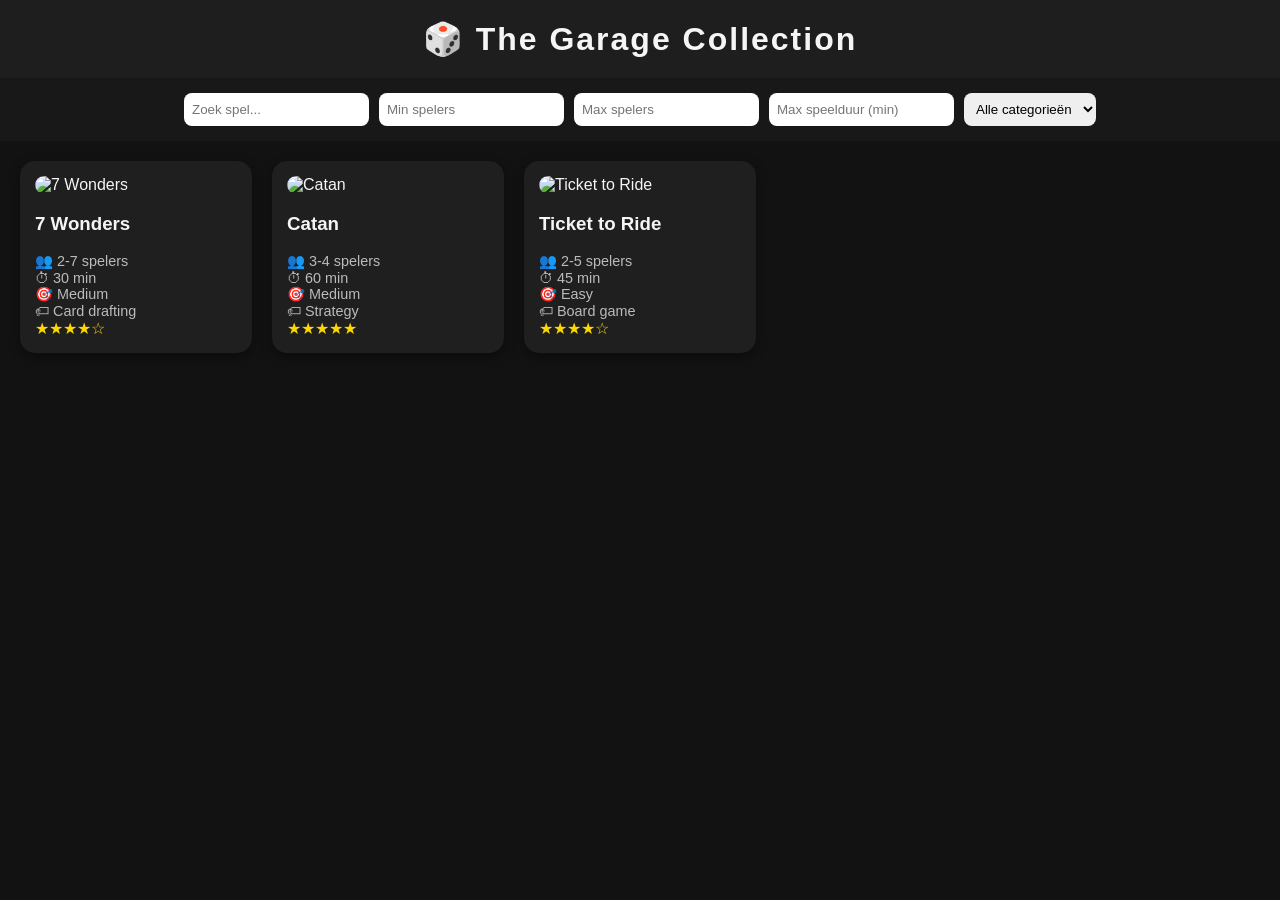
==== index.html @ f317efb7 "Add files via upload" ====
<!DOCTYPE html>
<html lang="nl">
<head>
<meta charset="UTF-8">
<meta name="viewport" content="width=device-width, initial-scale=1.0">
<title>The Garage Collection</title>
<style>
body {
  margin: 0;
  font-family: 'Segoe UI', sans-serif;
  background-color: #121212;
  color: #f5f5f5;
}
header {
  text-align: center;
  padding: 20px;
  background: #1e1e1e;
  font-size: 2rem;
  font-weight: bold;
  letter-spacing: 2px;
}
.controls {
  display: flex;
  flex-wrap: wrap;
  gap: 10px;
  padding: 15px;
  justify-content: center;
  background: #181818;
}
.controls input, .controls select {
  padding: 8px;
  border-radius: 8px;
  border: none;
}
.grid {
  display: grid;
  grid-template-columns: repeat(auto-fill, minmax(220px, 1fr));
  gap: 20px;
  padding: 20px;
}
.card {
  background: #1f1f1f;
  border-radius: 15px;
  padding: 15px;
  box-shadow: 0 4px 12px rgba(0,0,0,0.4);
  transition: transform 0.2s;
}
.card:hover {
  transform: scale(1.03);
}
.card img {
  width: 100%;
  height: 200px;
  object-fit: cover;
  border-radius: 10px;
}
.stars {
  color: gold;
}
.small {
  font-size: 0.9rem;
  color: #bbb;
}
</style>
</head>
<body>

<header>🎲 The Garage Collection</header>

<div class="controls">
  <input type="text" id="search" placeholder="Zoek spel...">
  <input type="number" id="minPlayers" placeholder="Min spelers">
  <input type="number" id="maxPlayers" placeholder="Max spelers">
  <input type="number" id="maxDuration" placeholder="Max speelduur (min)">
  <select id="category">
    <option value="">Alle categorieën</option>
  </select>
</div>

<div class="grid" id="gameGrid"></div>

<script>
let games = [];

const grid = document.getElementById("gameGrid");
const categorySelect = document.getElementById("category");

async function loadGames() {
  const response = await fetch("games.json");
  games = await response.json();
  renderCategories();
  renderGames(games);
}

function renderCategories() {
  const categories = [...new Set(games.map(g => g.category))];
  categories.forEach(cat => {
    const option = document.createElement("option");
    option.value = cat;
    option.textContent = cat;
    categorySelect.appendChild(option);
  });
}

function renderGames(filteredGames) {
  grid.innerHTML = "";
  filteredGames.forEach(game => {
    const card = document.createElement("div");
    card.className = "card";
    card.innerHTML = `
      <img src="${game.image}" alt="${game.name}">
      <h3>${game.name}</h3>
      <div class="small">👥 ${game.playersMin}-${game.playersMax} spelers</div>
      <div class="small">⏱ ${game.duration} min</div>
      <div class="small">🎯 ${game.difficulty}</div>
      <div class="small">🏷 ${game.category}</div>
      <div class="stars">${"★".repeat(game.rating)}${"☆".repeat(5-game.rating)}</div>
    `;
    grid.appendChild(card);
  });
}

function filterGames() {
  const search = document.getElementById("search").value.toLowerCase();
  const minPlayers = parseInt(document.getElementById("minPlayers").value) || 0;
  const maxPlayers = parseInt(document.getElementById("maxPlayers").value) || 99;
  const maxDuration = parseInt(document.getElementById("maxDuration").value) || 999;
  const category = document.getElementById("category").value;

  const filtered = games.filter(game =>
    game.name.toLowerCase().includes(search) &&
    game.playersMax >= minPlayers &&
    game.playersMin <= maxPlayers &&
    game.duration <= maxDuration &&
    (category === "" || game.category === category)
  );

  renderGames(filtered);
}

document.querySelectorAll("input, select").forEach(el =>
  el.addEventListener("input", filterGames)
);

loadGames();
</script>

</body>
</html>
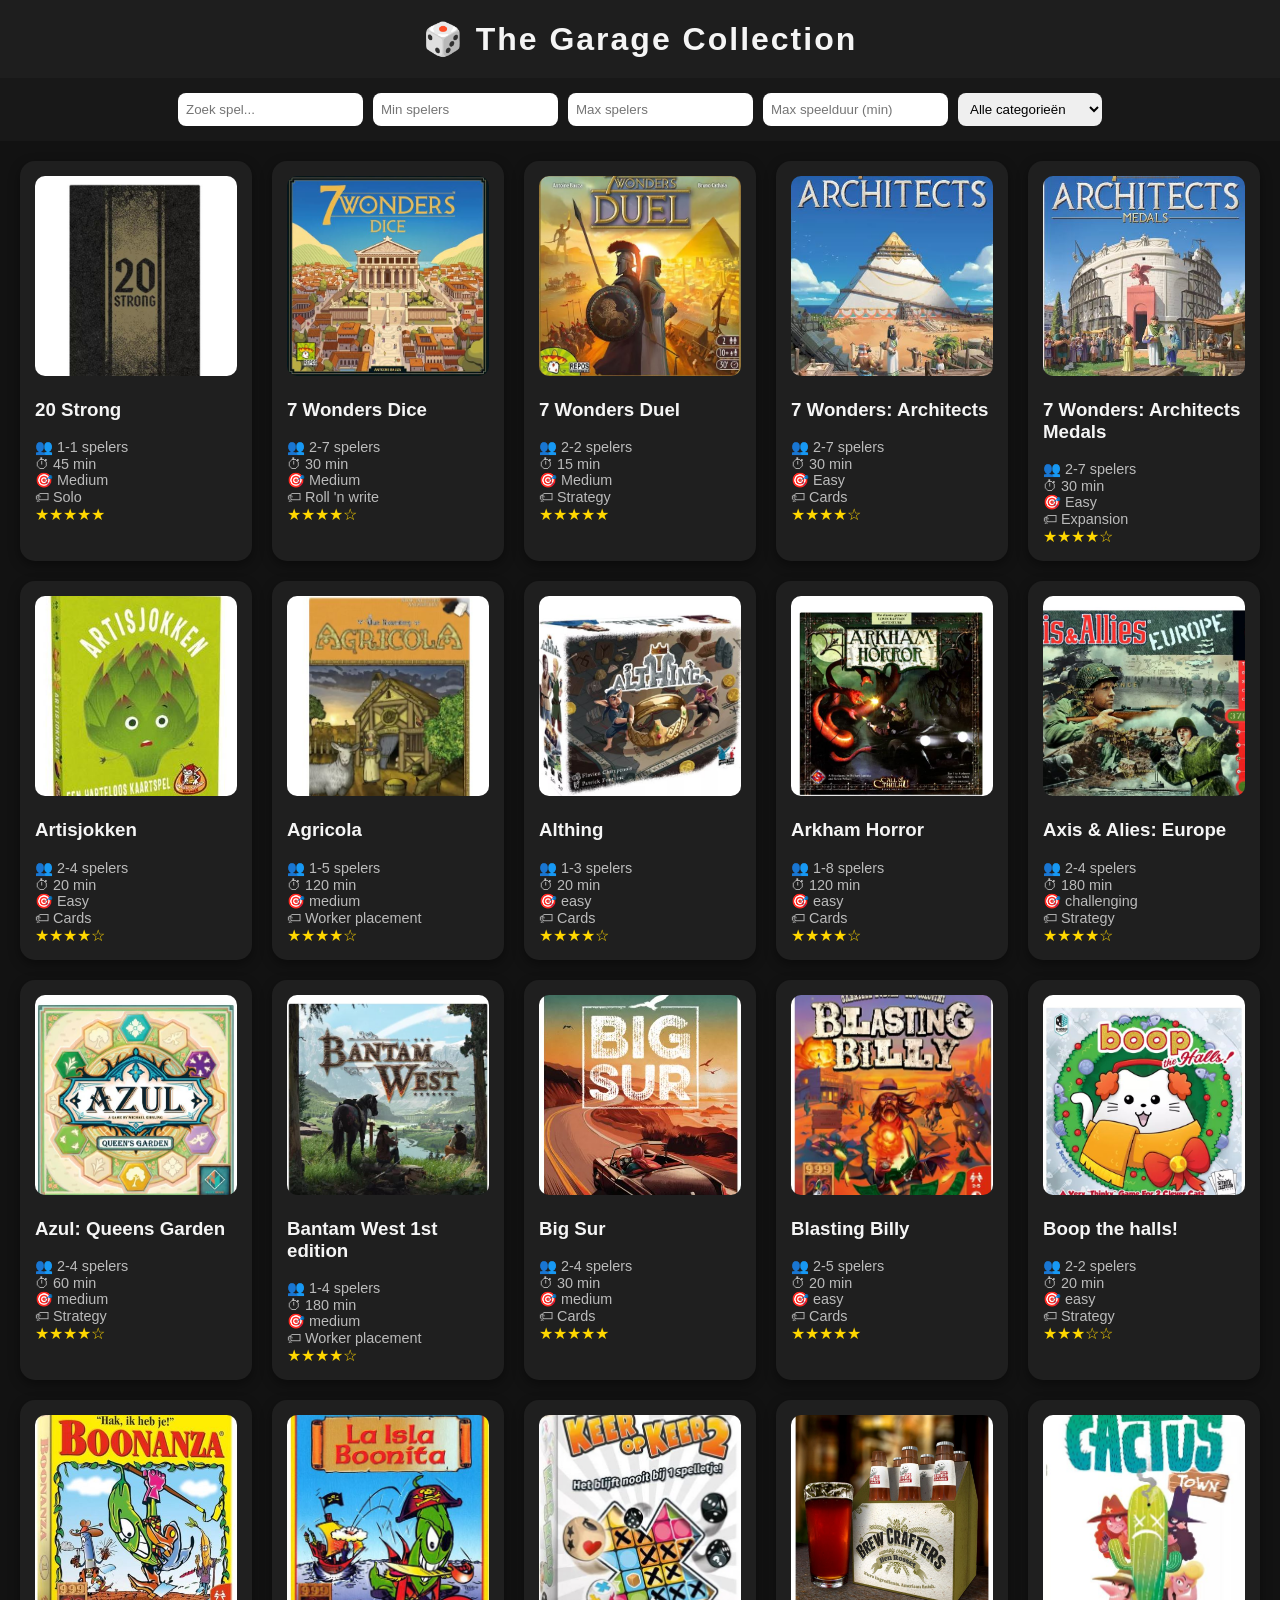
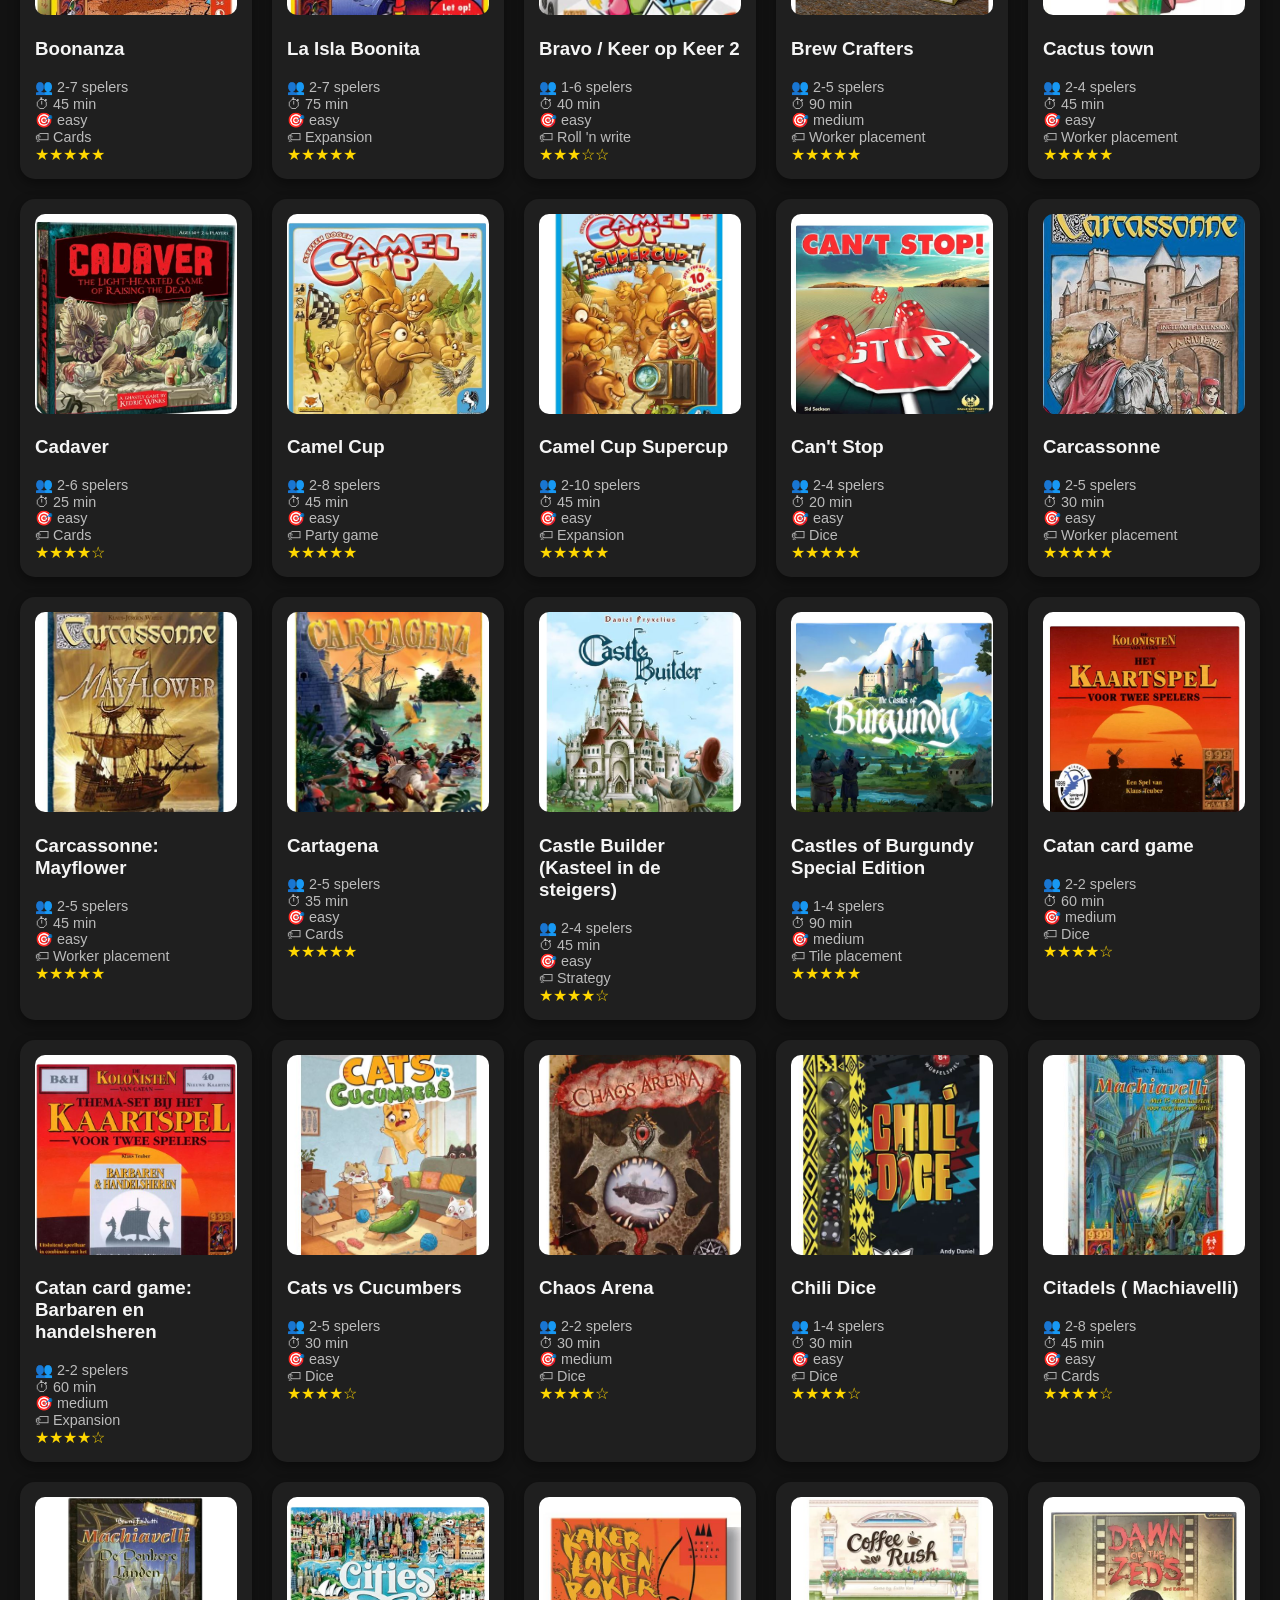
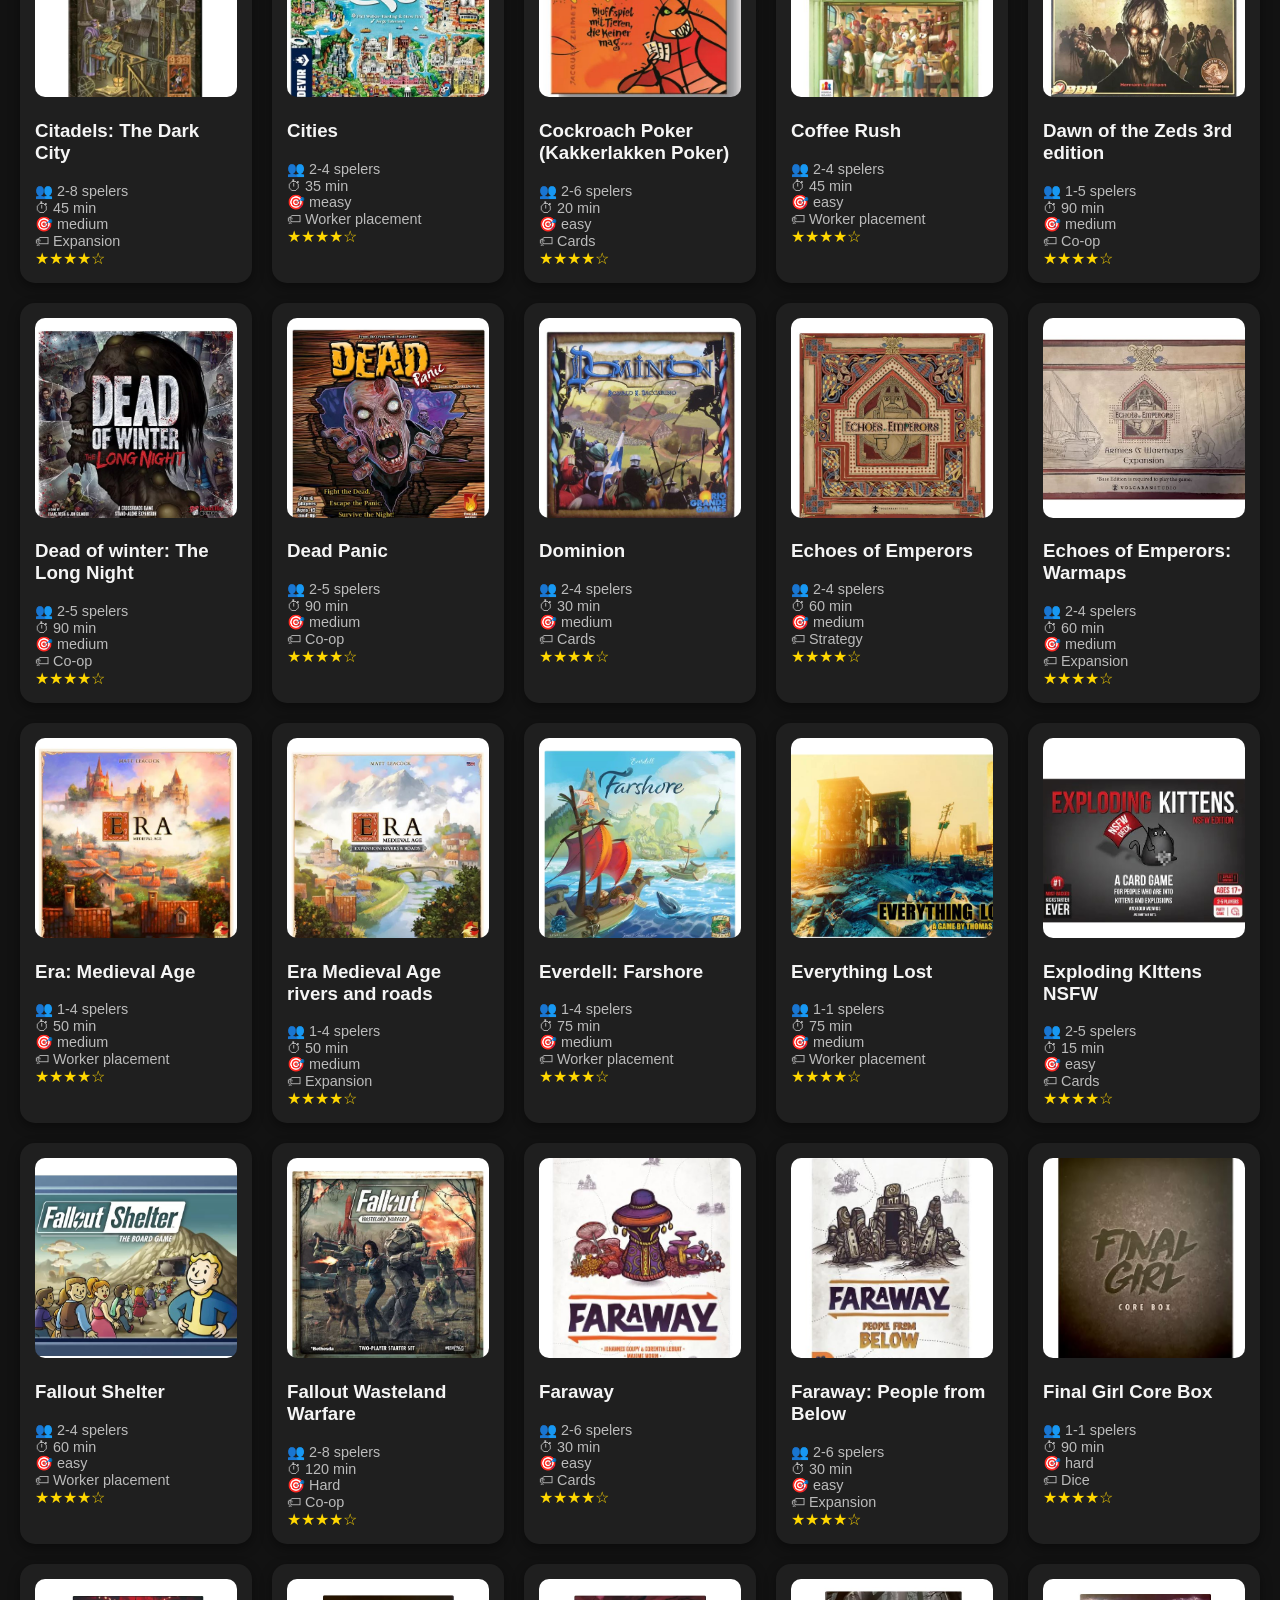
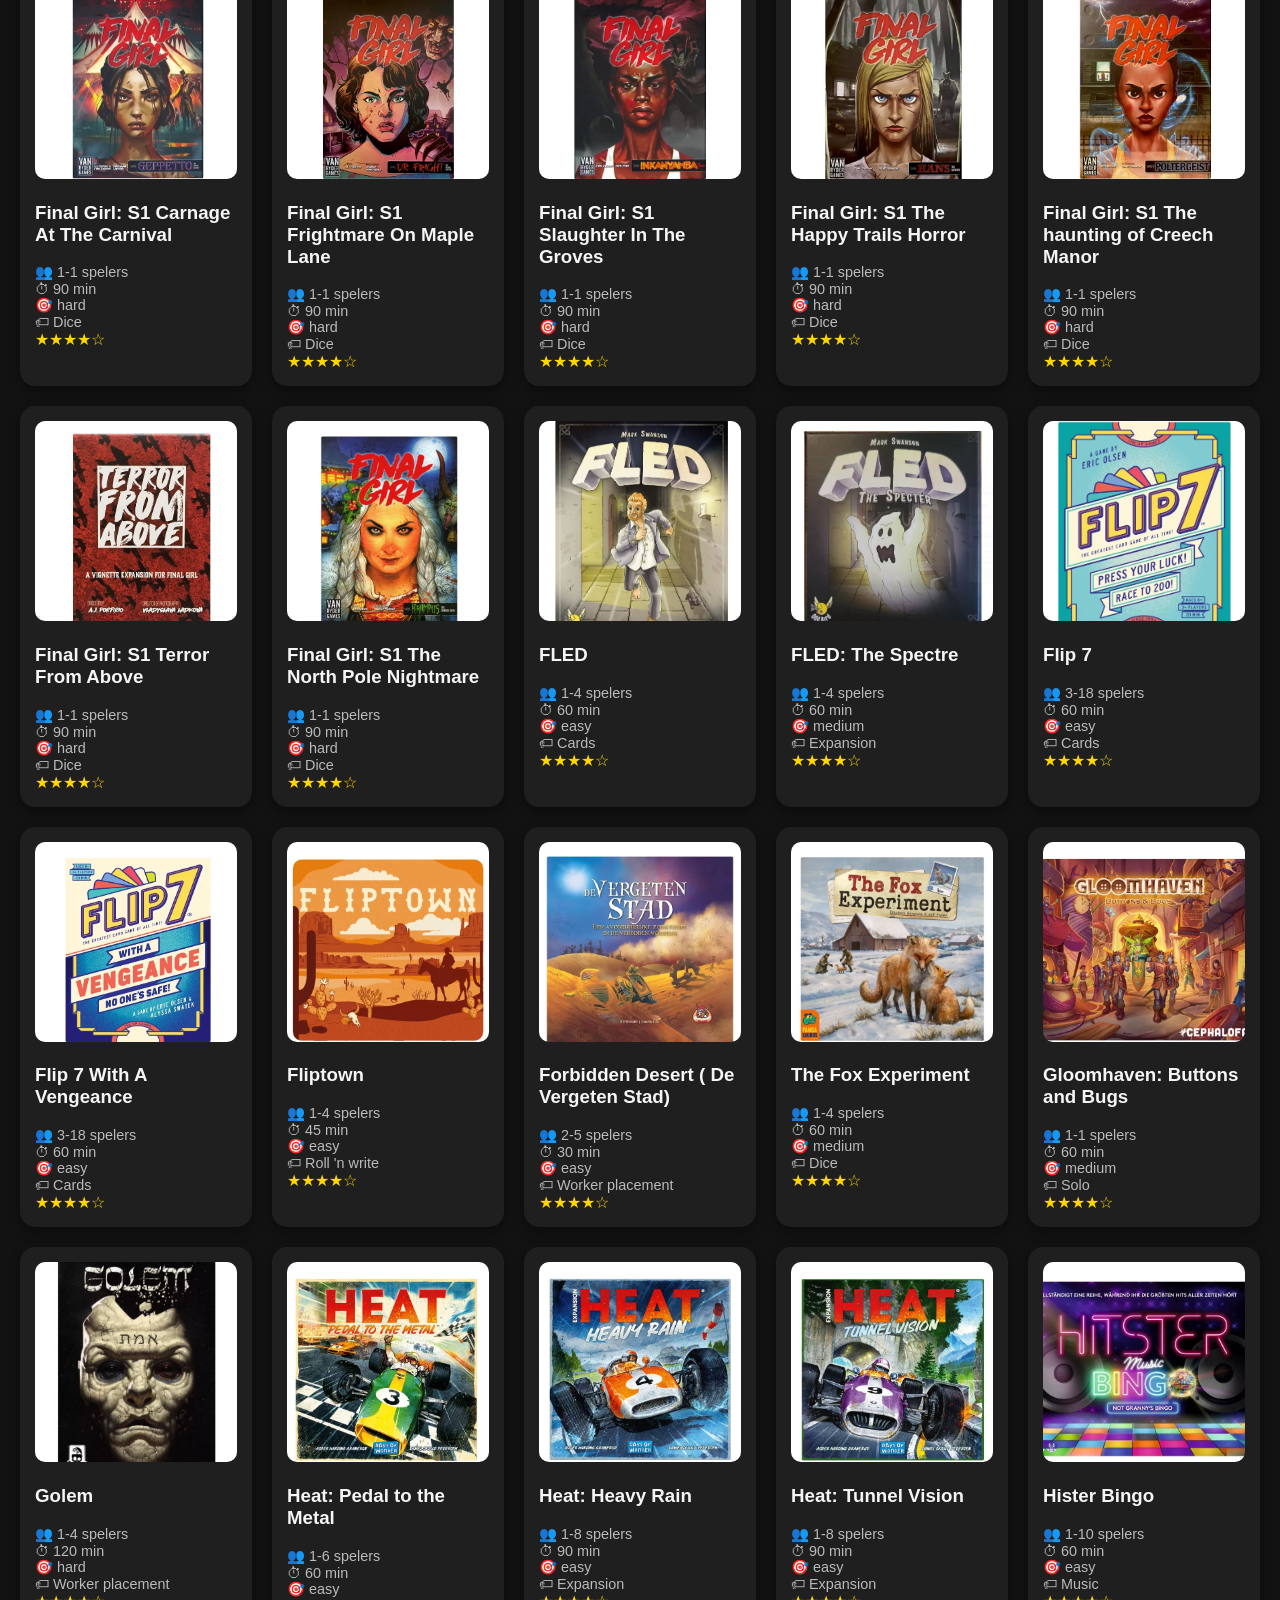
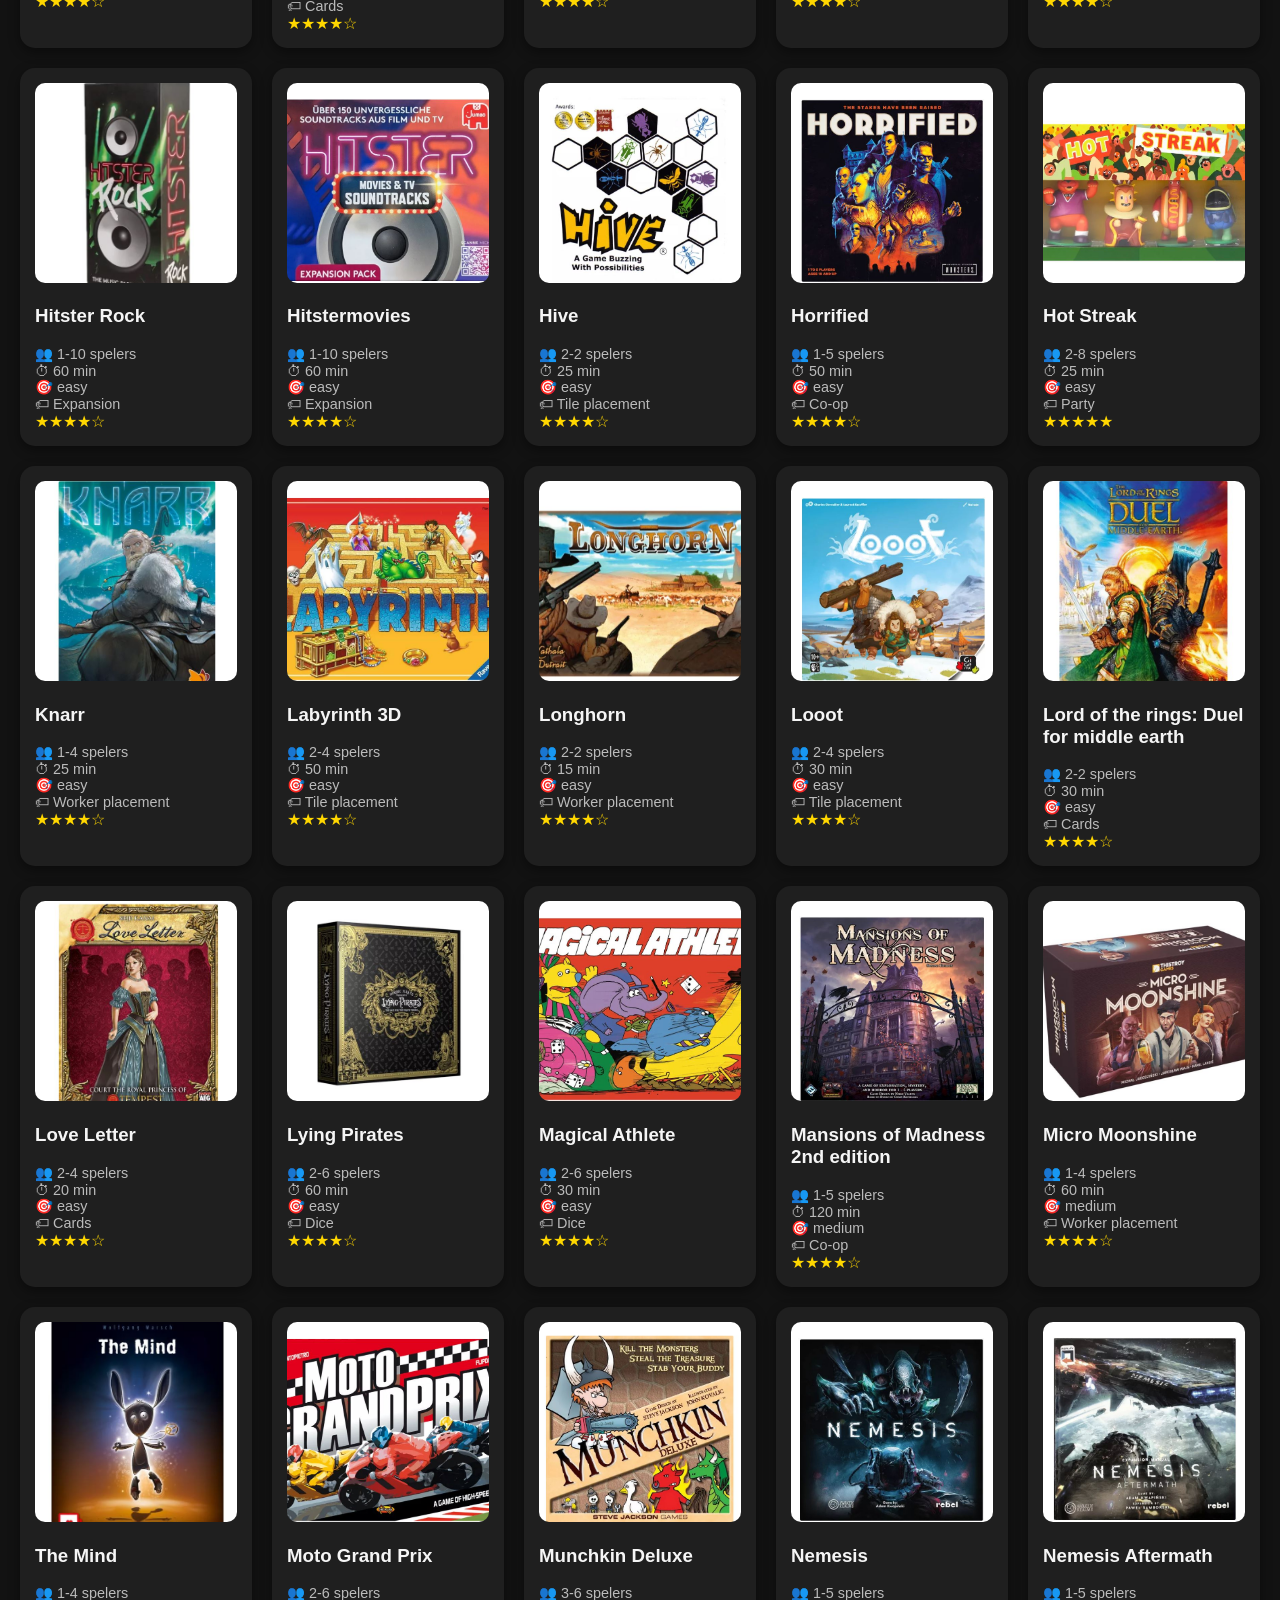
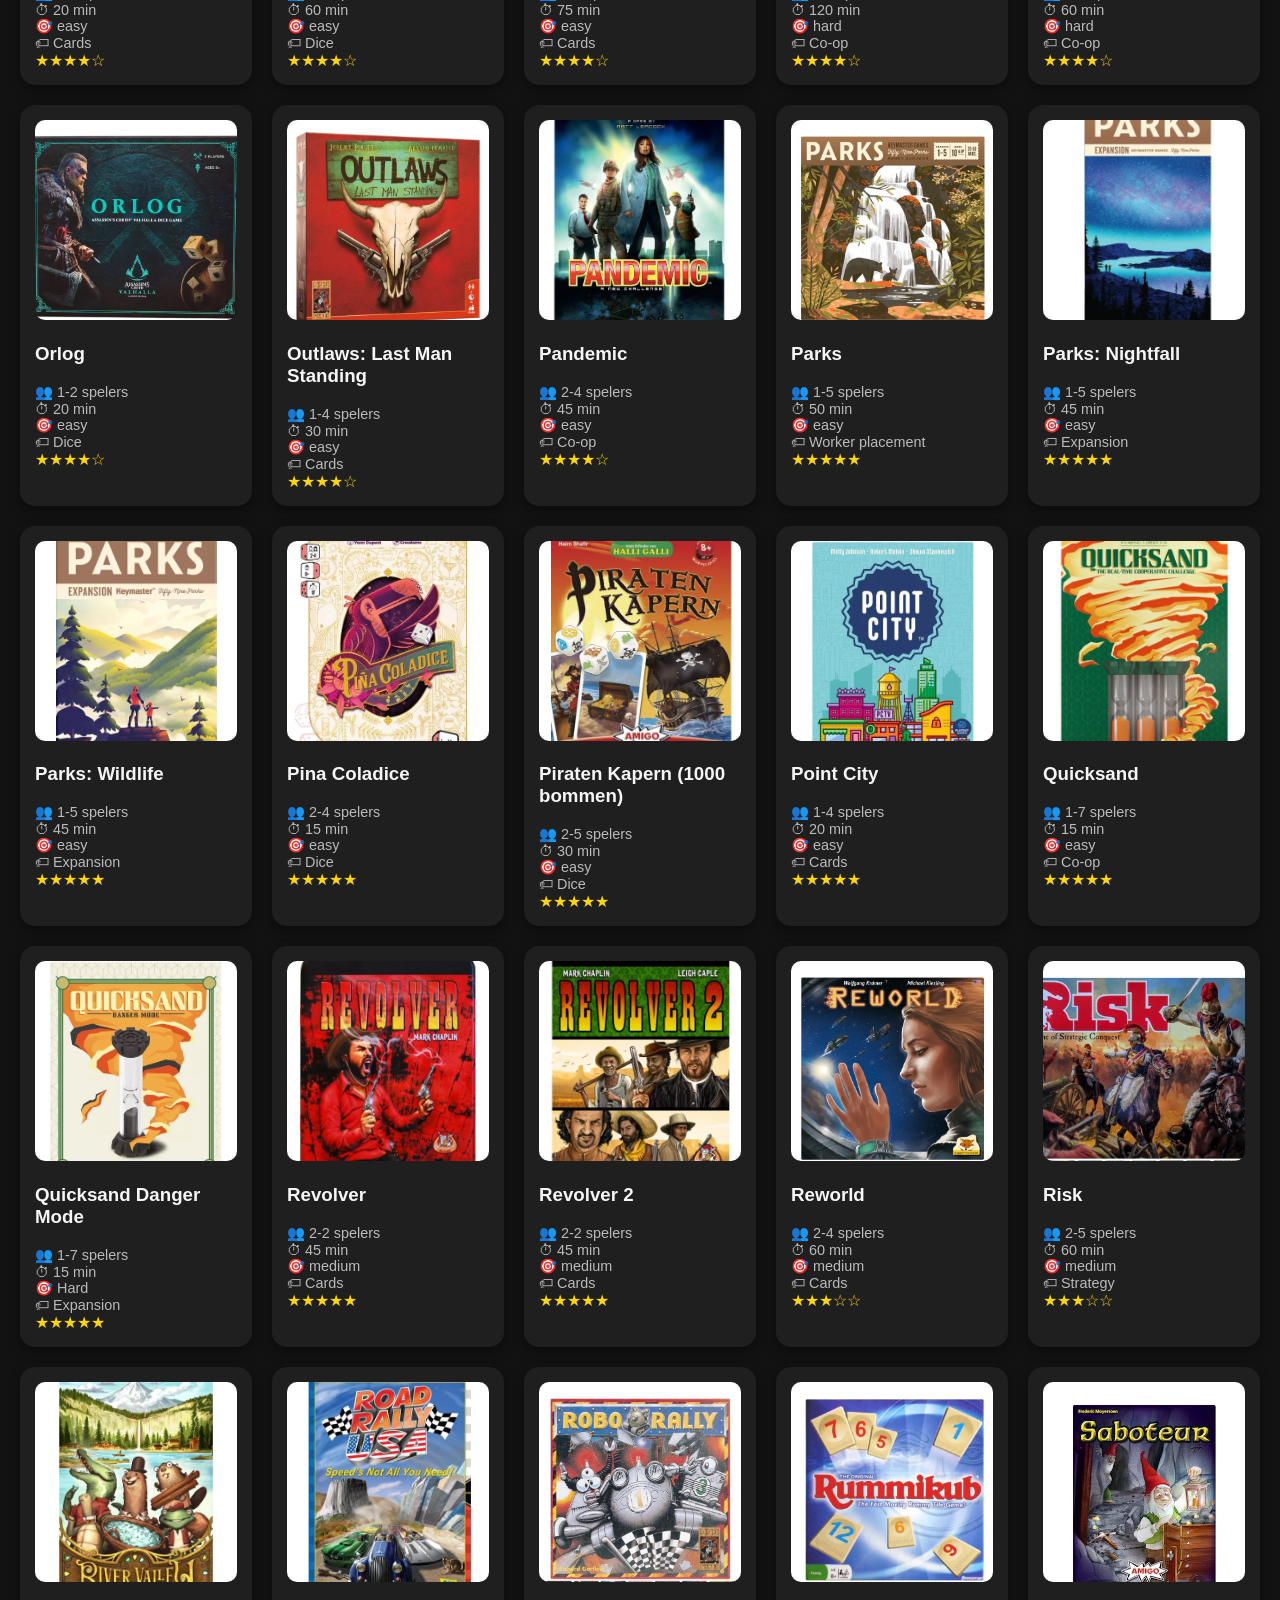
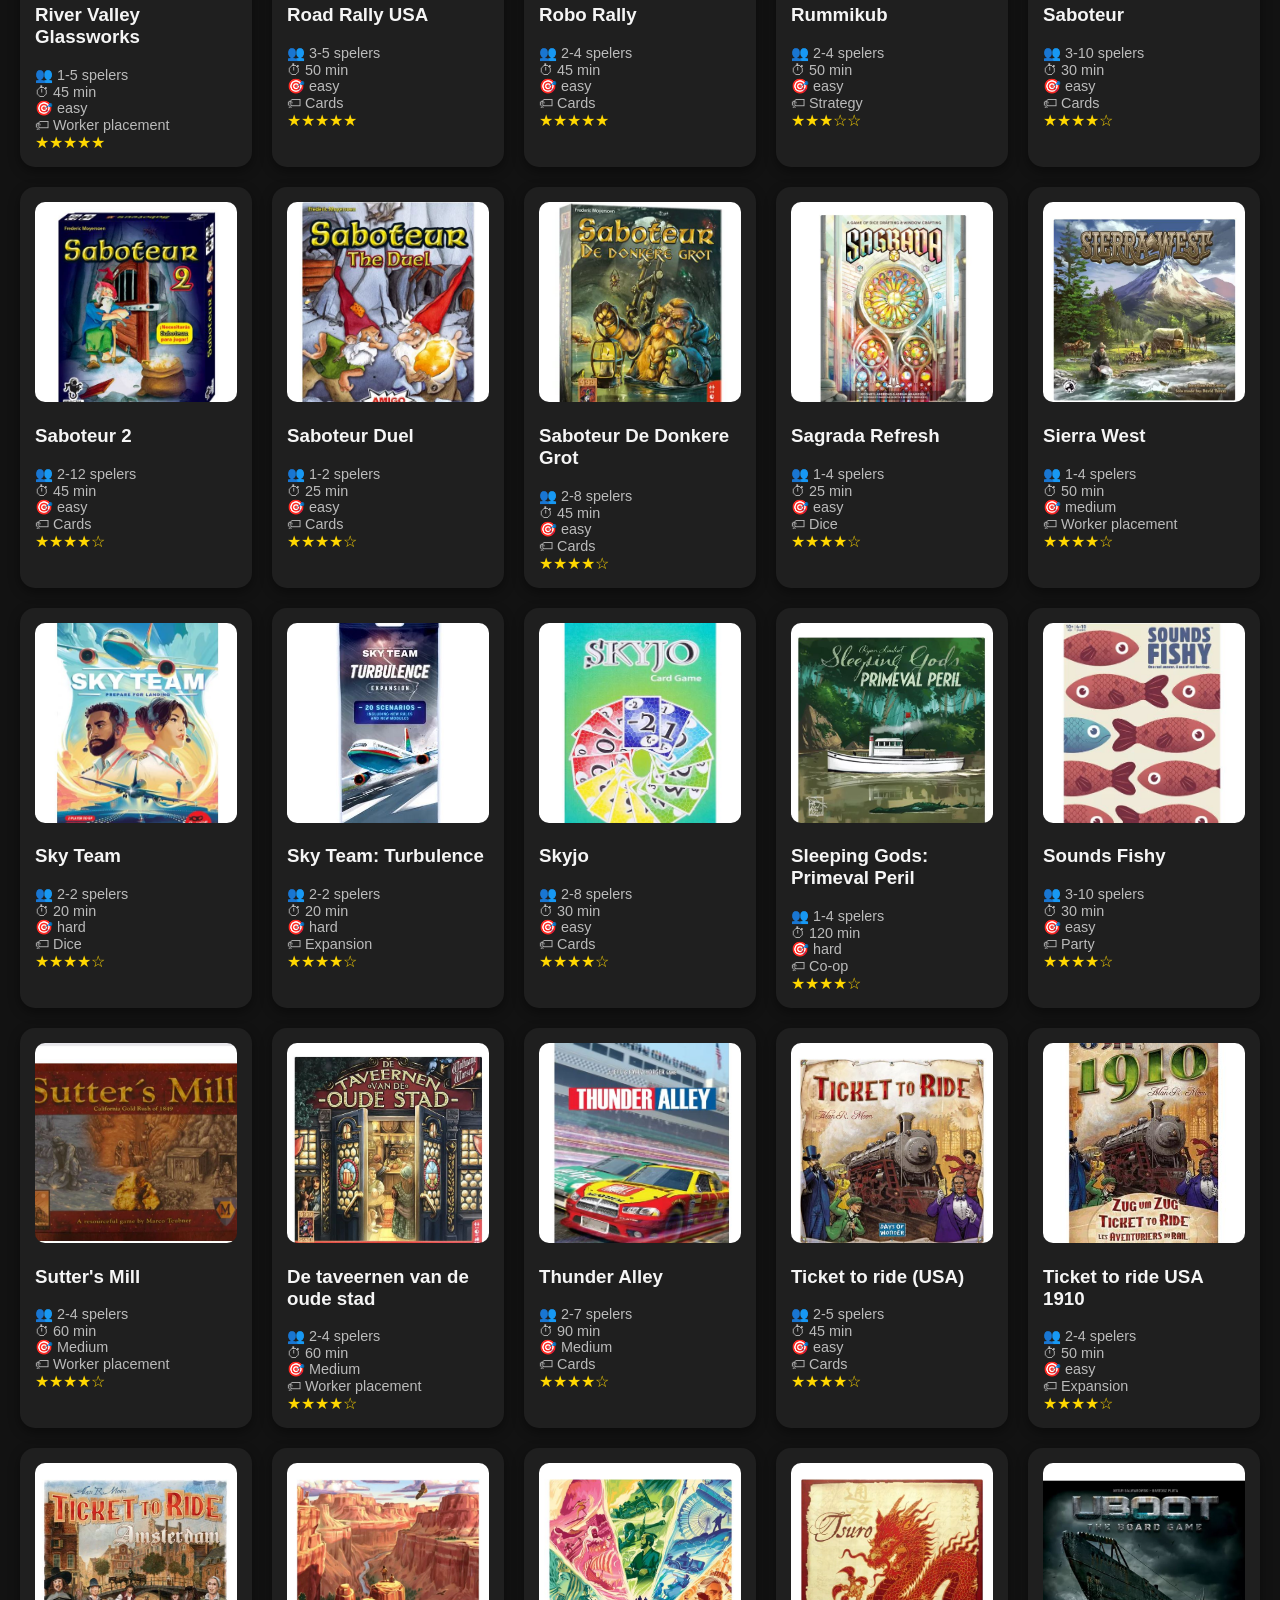
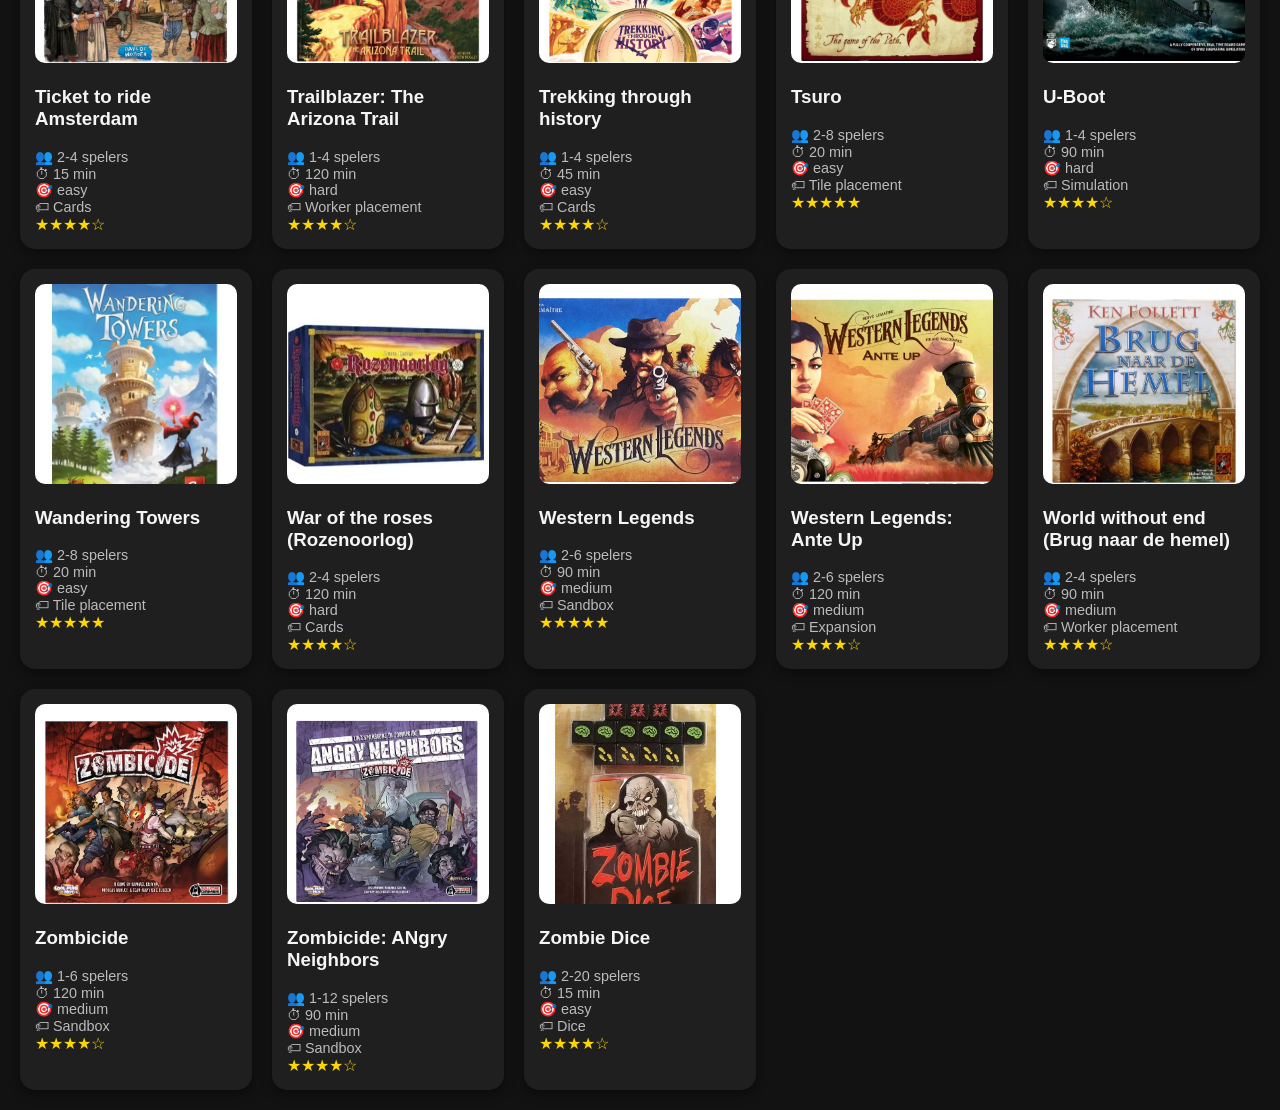
==== commit caf77b09: "Update index.html" ====
--- a/index.html
+++ b/index.html
@@ -108,7 +108,7 @@
     const card = document.createElement("div");
     card.className = "card";
     card.innerHTML = `
-      <img src="${game.image}" alt="${game.name}">
+      <img src="${game.image}" onclick="openGame('${game.name}')">
       <h3>${game.name}</h3>
       <div class="small">👥 ${game.playersMin}-${game.playersMax} spelers</div>
       <div class="small">⏱ ${game.duration} min</div>
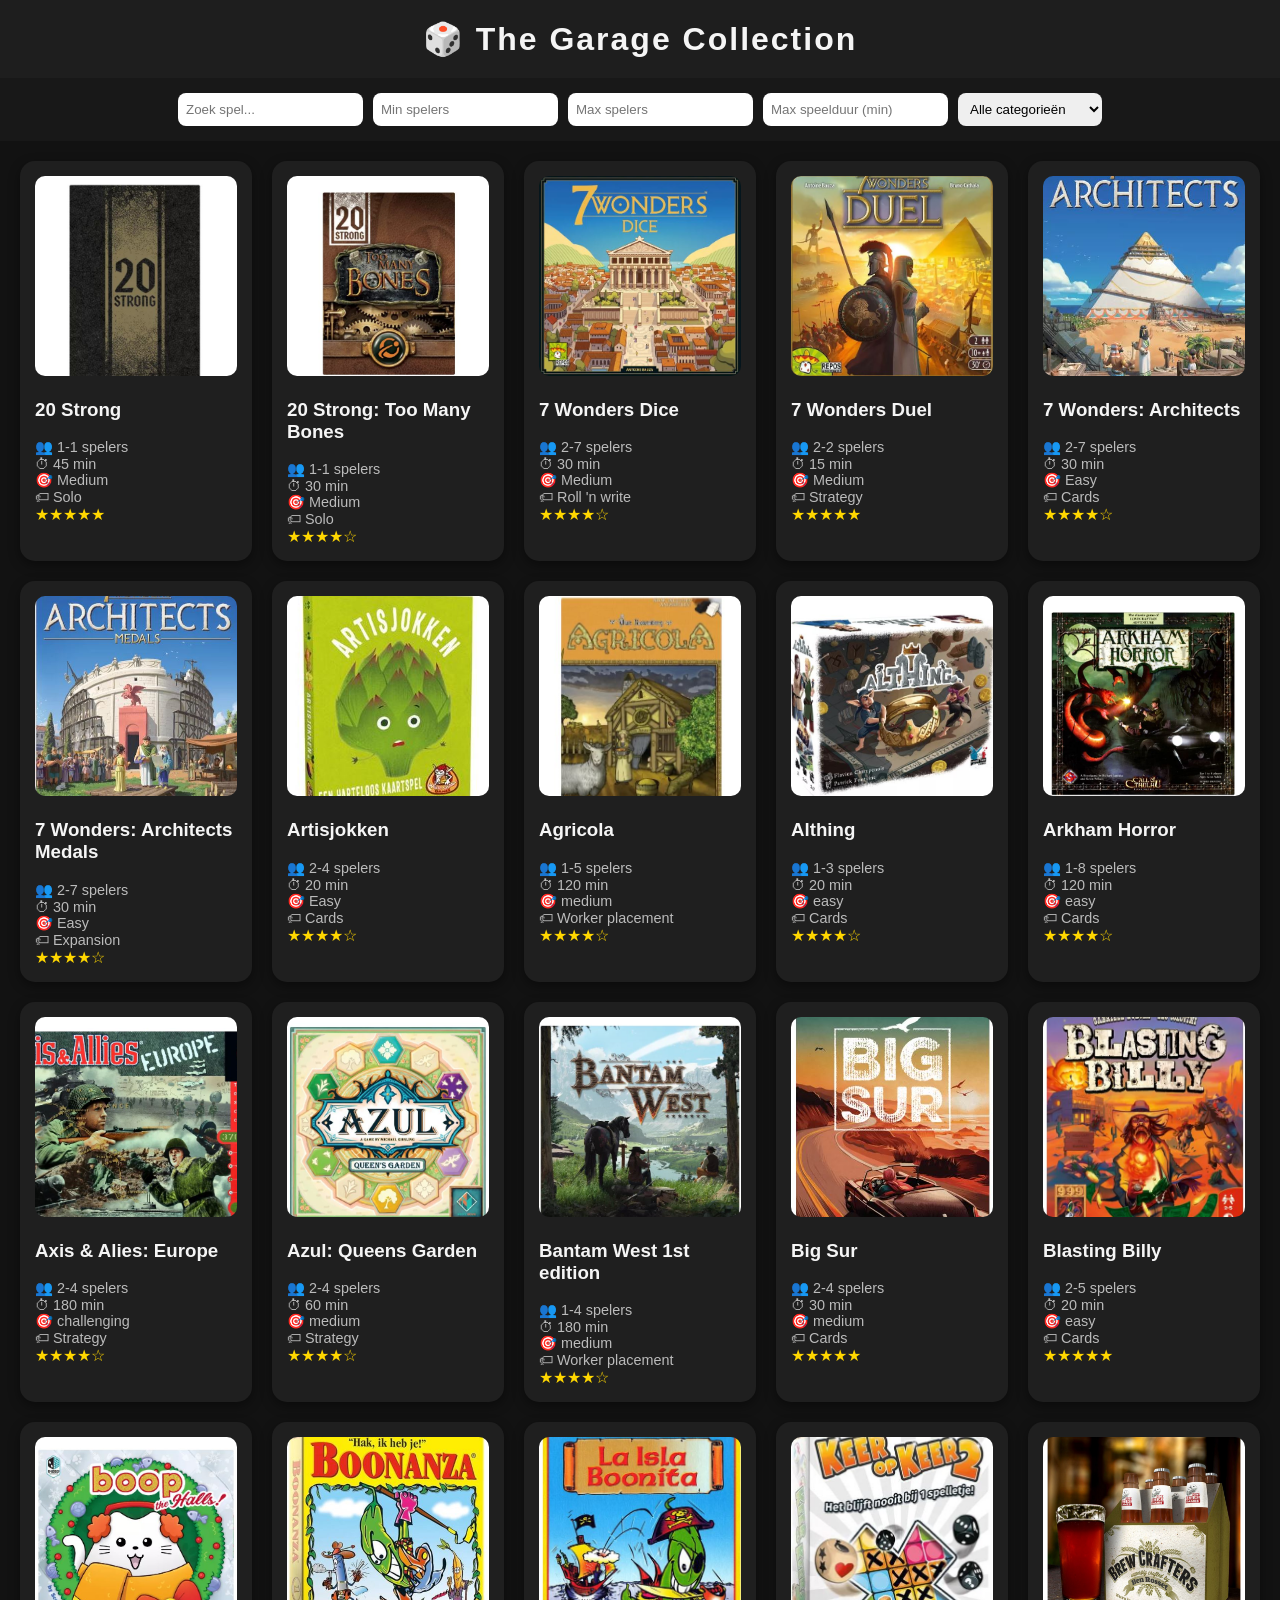
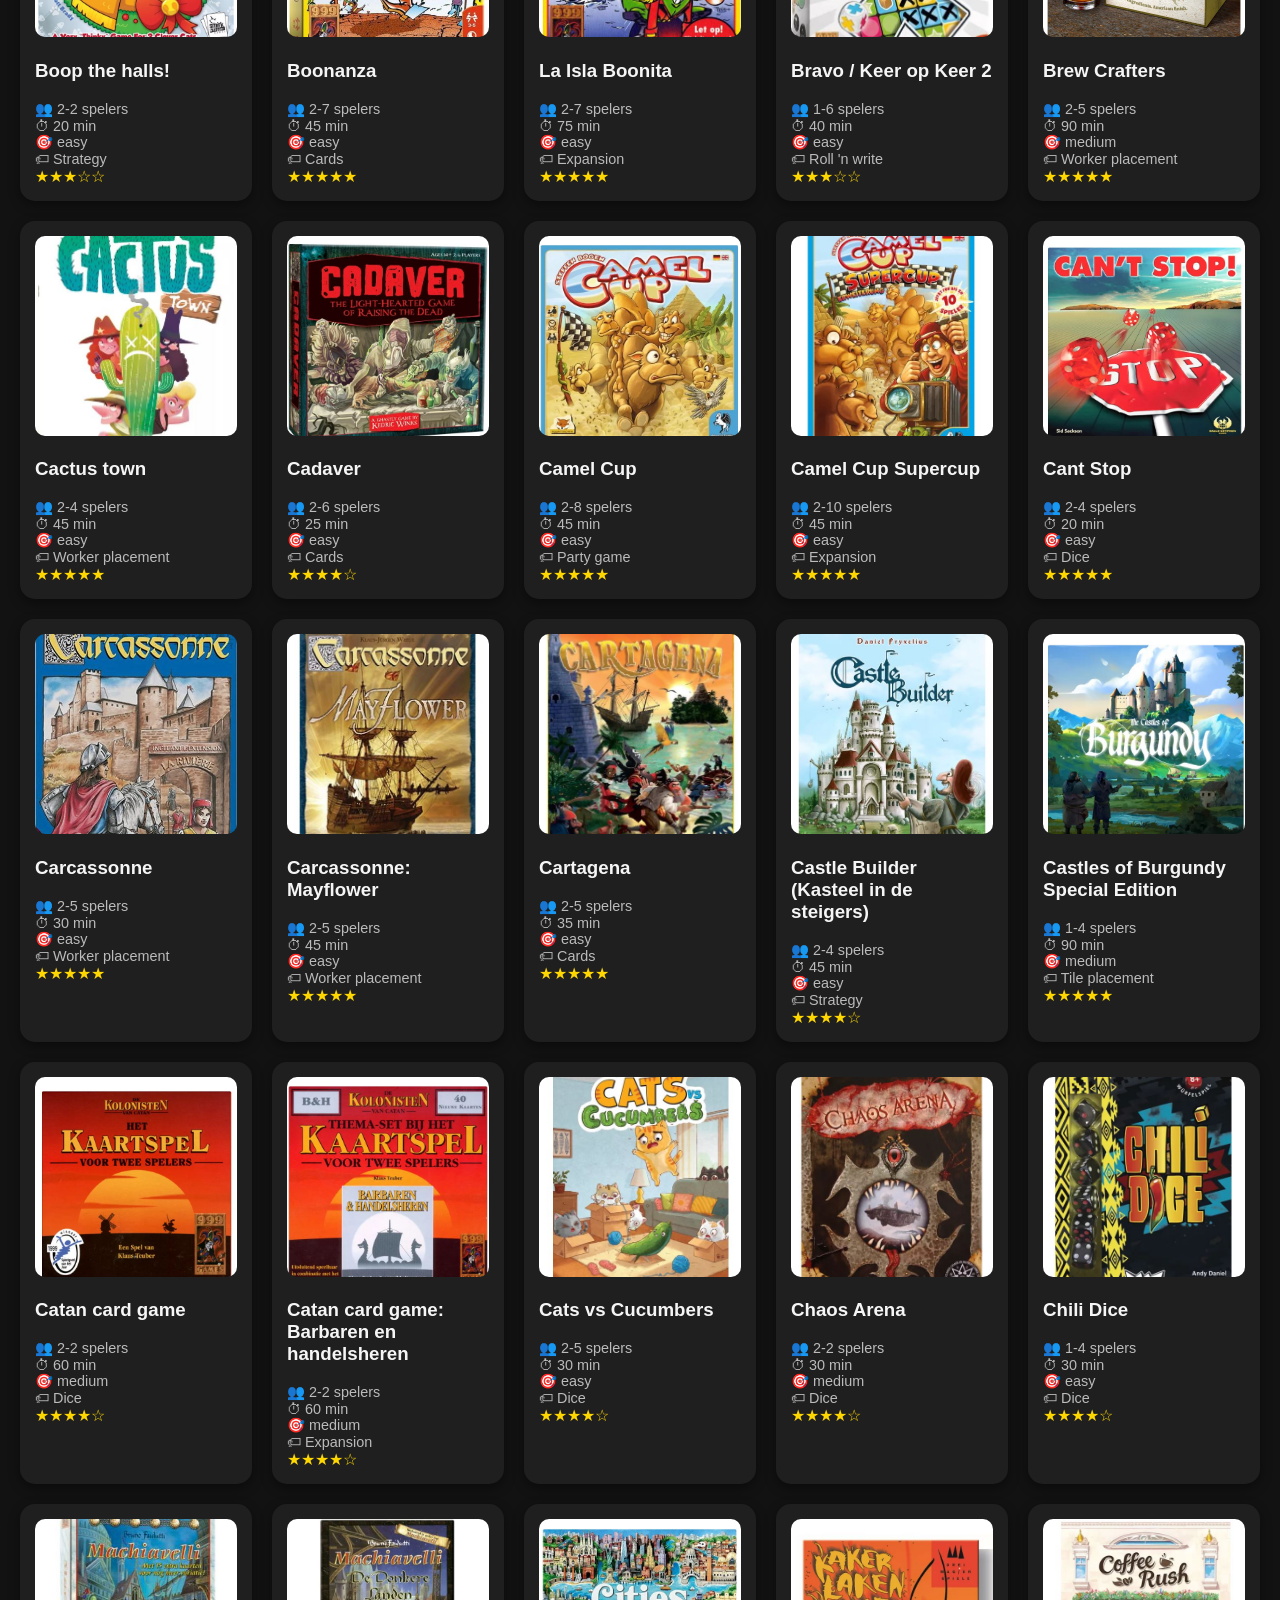
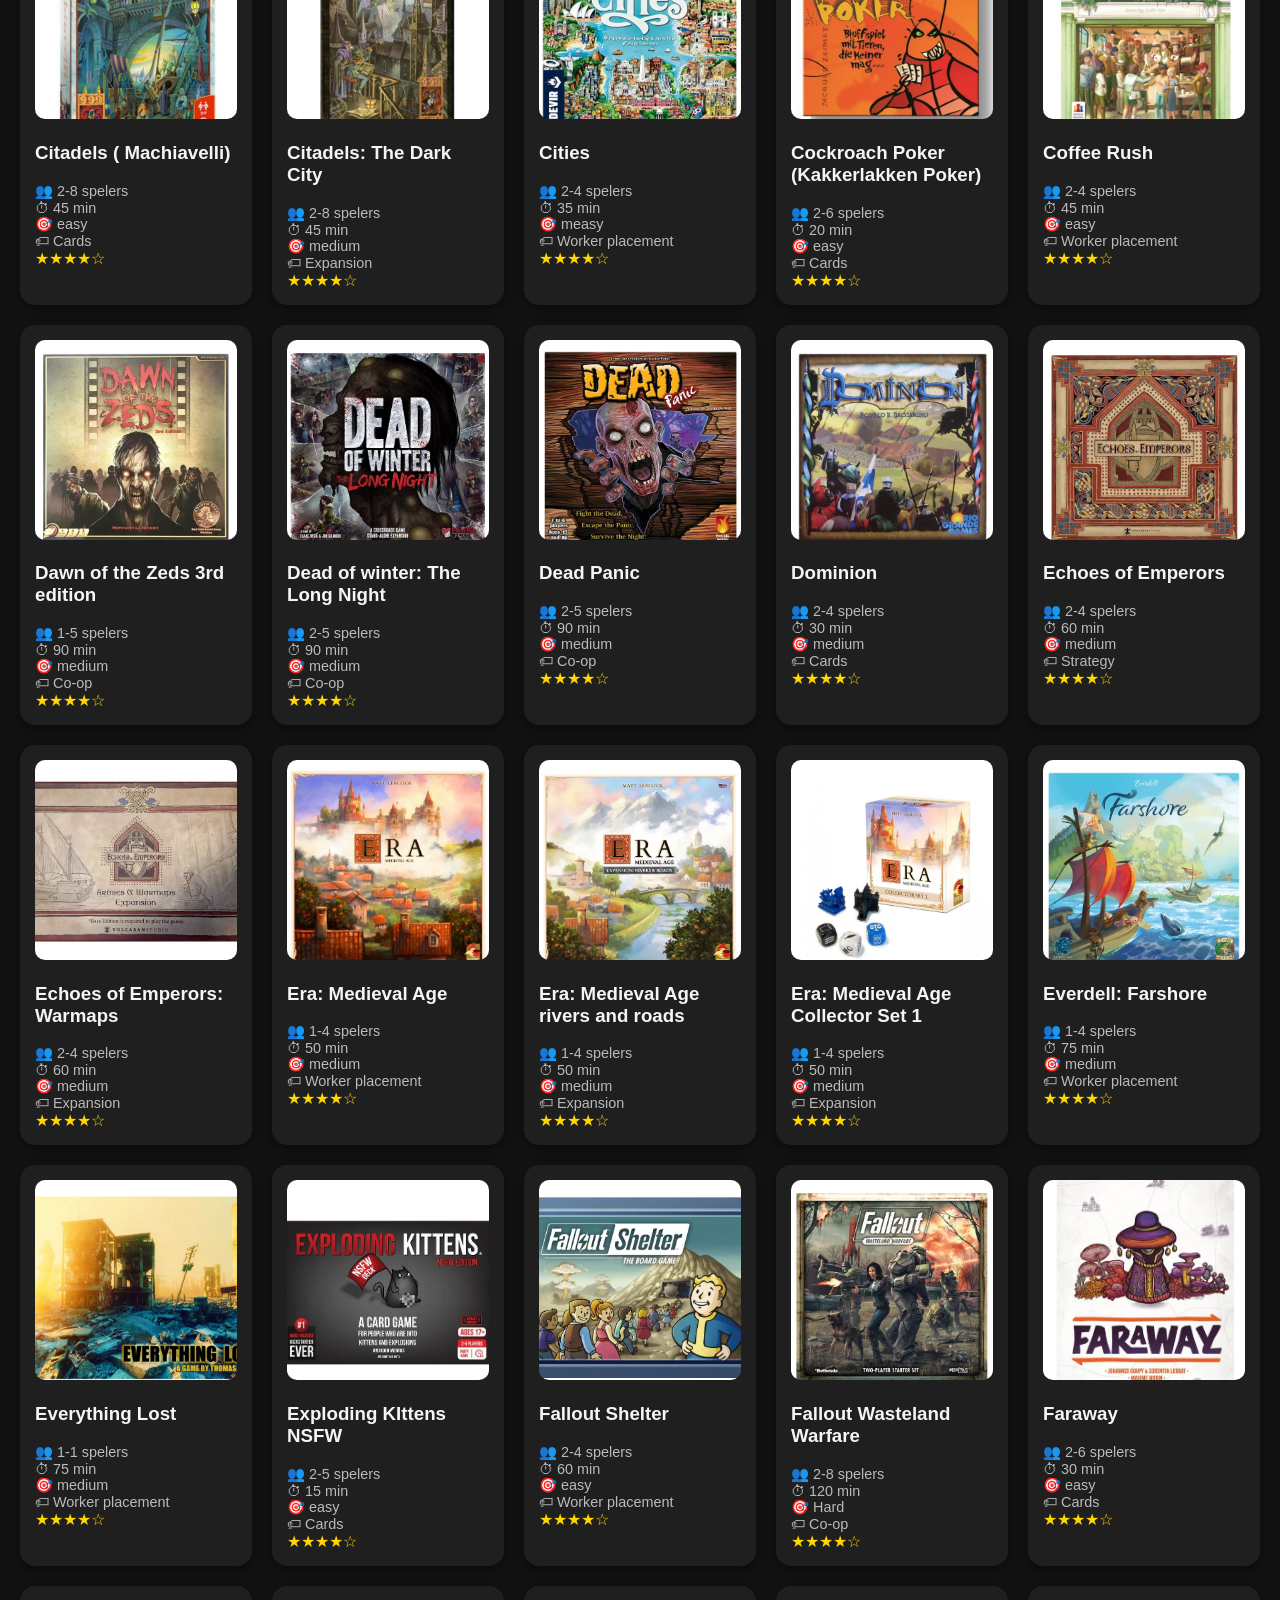
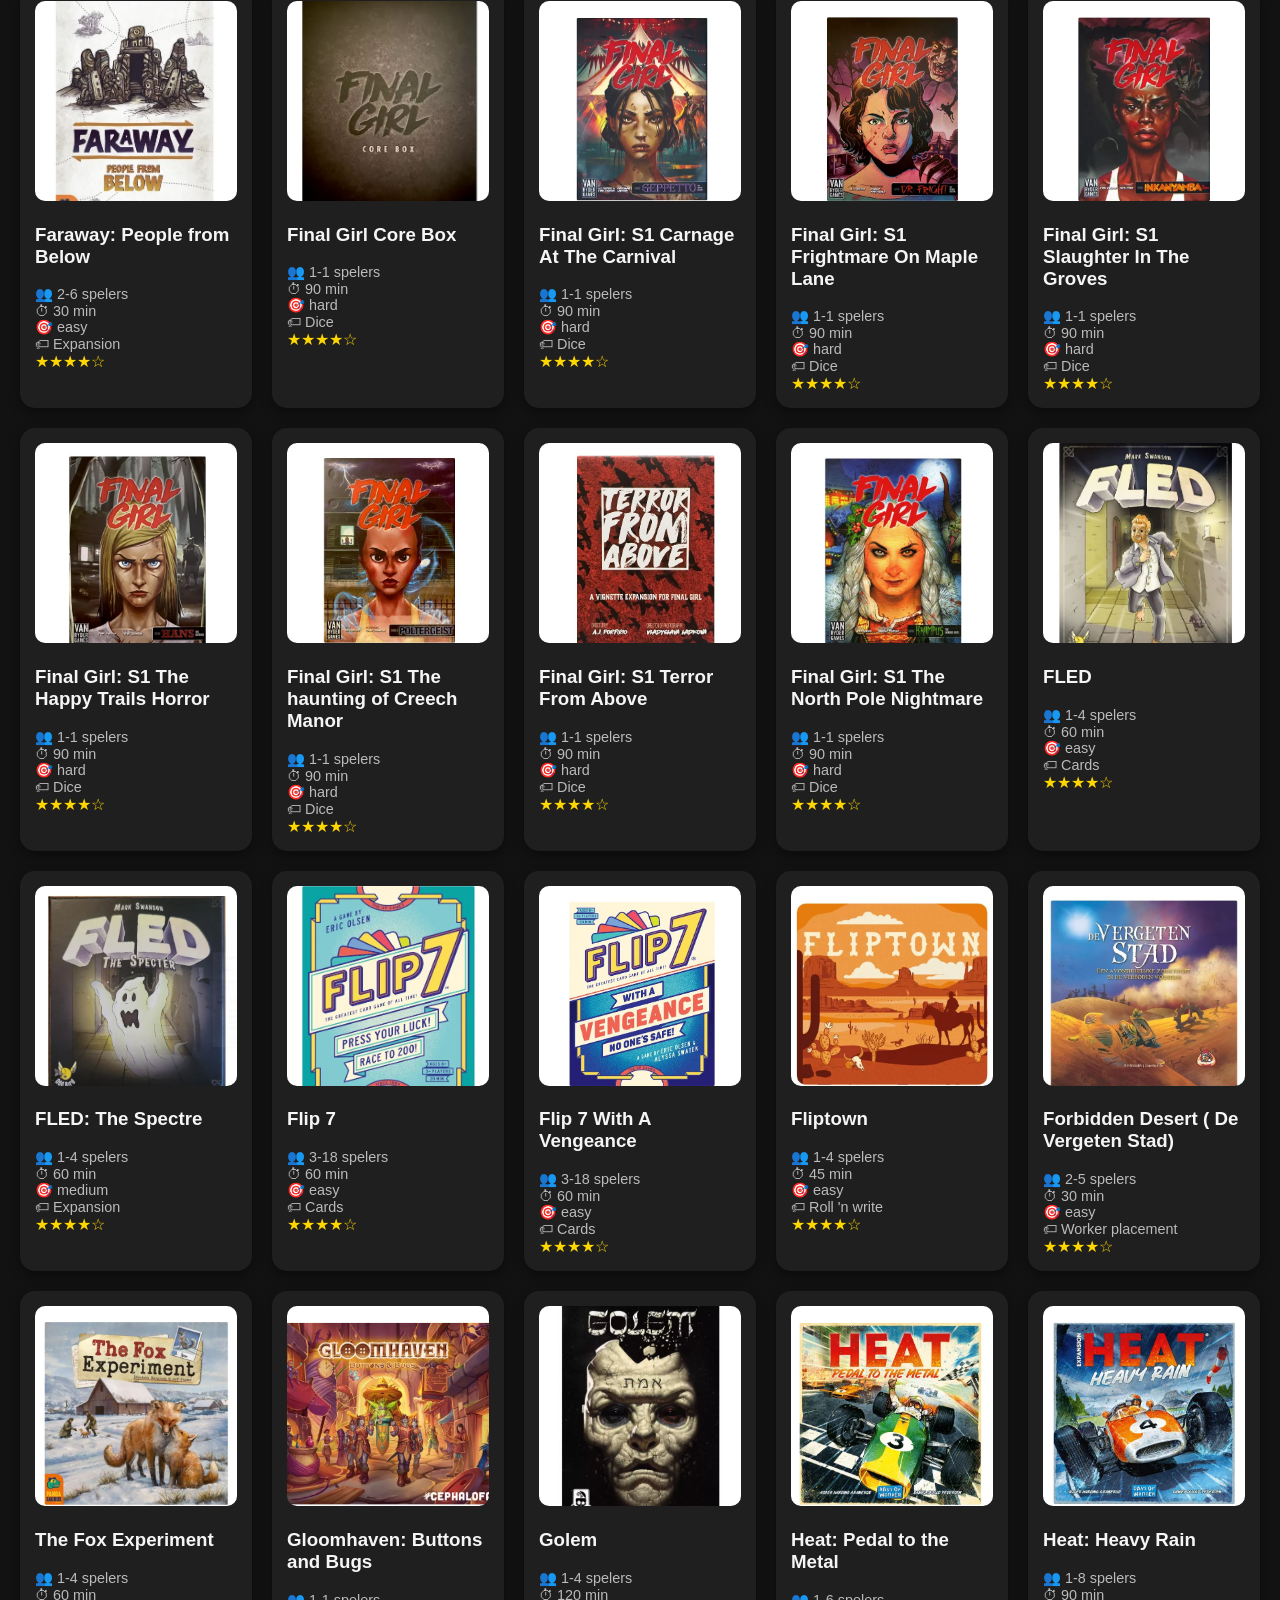
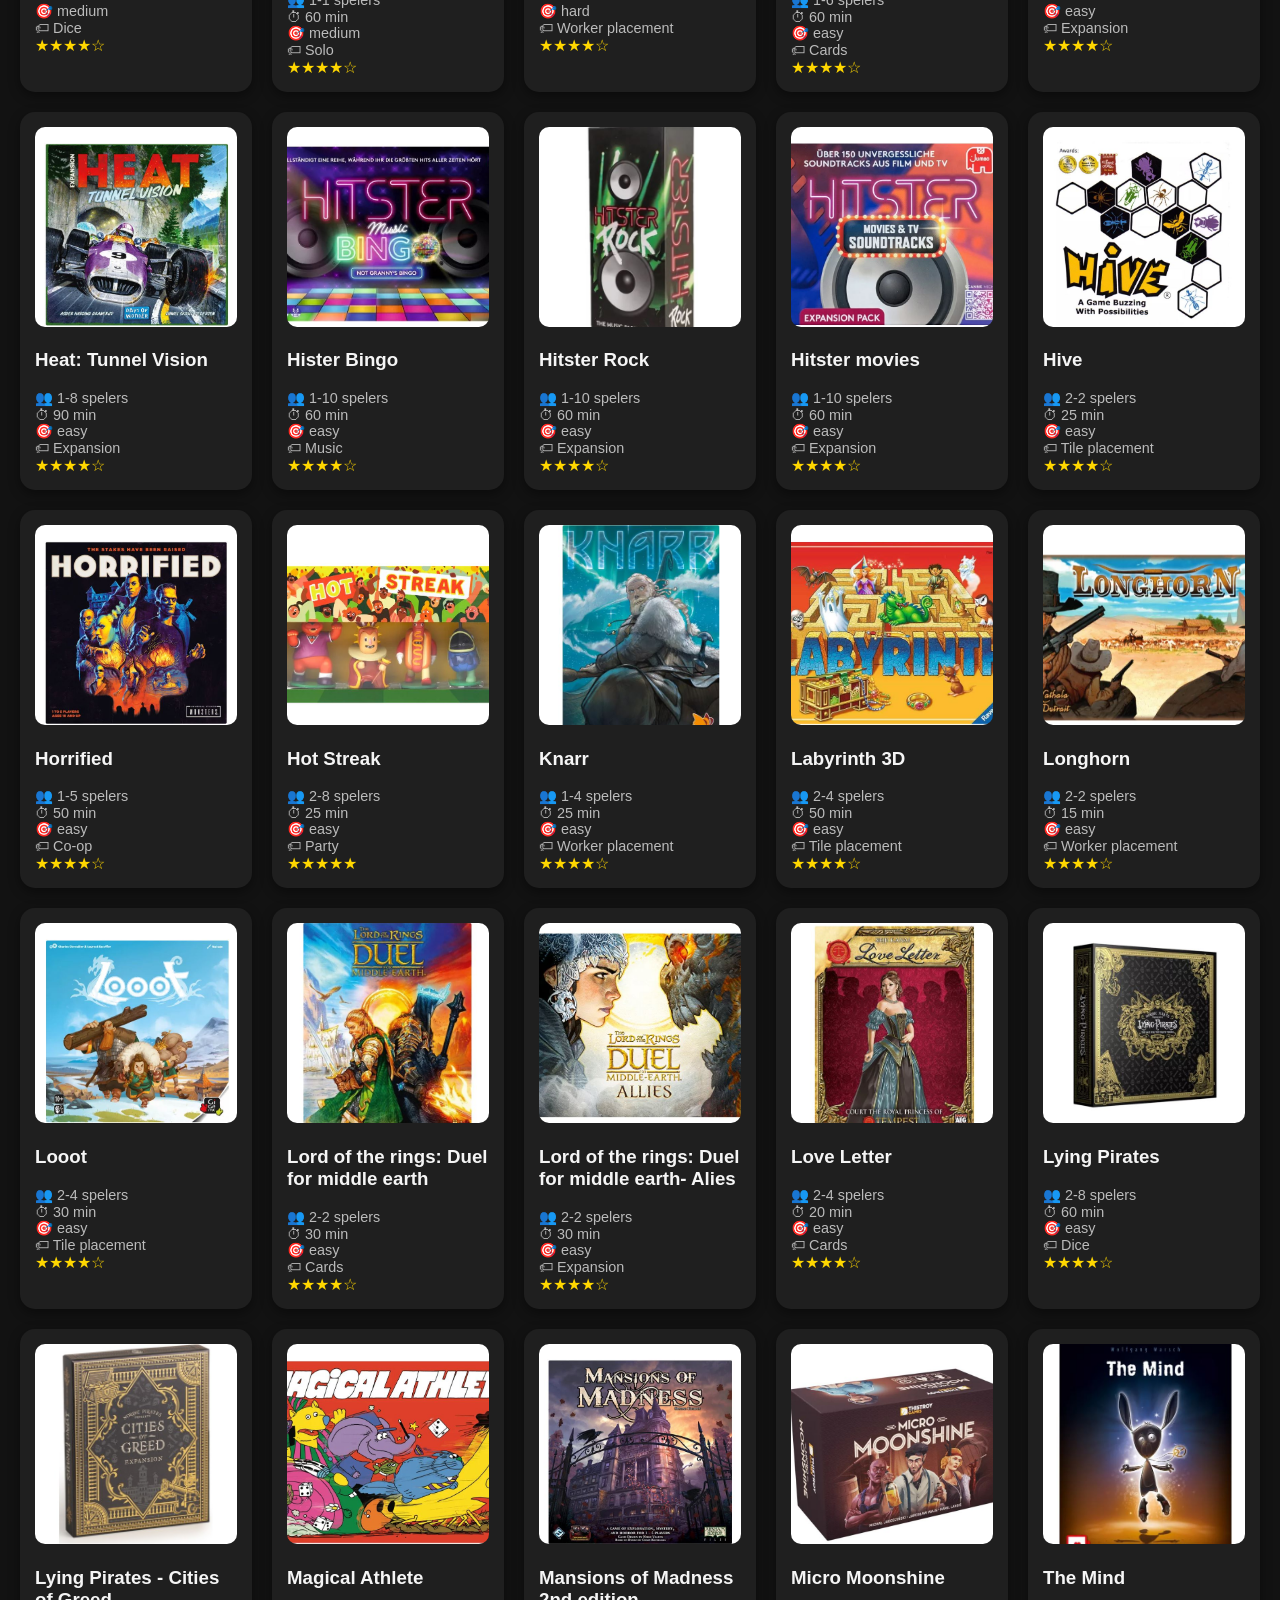
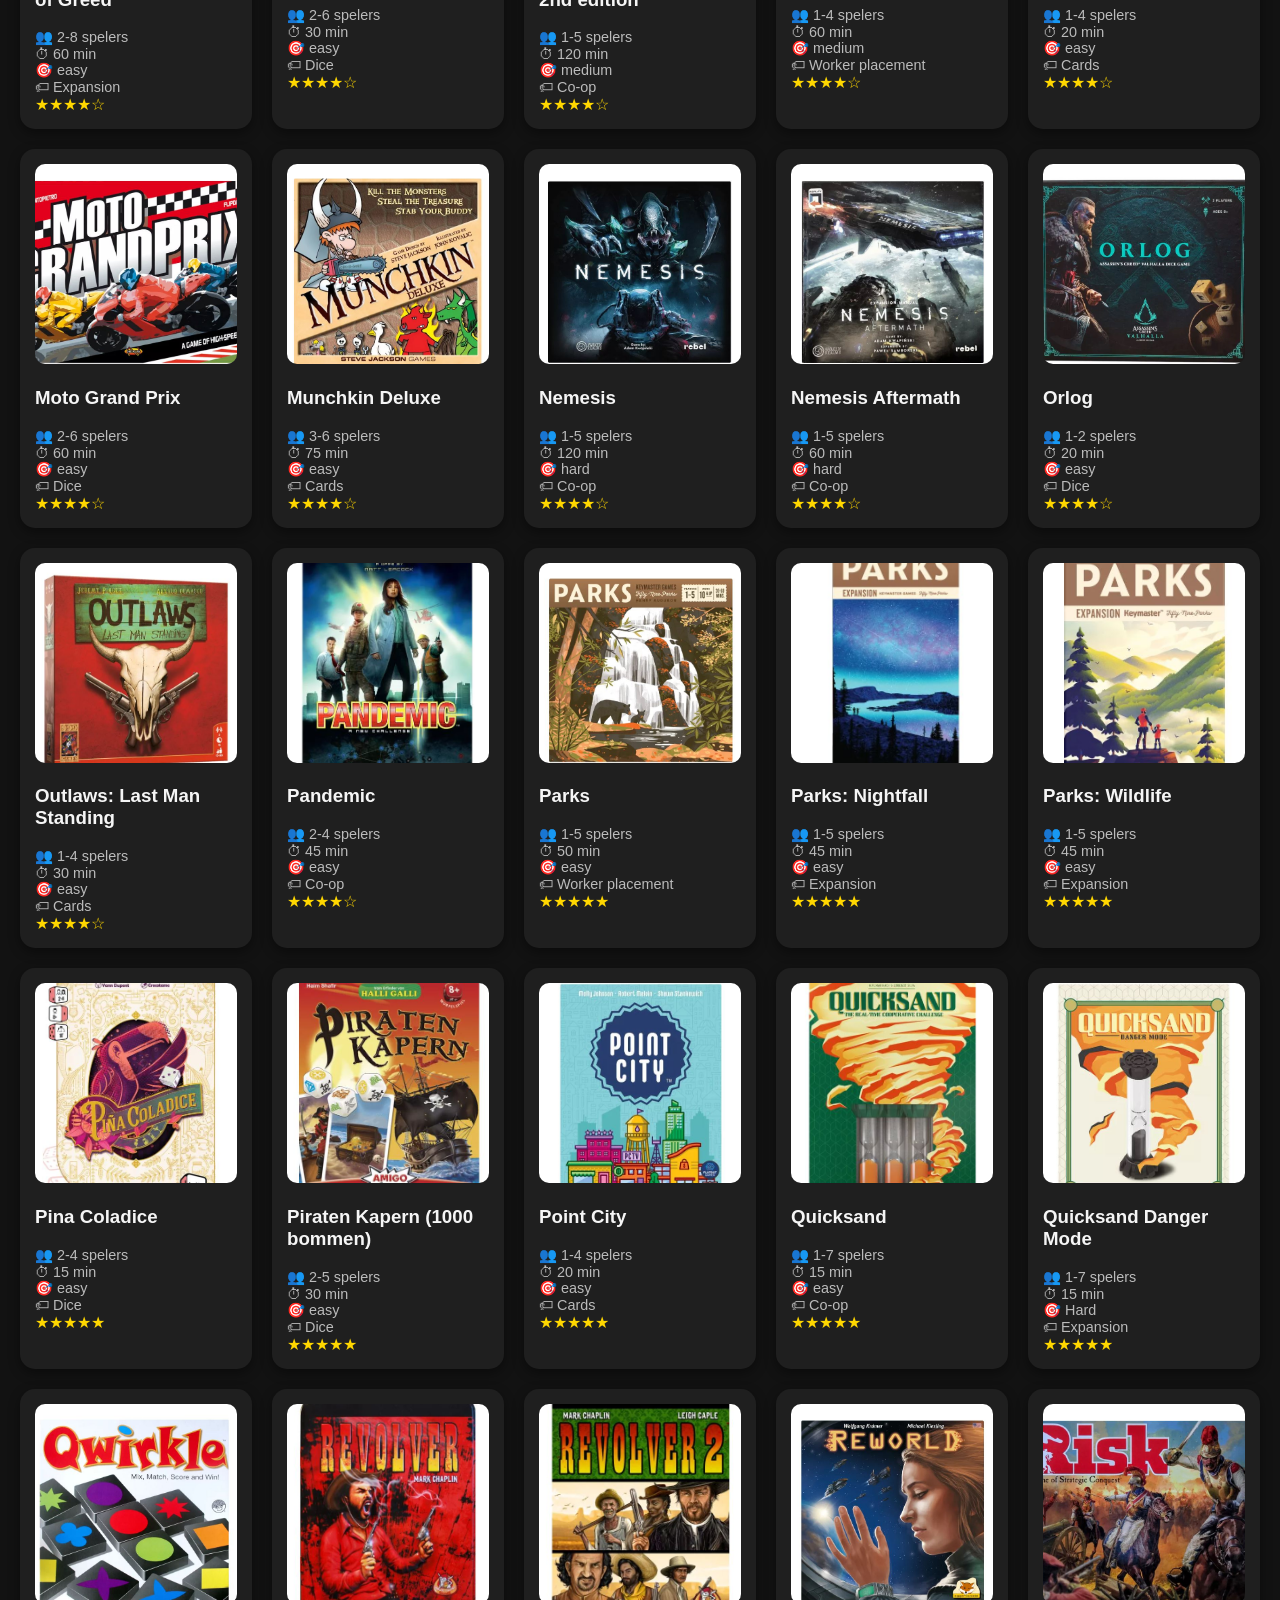
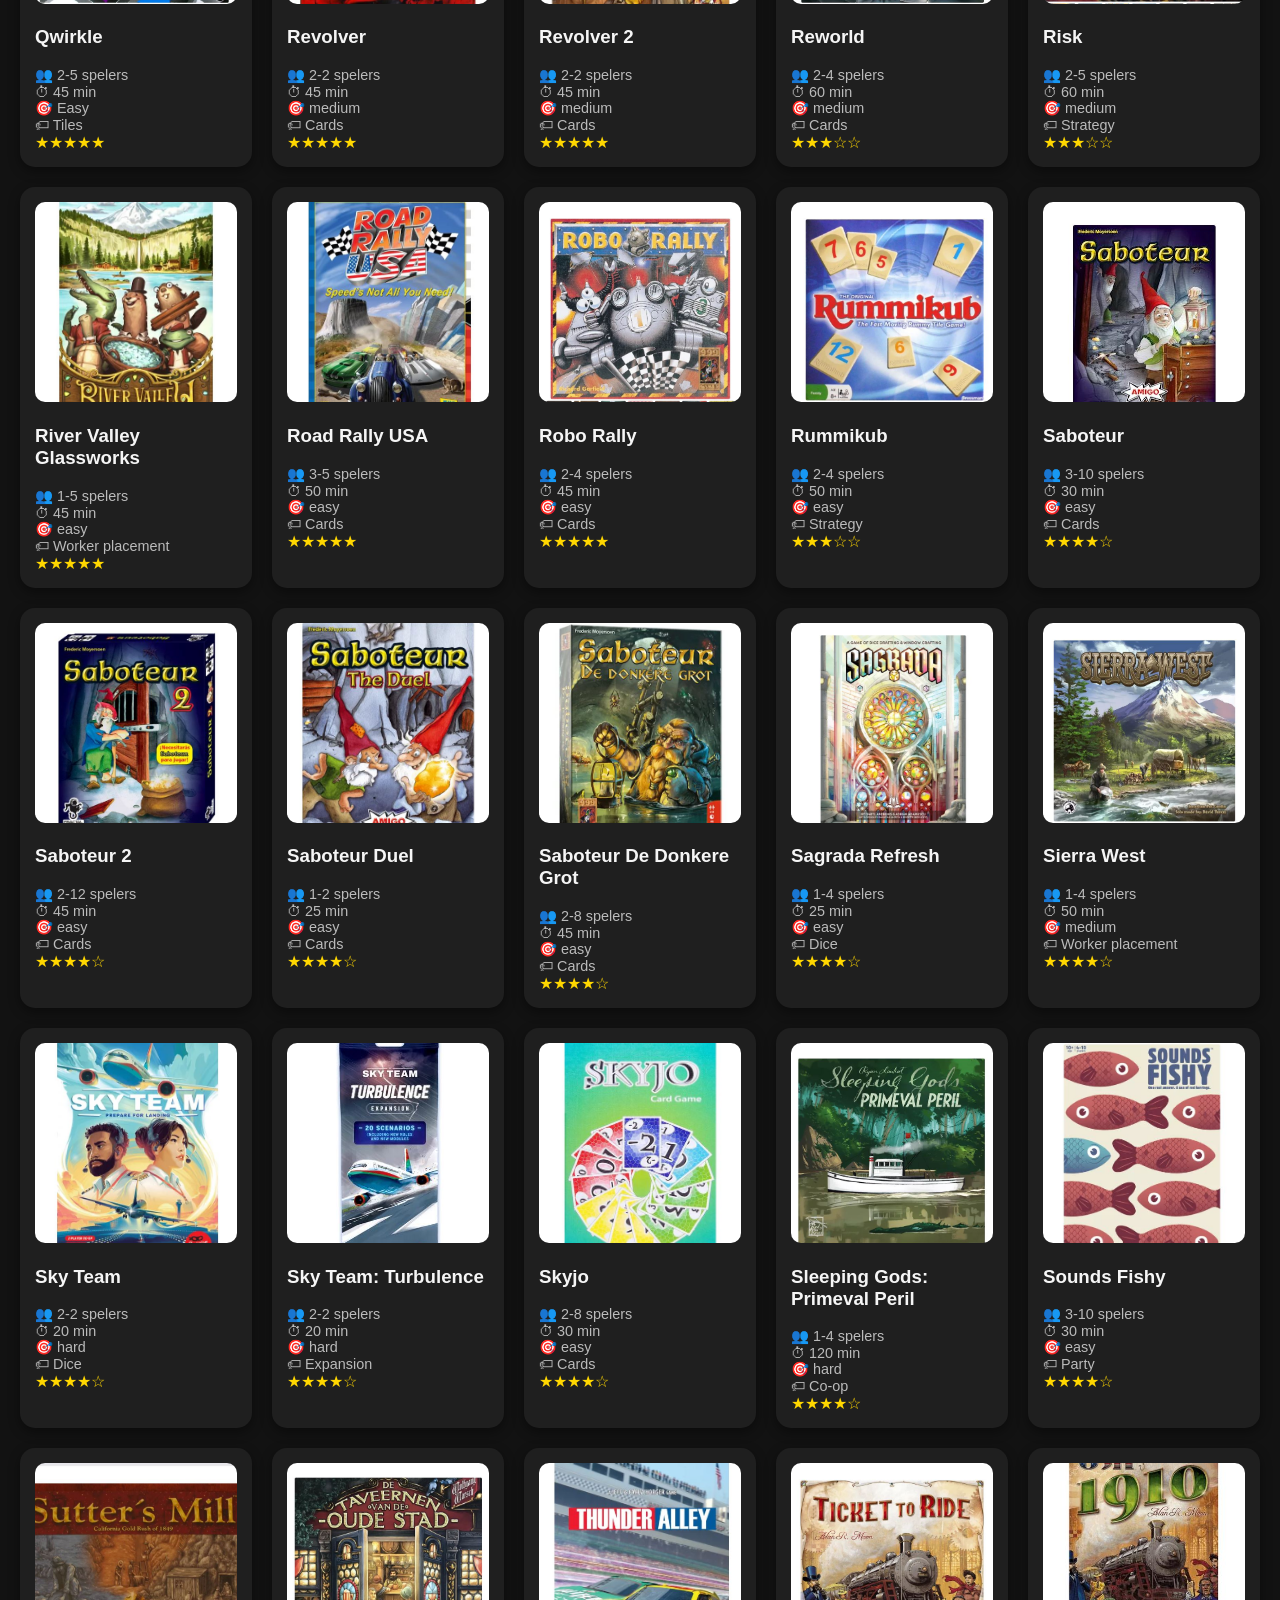
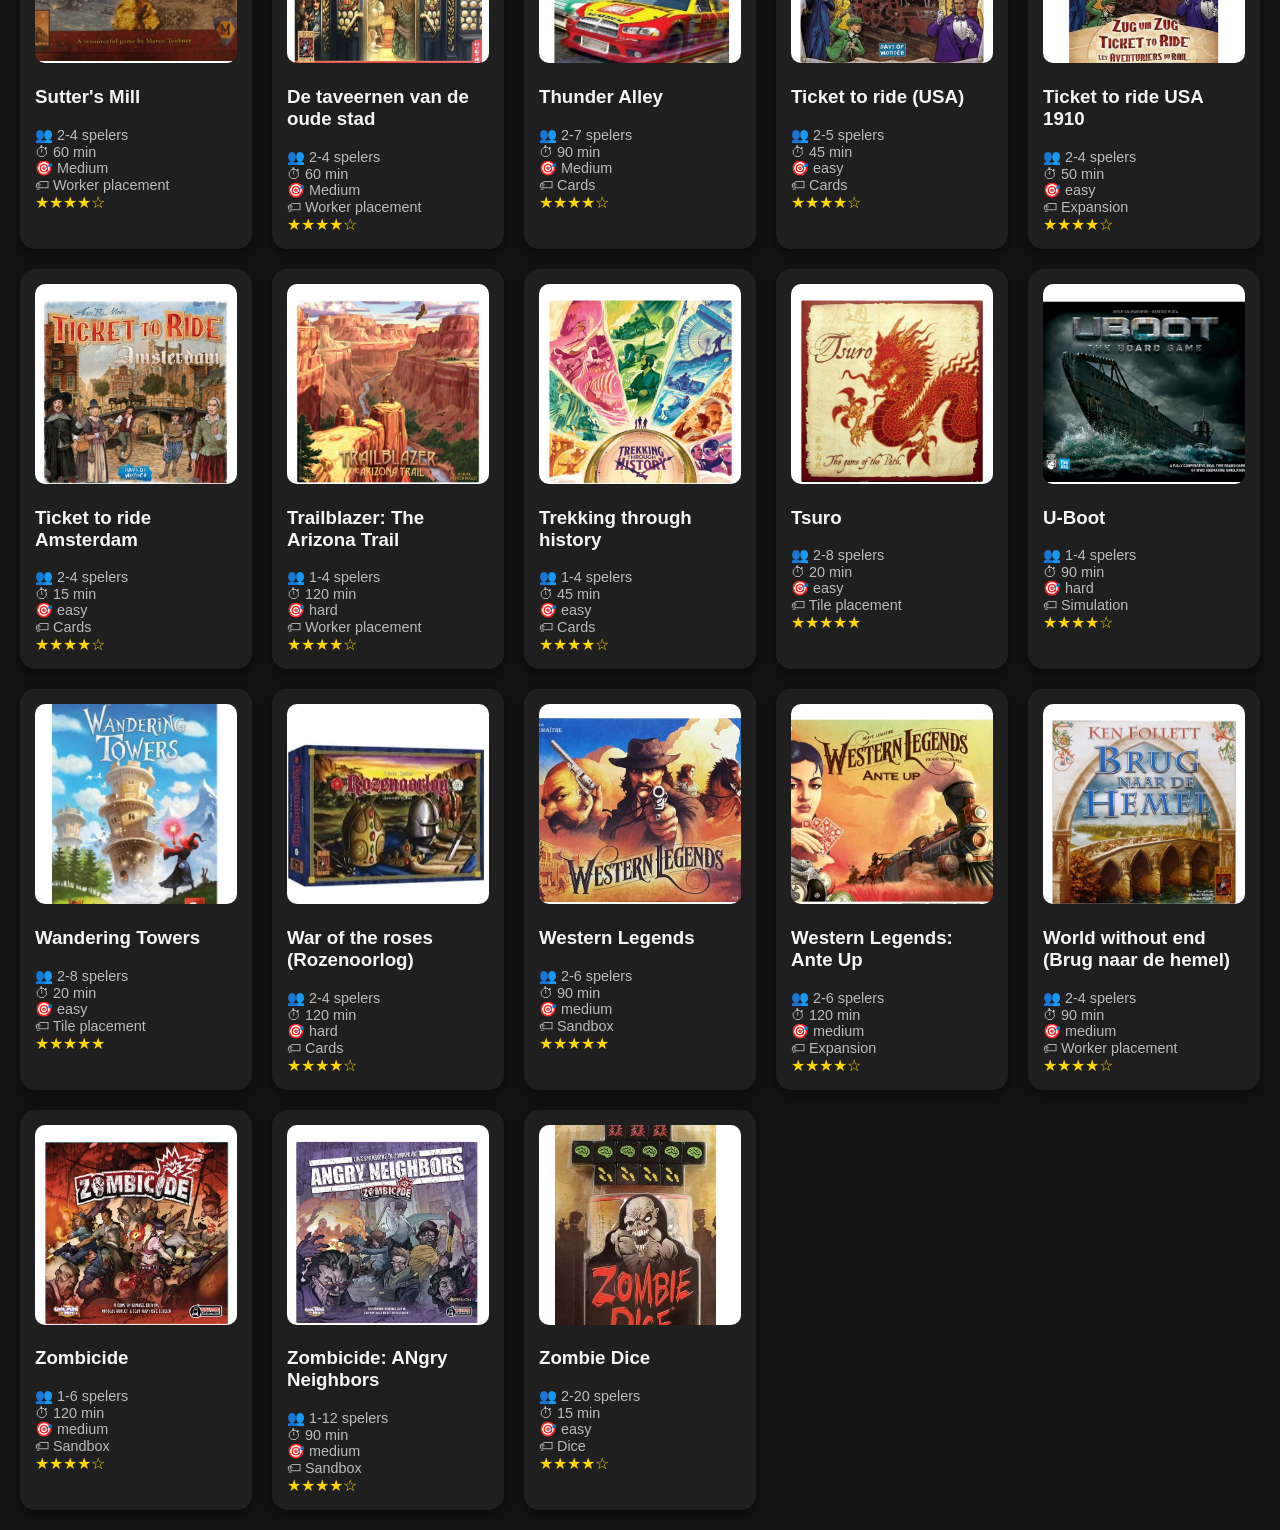
==== commit 6fbc6dd8: "Update index.html" ====
--- a/index.html
+++ b/index.html
@@ -1,6 +1,7 @@
 <!DOCTYPE html>
 <html lang="nl">
 <head>
+<link rel="stylesheet" href="style.css">
 <meta charset="UTF-8">
 <meta name="viewport" content="width=device-width, initial-scale=1.0">
 <title>The Garage Collection</title>
@@ -118,6 +119,9 @@
     `;
     grid.appendChild(card);
   });
+  }
+  function openGame(name) {
+  window.location.href = `game.html?id=${encodeURIComponent(name)}`;
 }
 
 function filterGames() {
--- a/style.css
+++ b/style.css
@@ -0,0 +1,17 @@
+.game-grid {
+  display: grid;
+  grid-template-columns: repeat(auto-fill, minmax(150px, 1fr));
+  gap: 15px;
+}
+
+.game-card {
+  width: 100%;
+  box-sizing: border-box;
+}
+
+.game-card img {
+  width: 100%;
+  height: auto;
+  display: block;
+  object-fit: cover;
+}
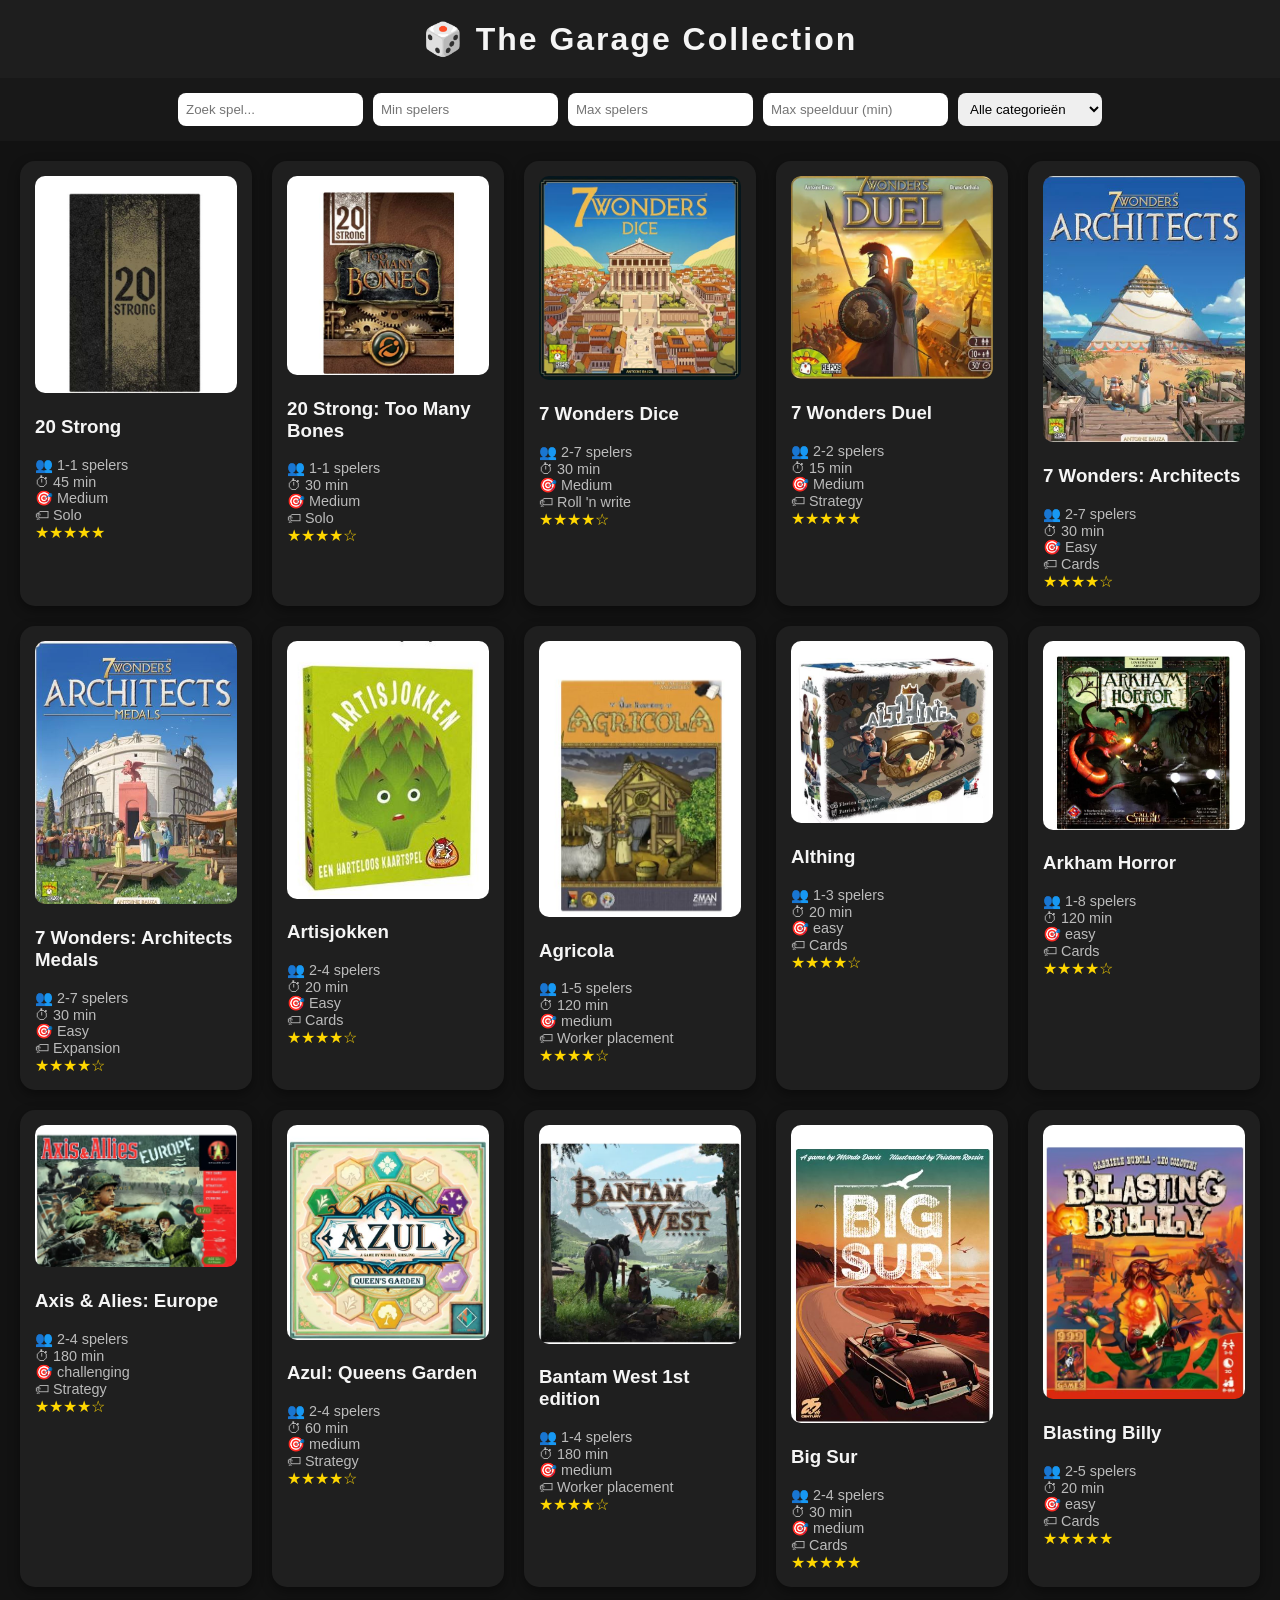
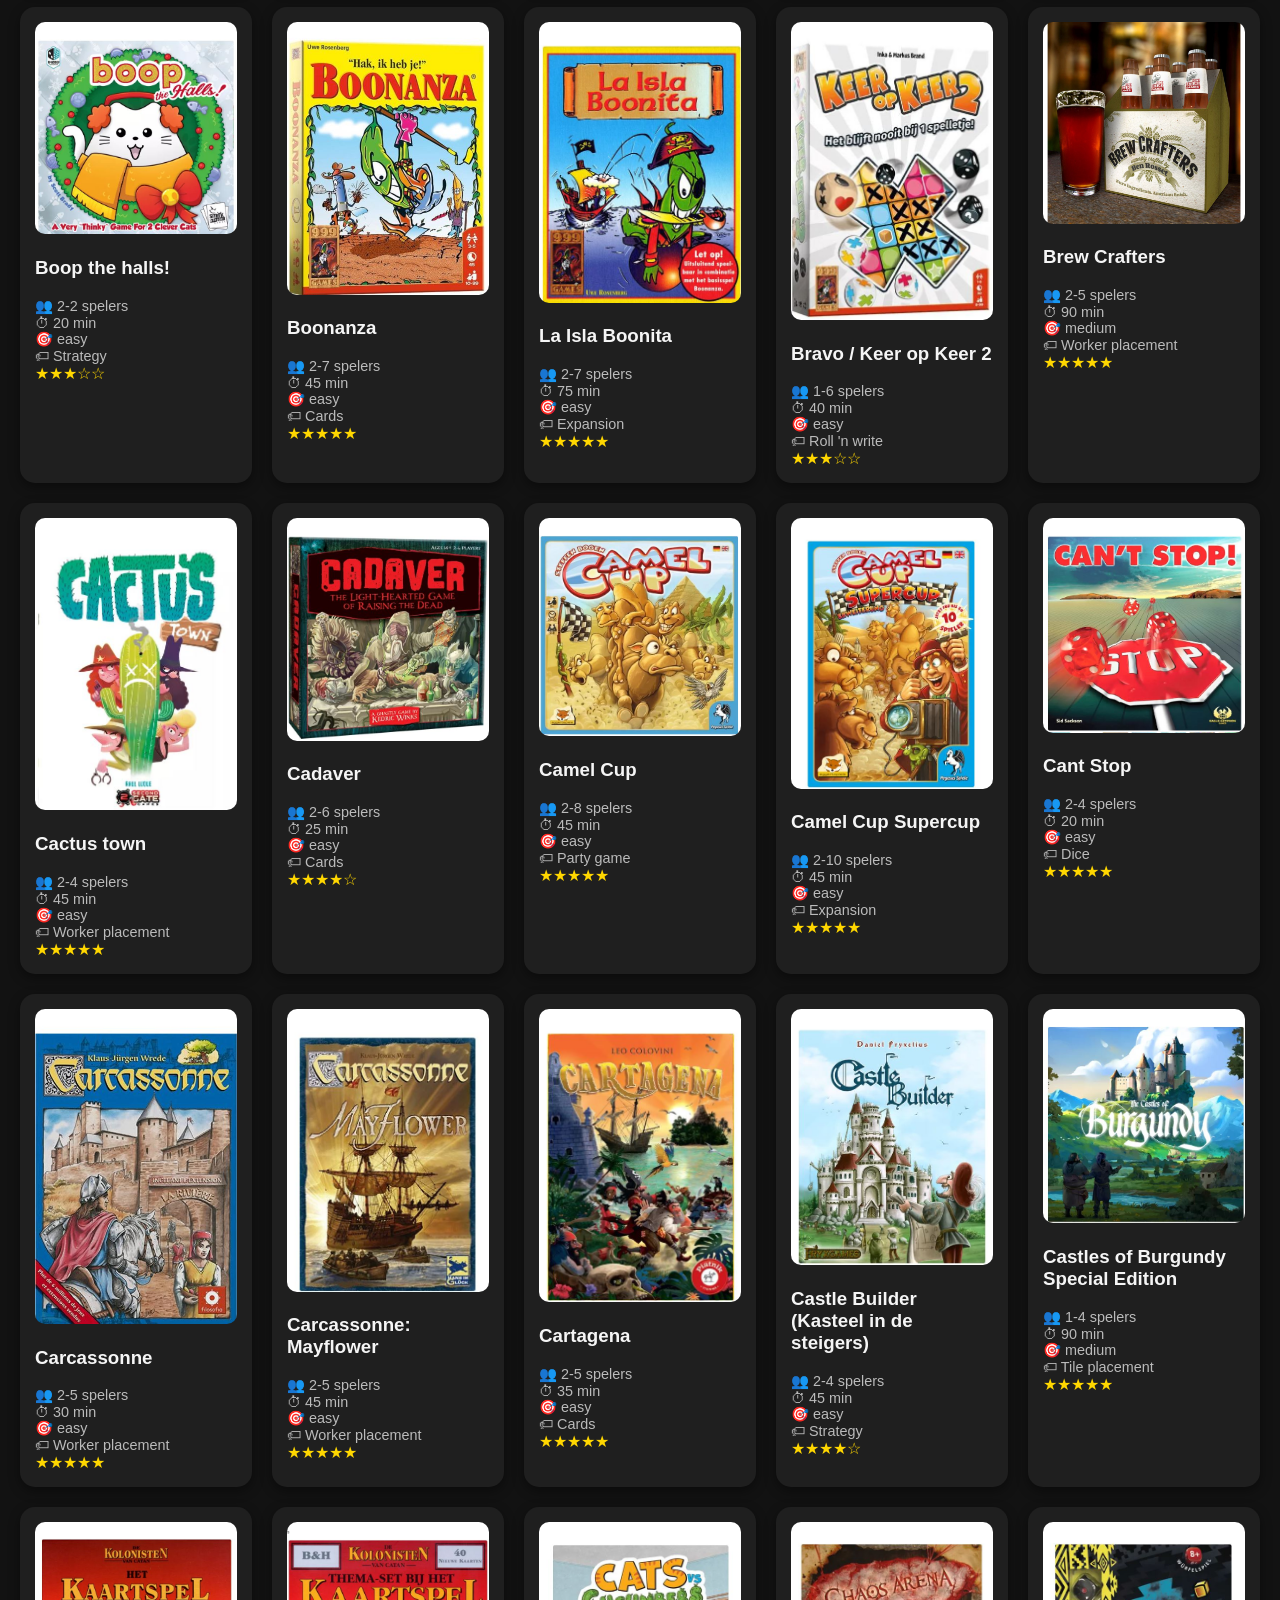
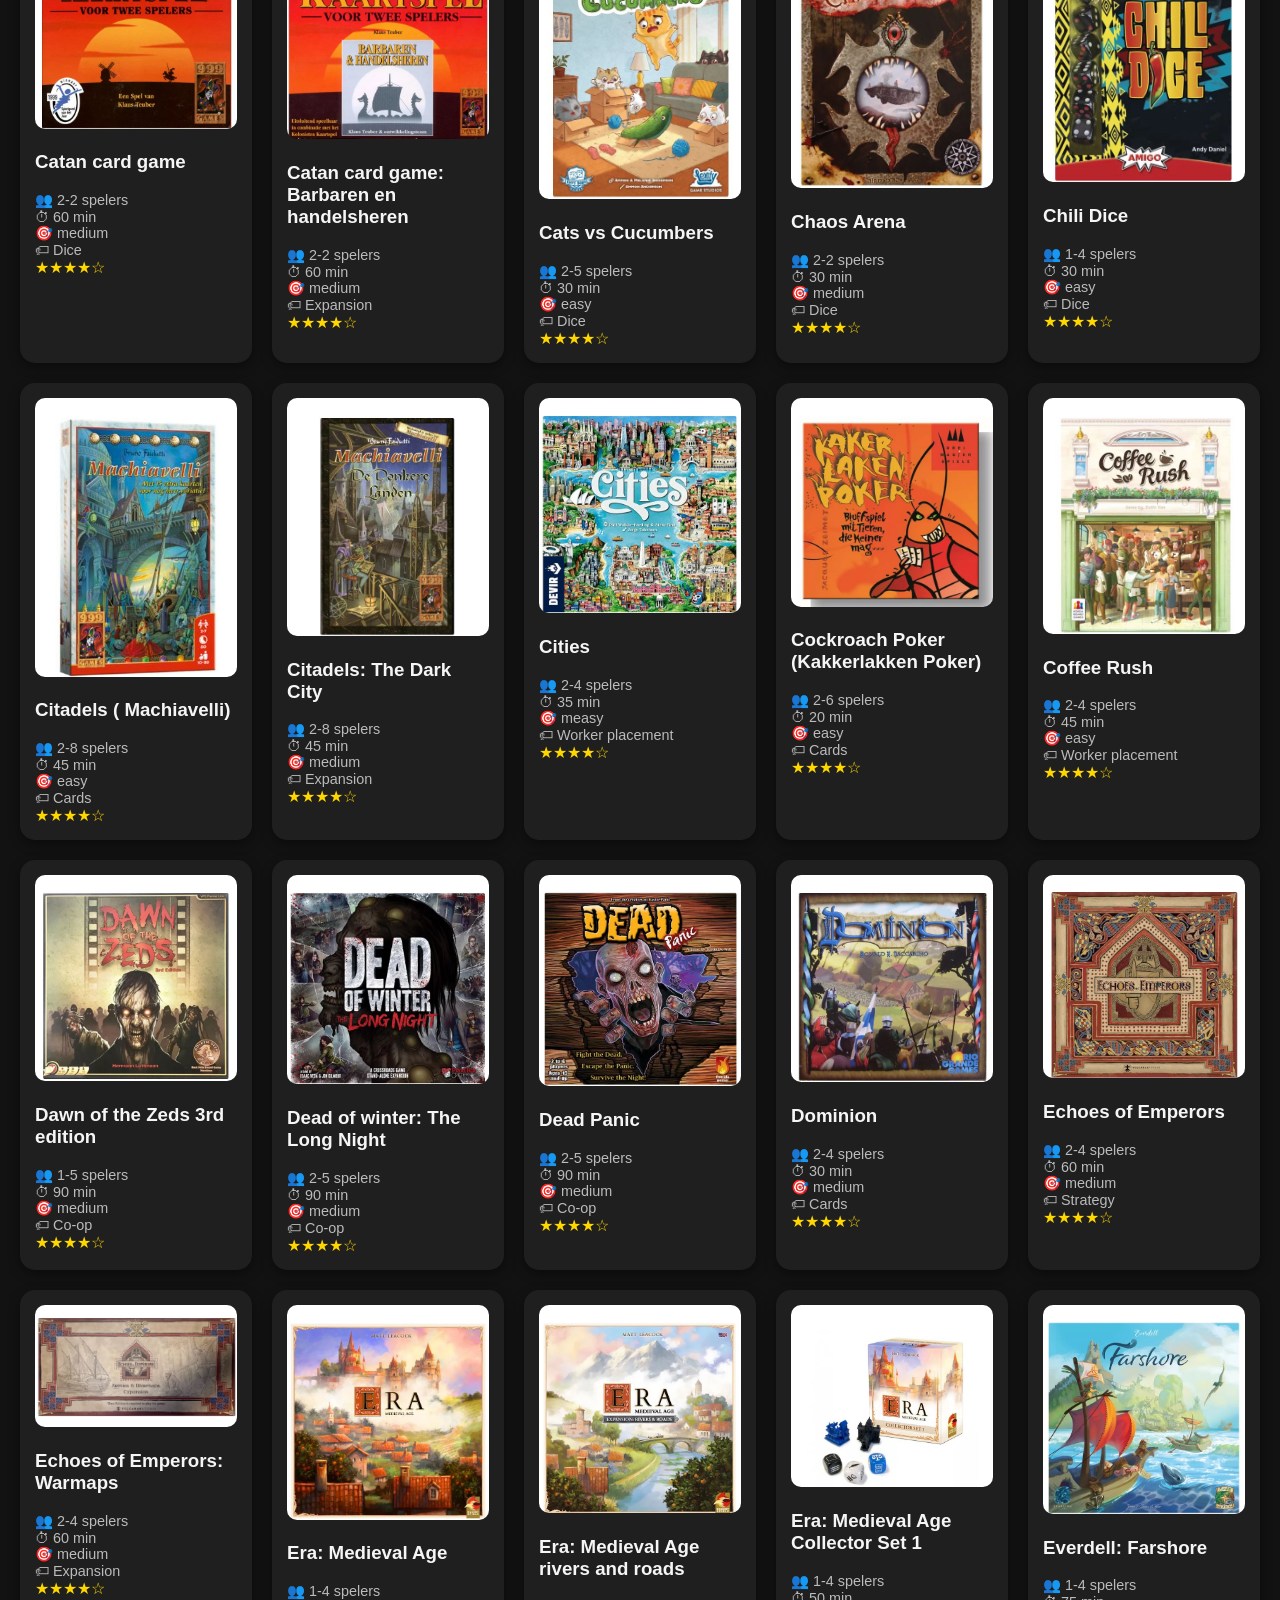
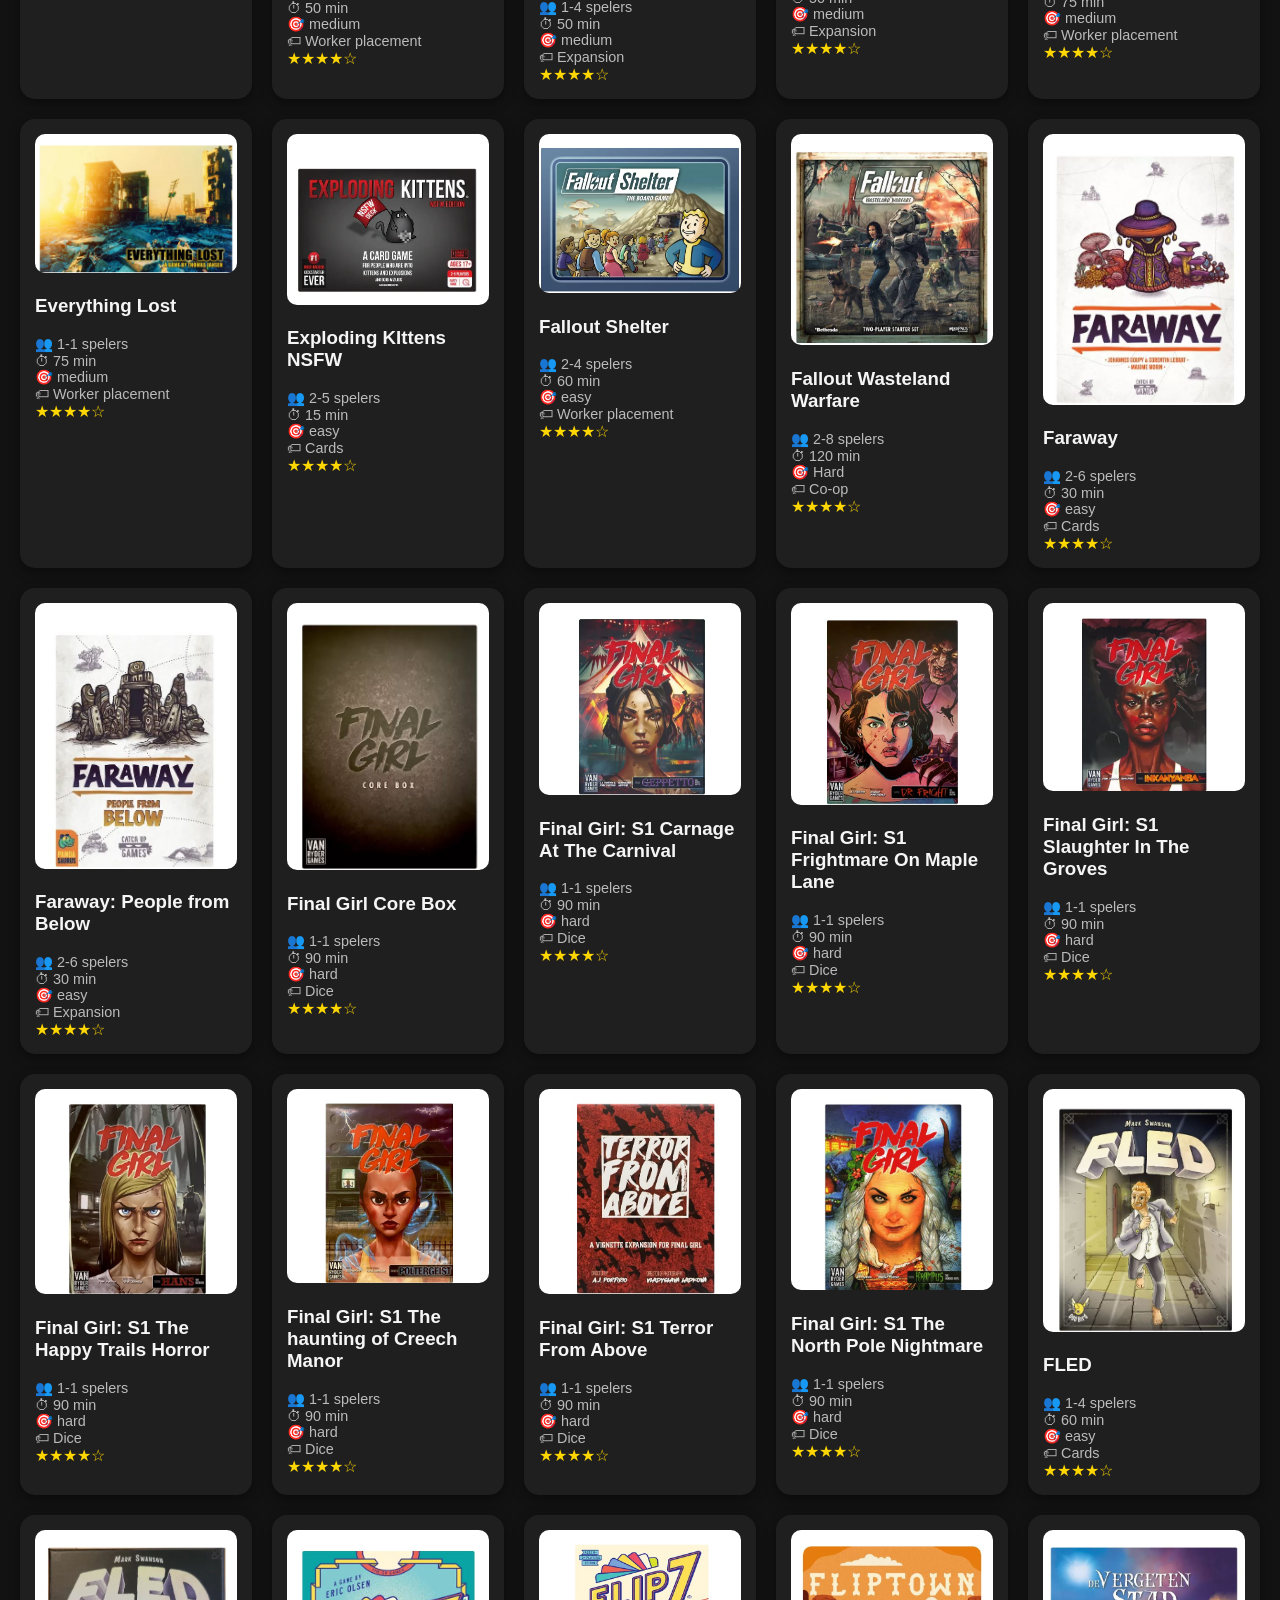
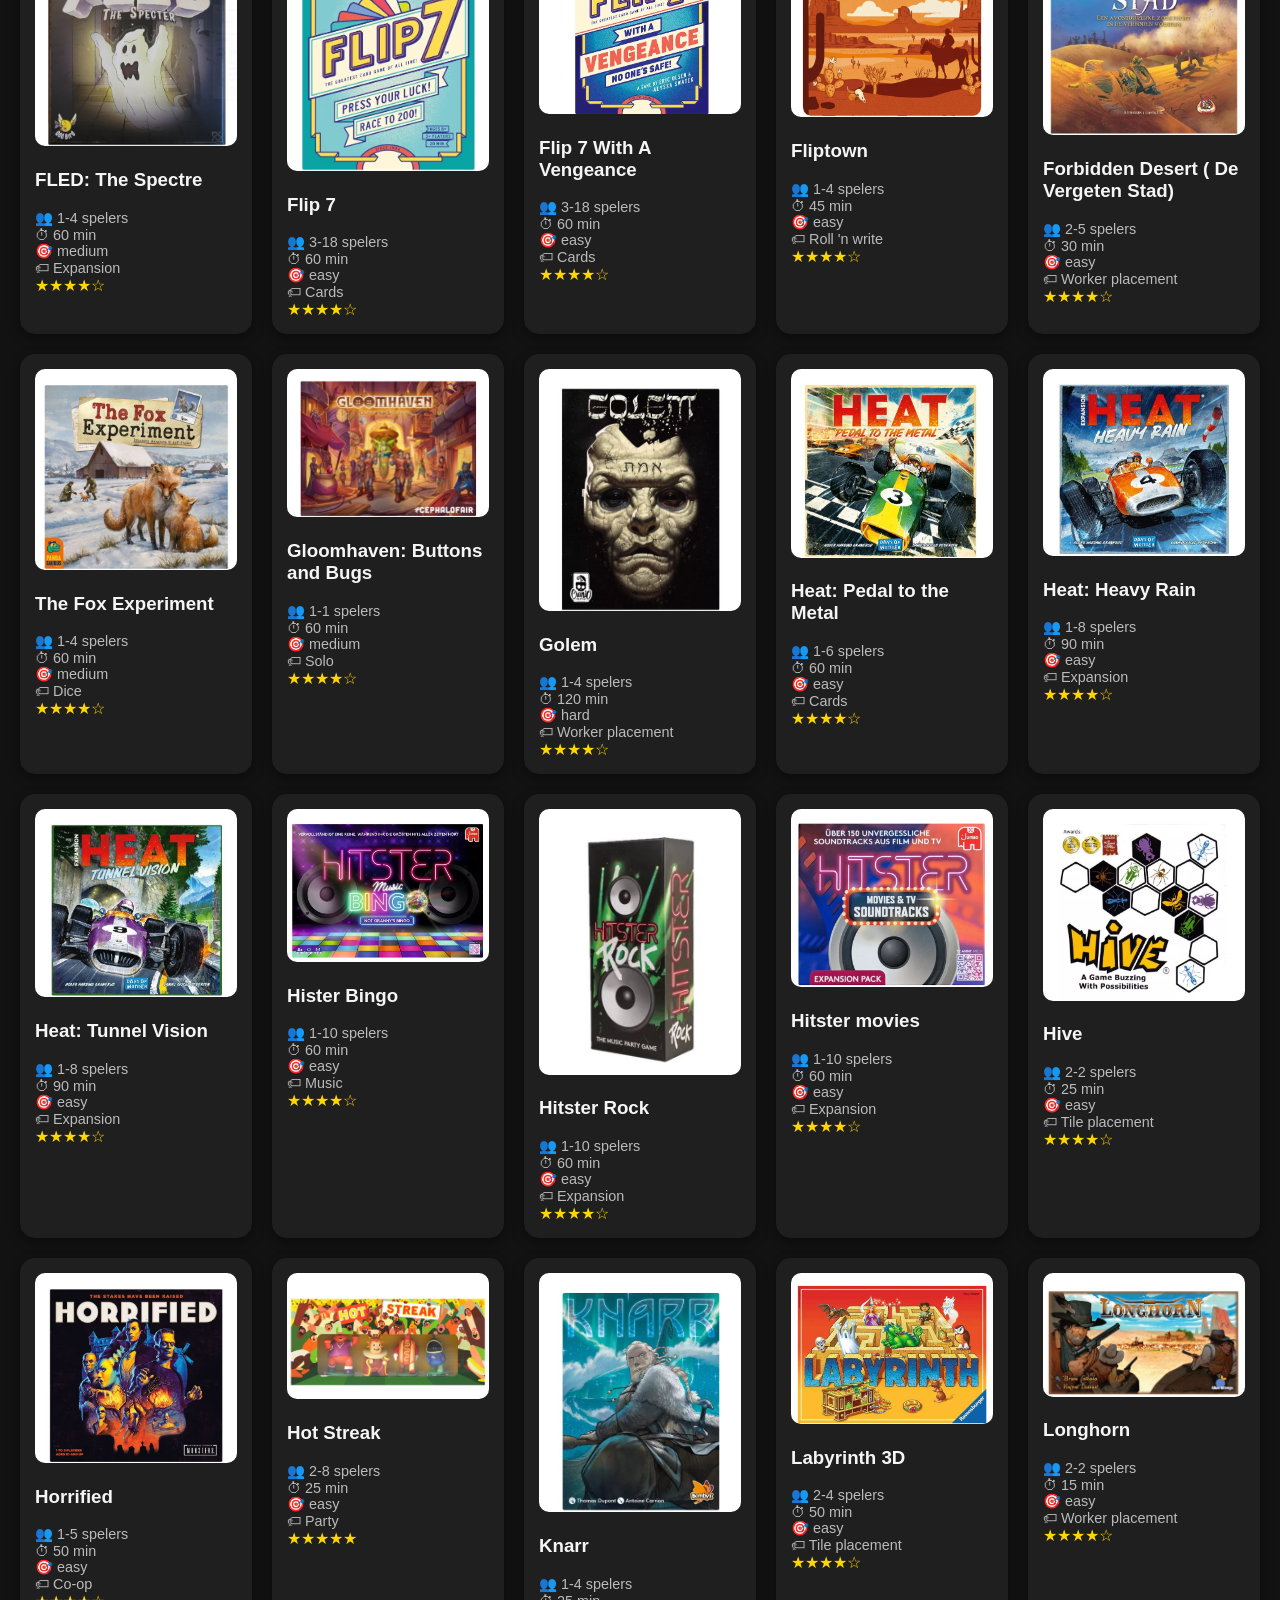
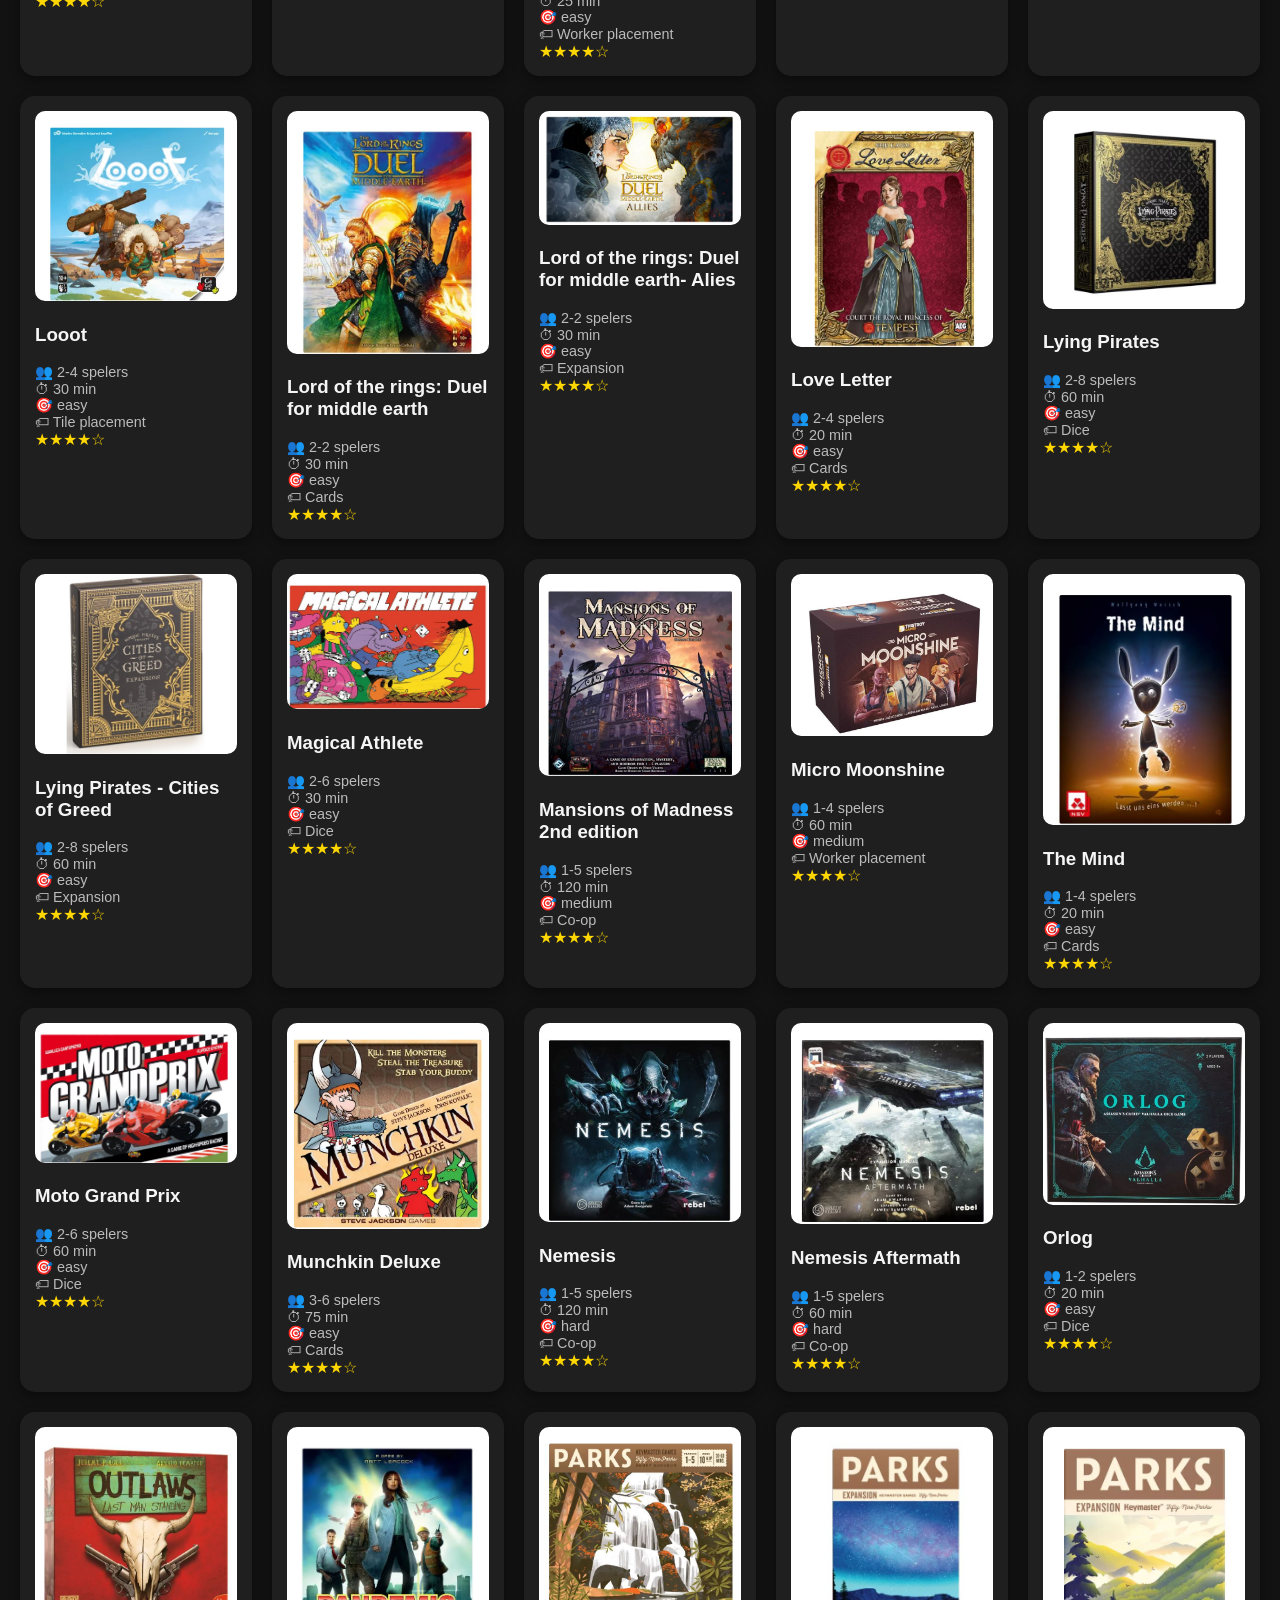
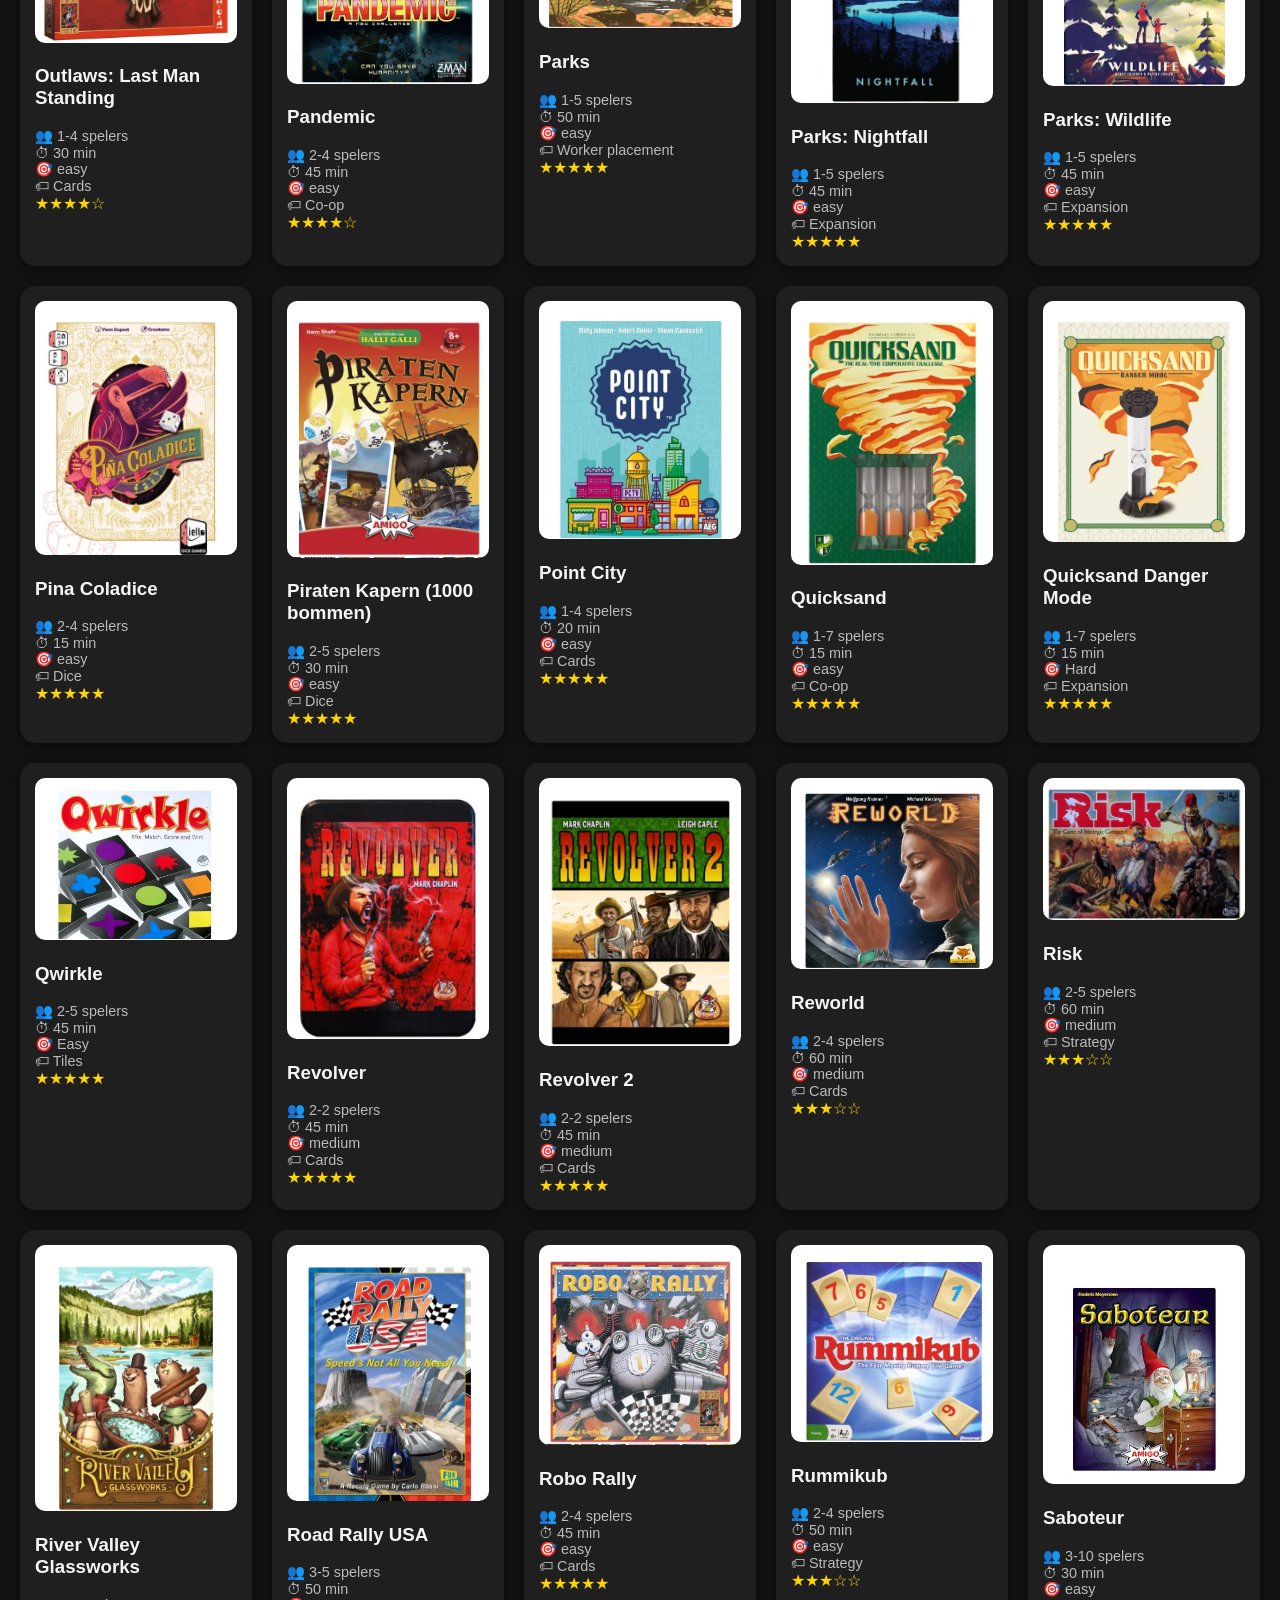
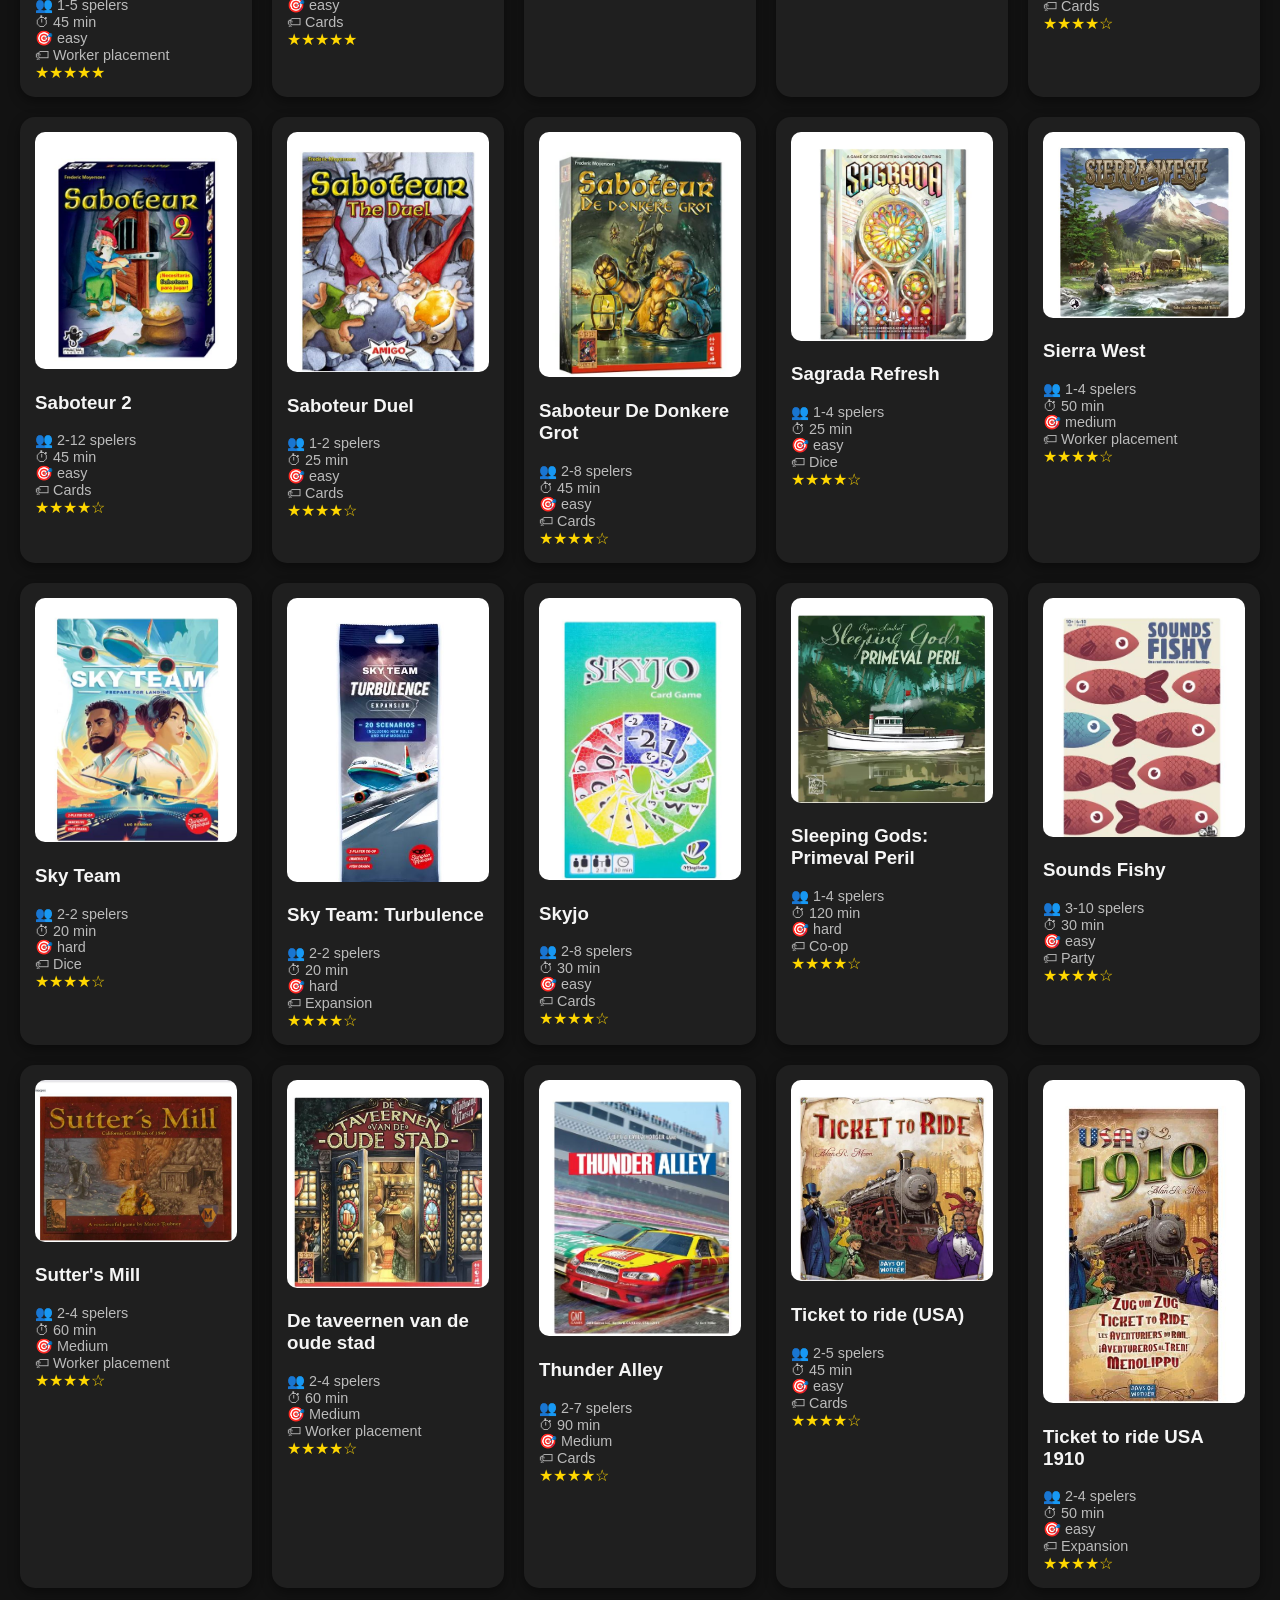
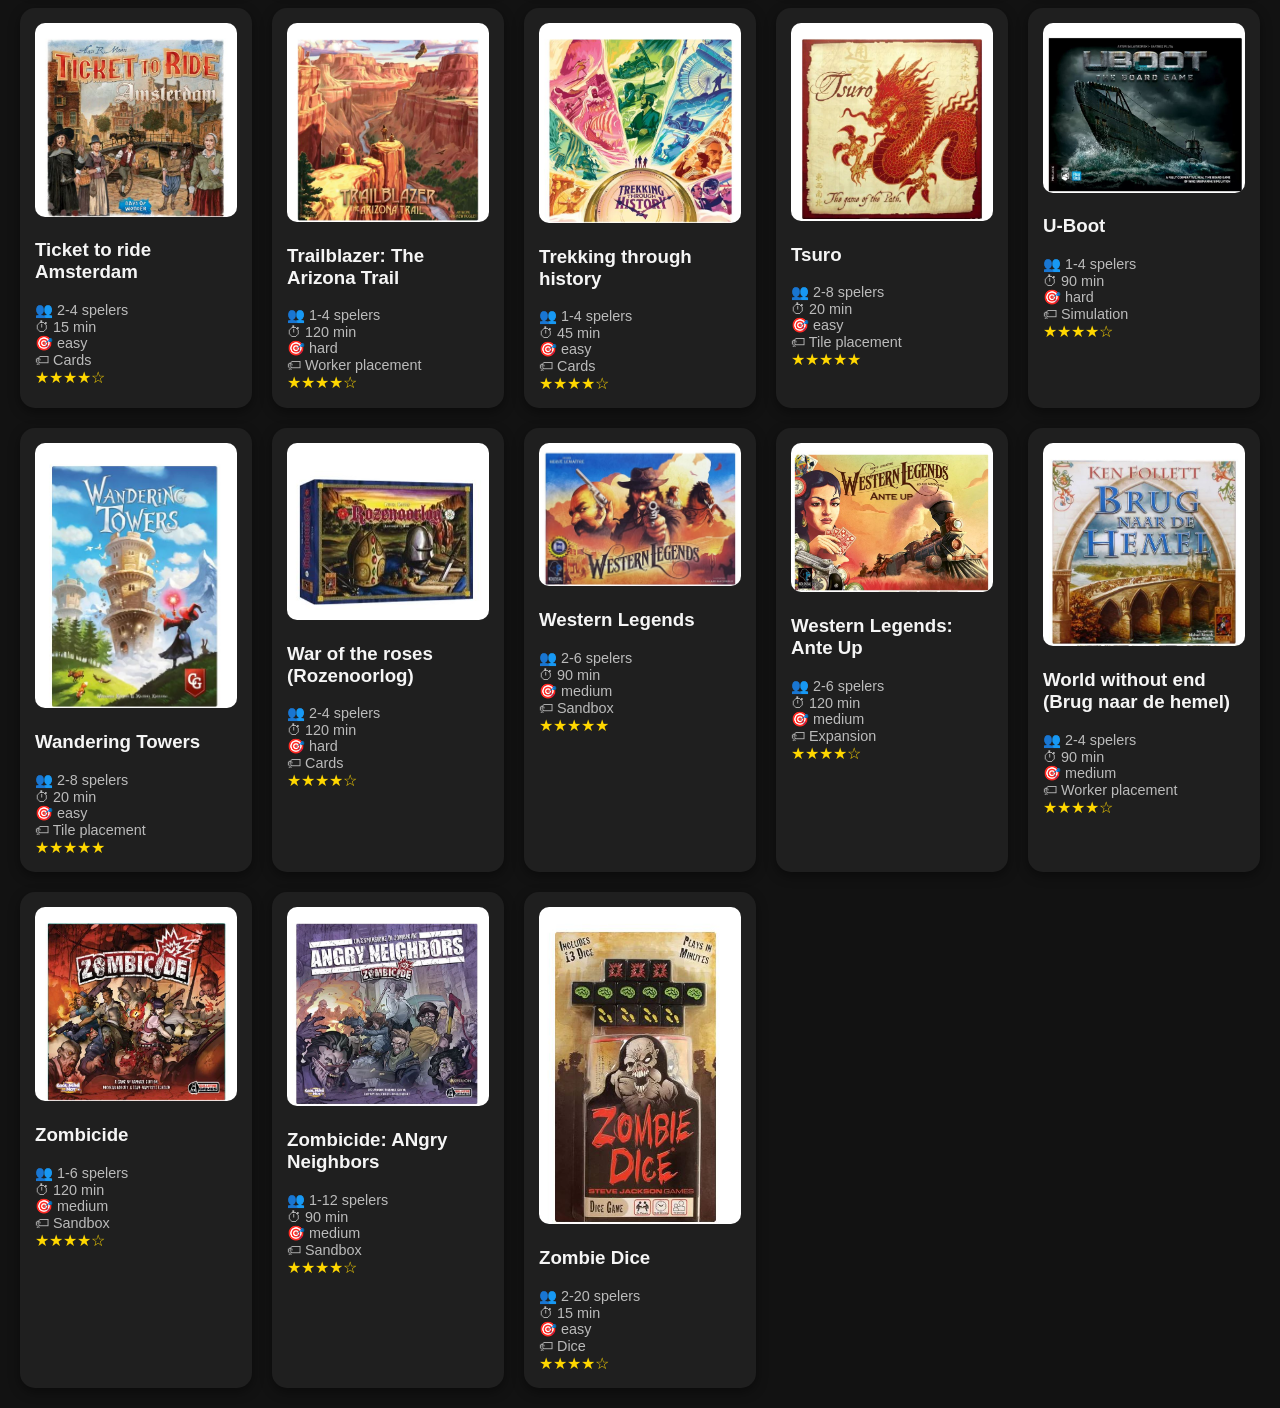
==== commit 94599fab: "Update index.html" ====
--- a/index.html
+++ b/index.html
@@ -51,9 +51,7 @@
 }
 .card img {
   width: 100%;
-  height: 200px;
-  object-fit: cover;
-  border-radius: 10px;
+    border-radius: 10px;
 }
 .stars {
   color: gold;
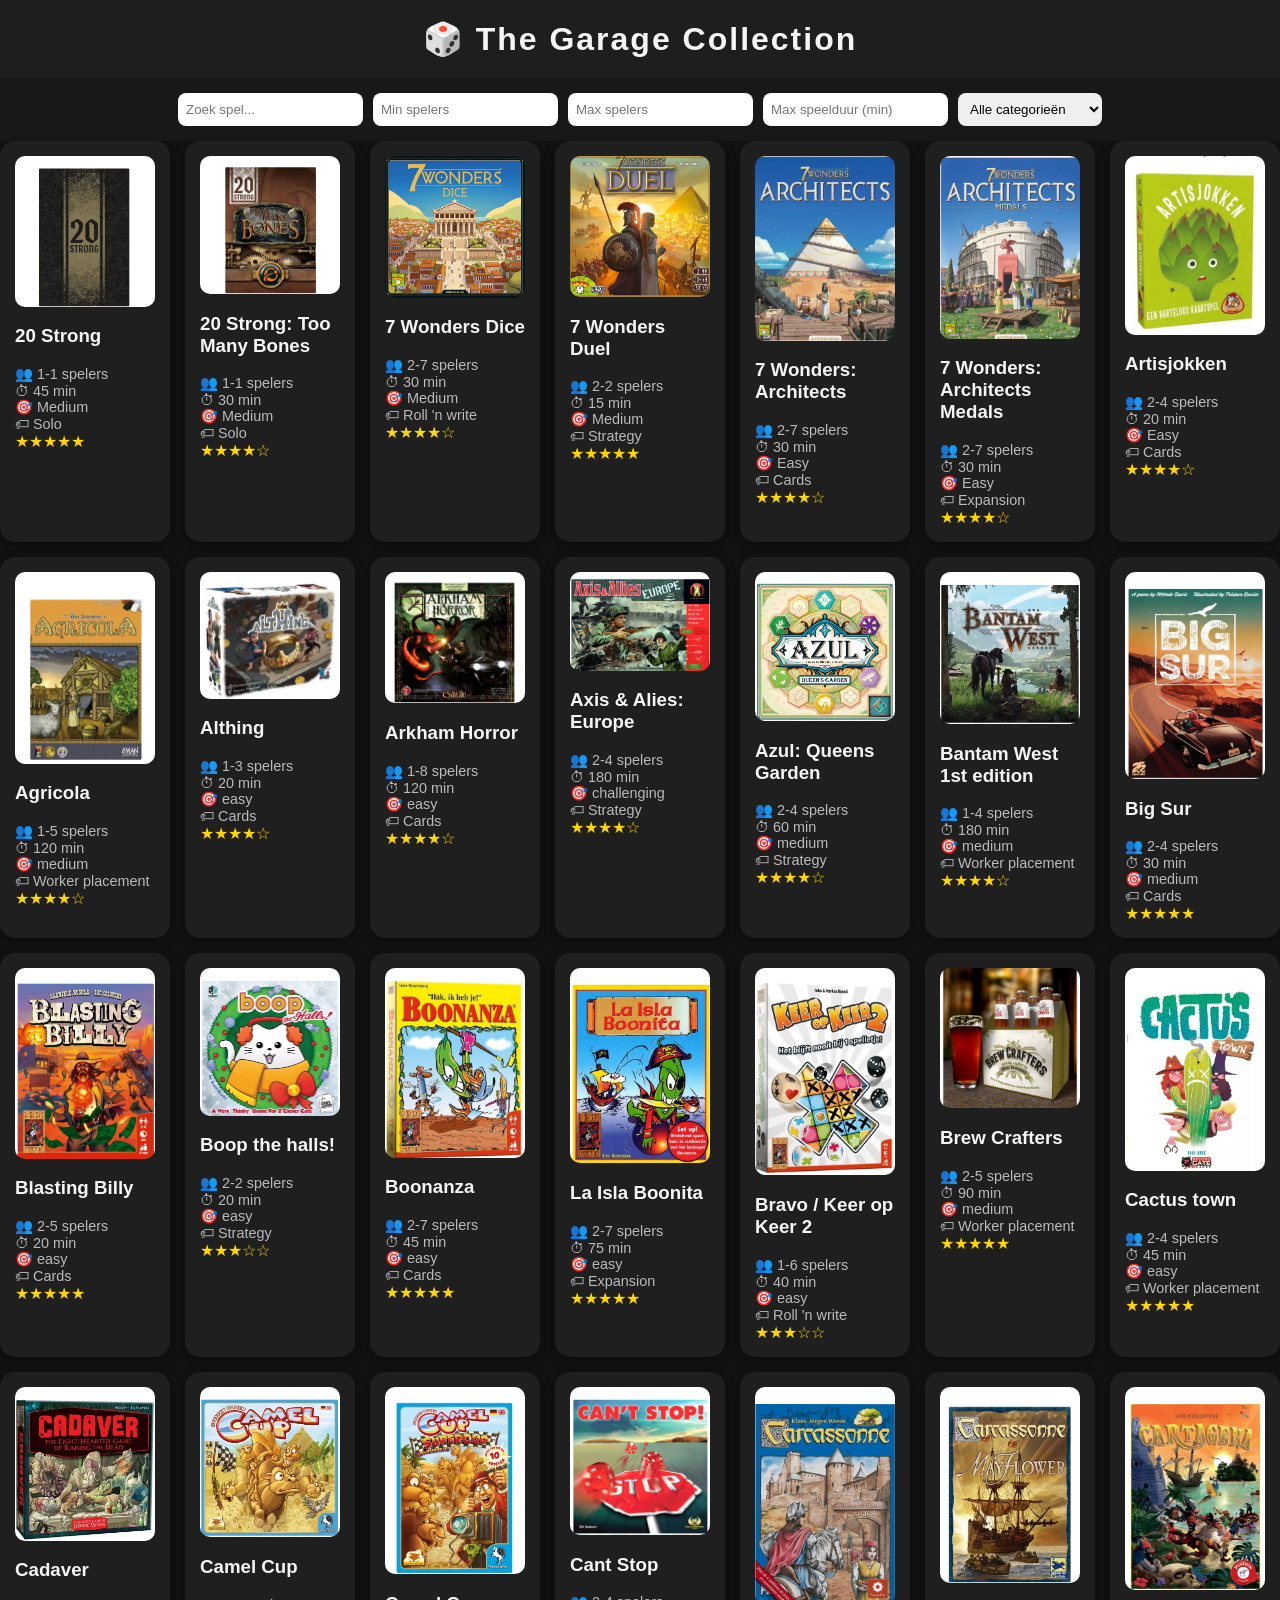
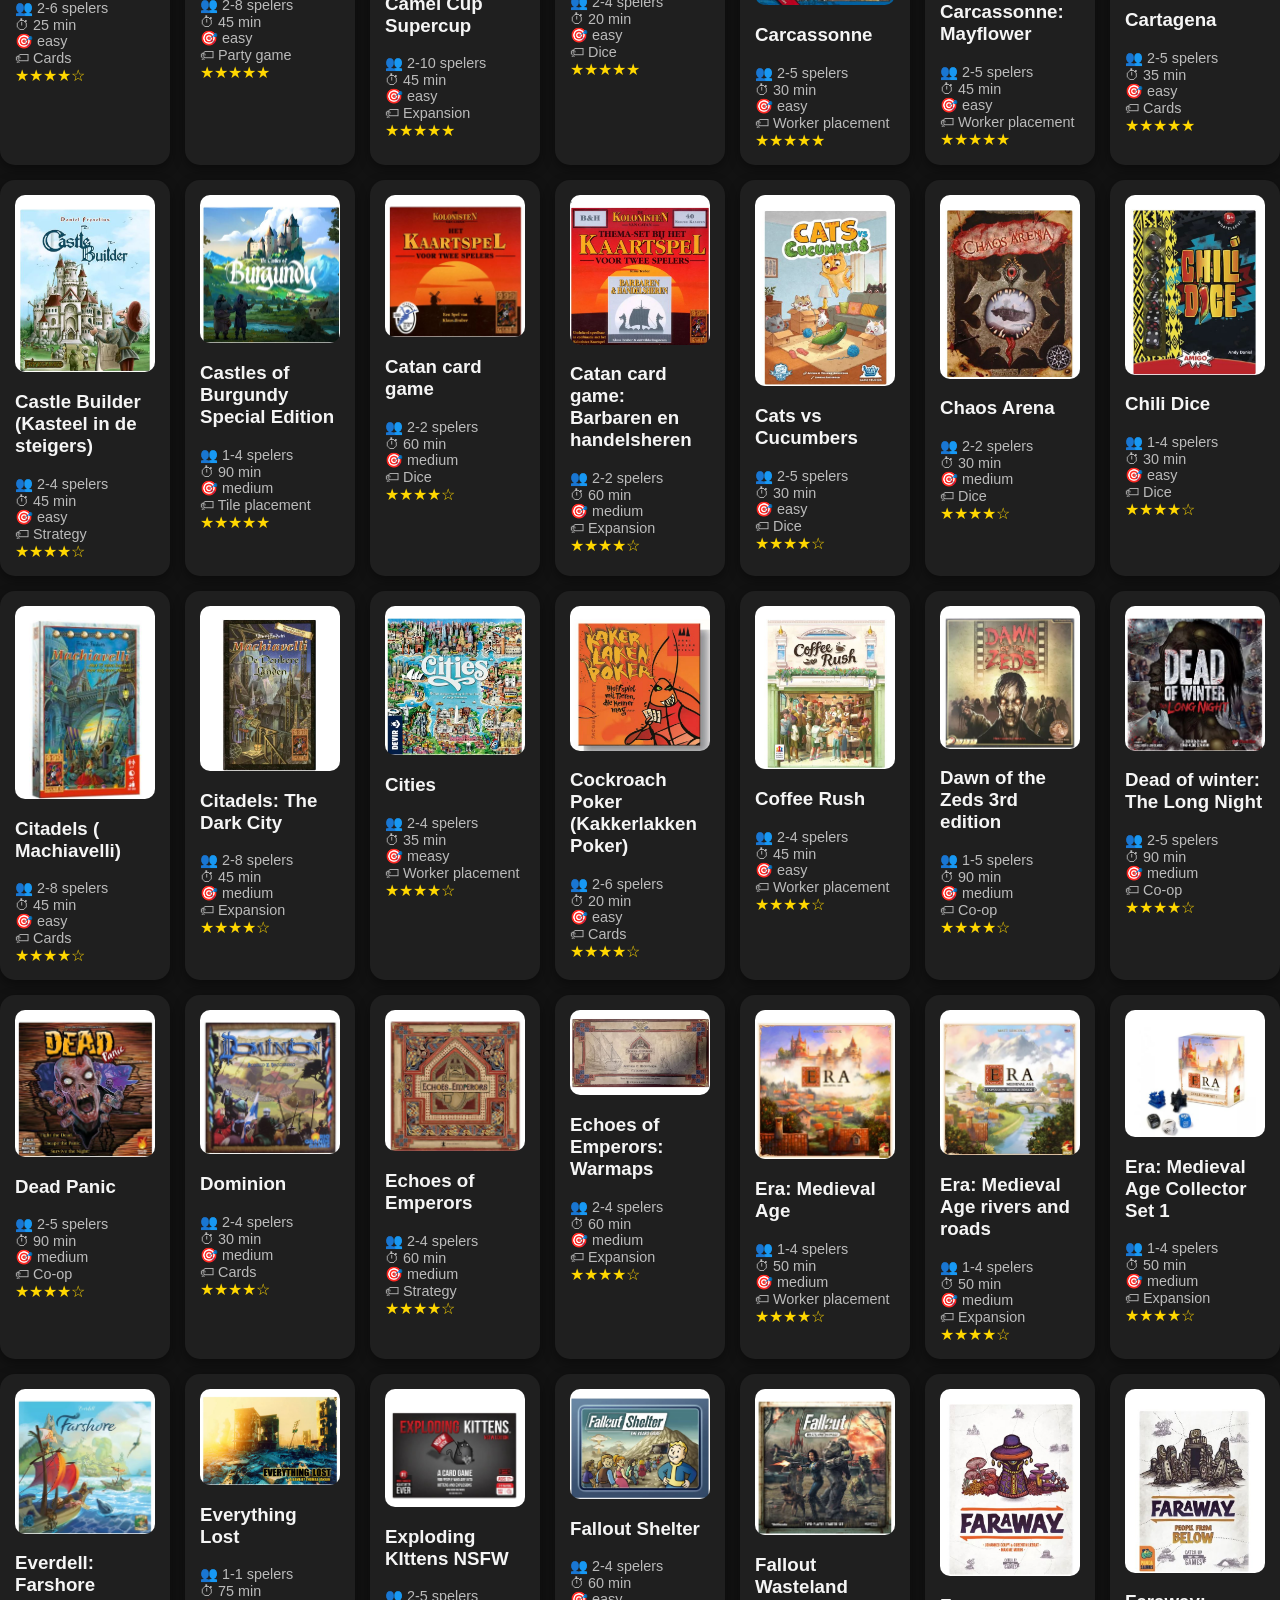
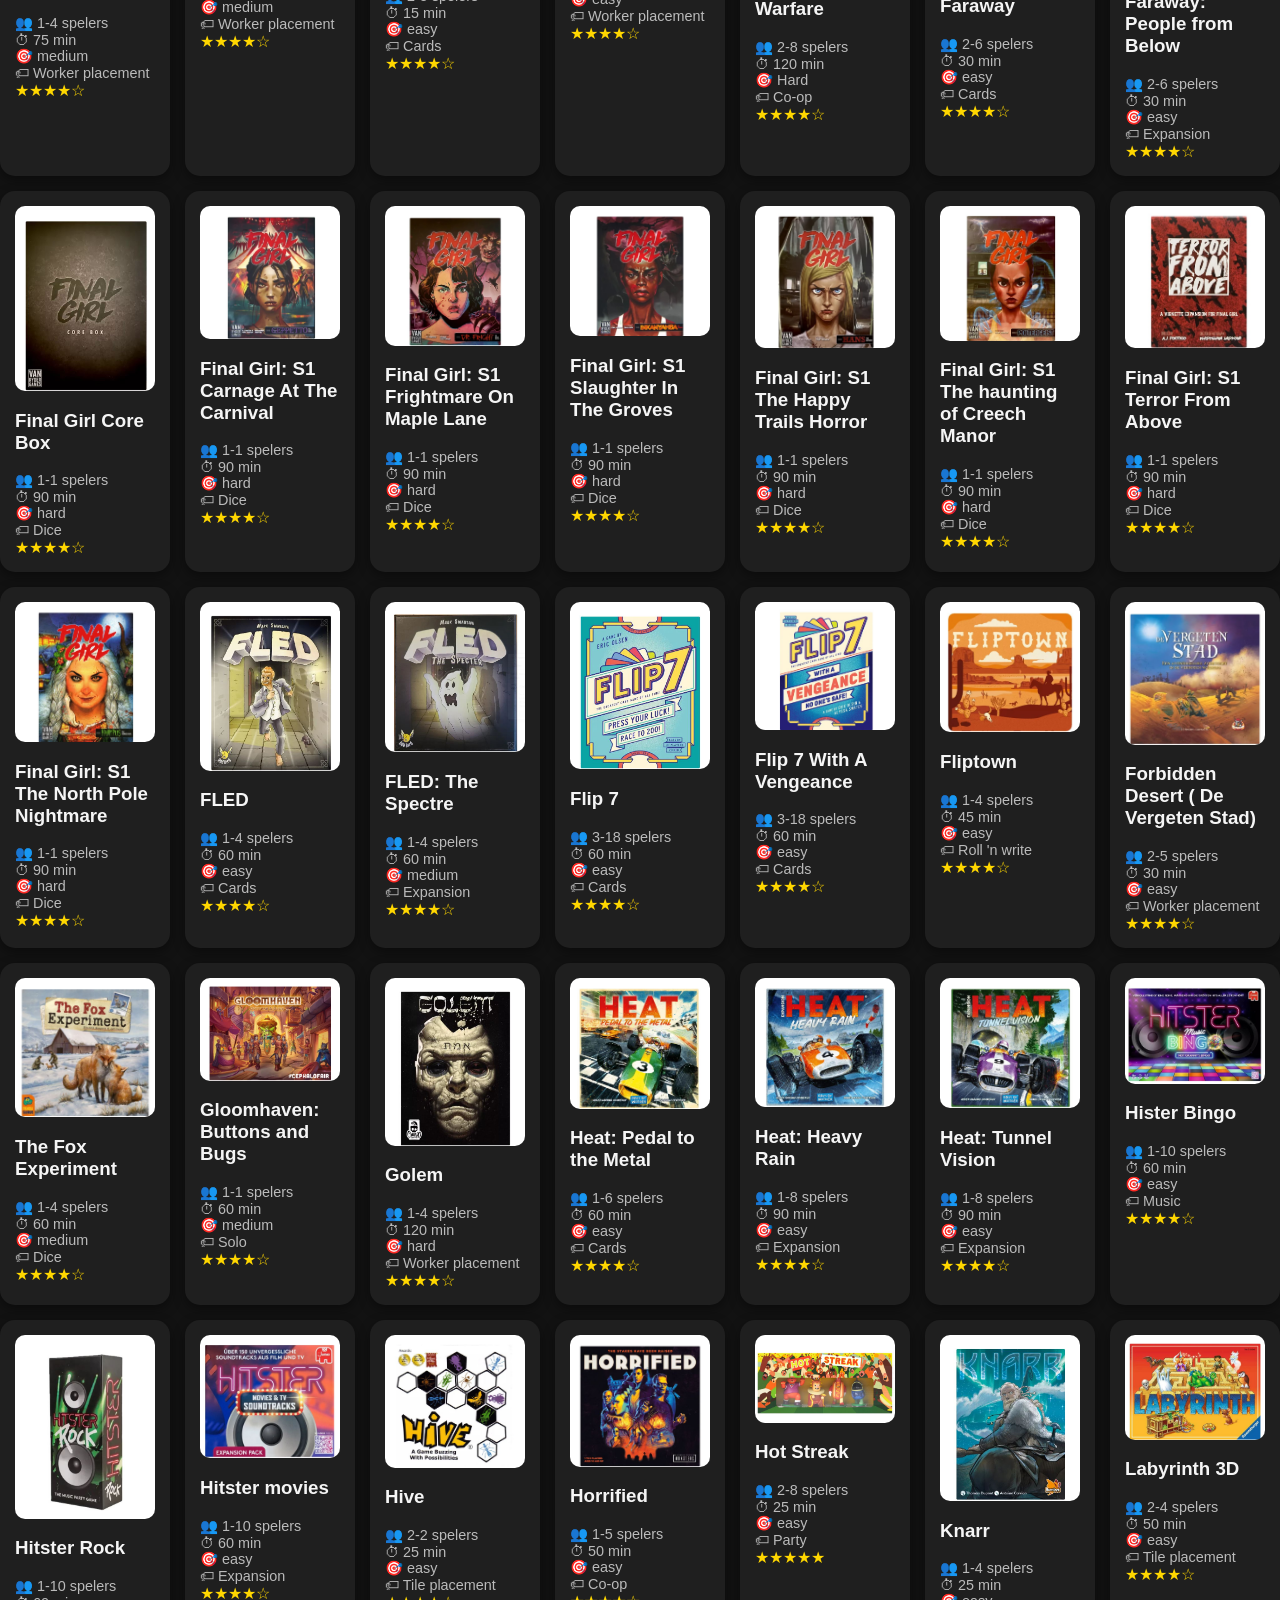
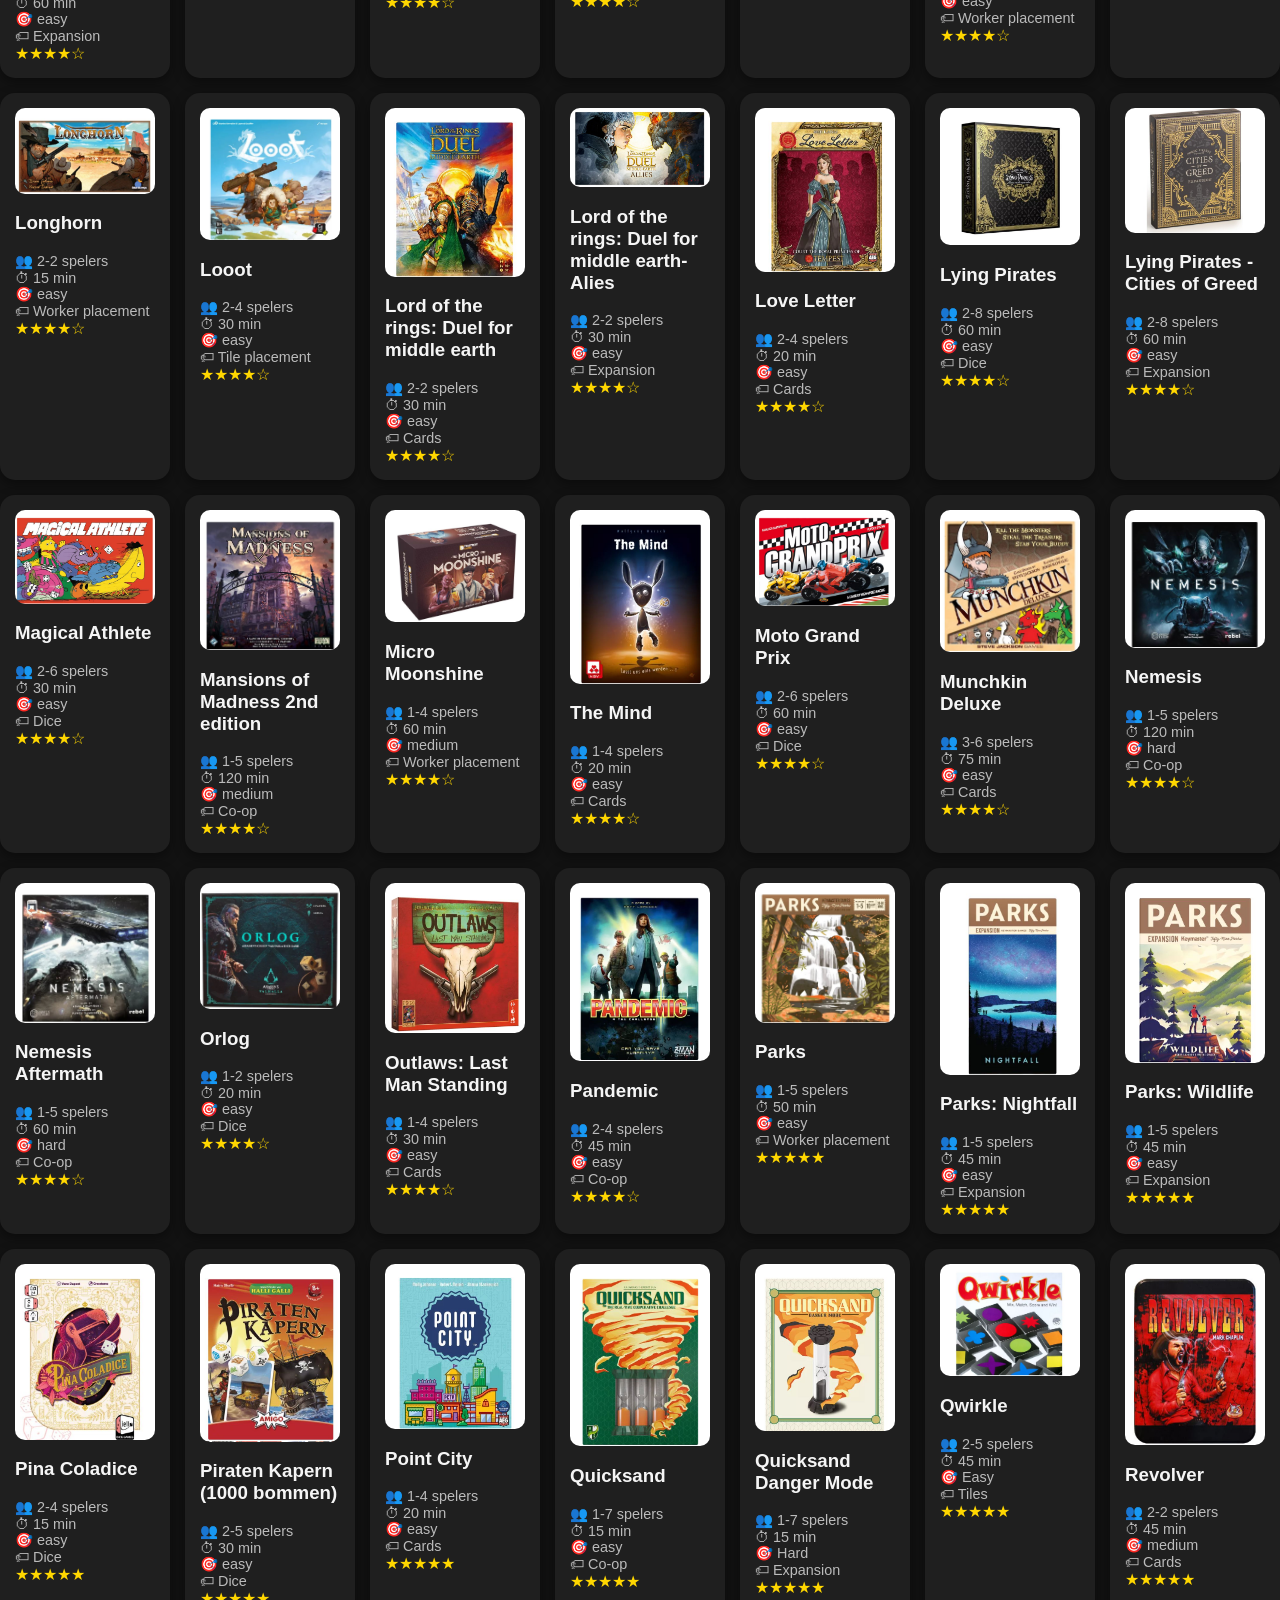
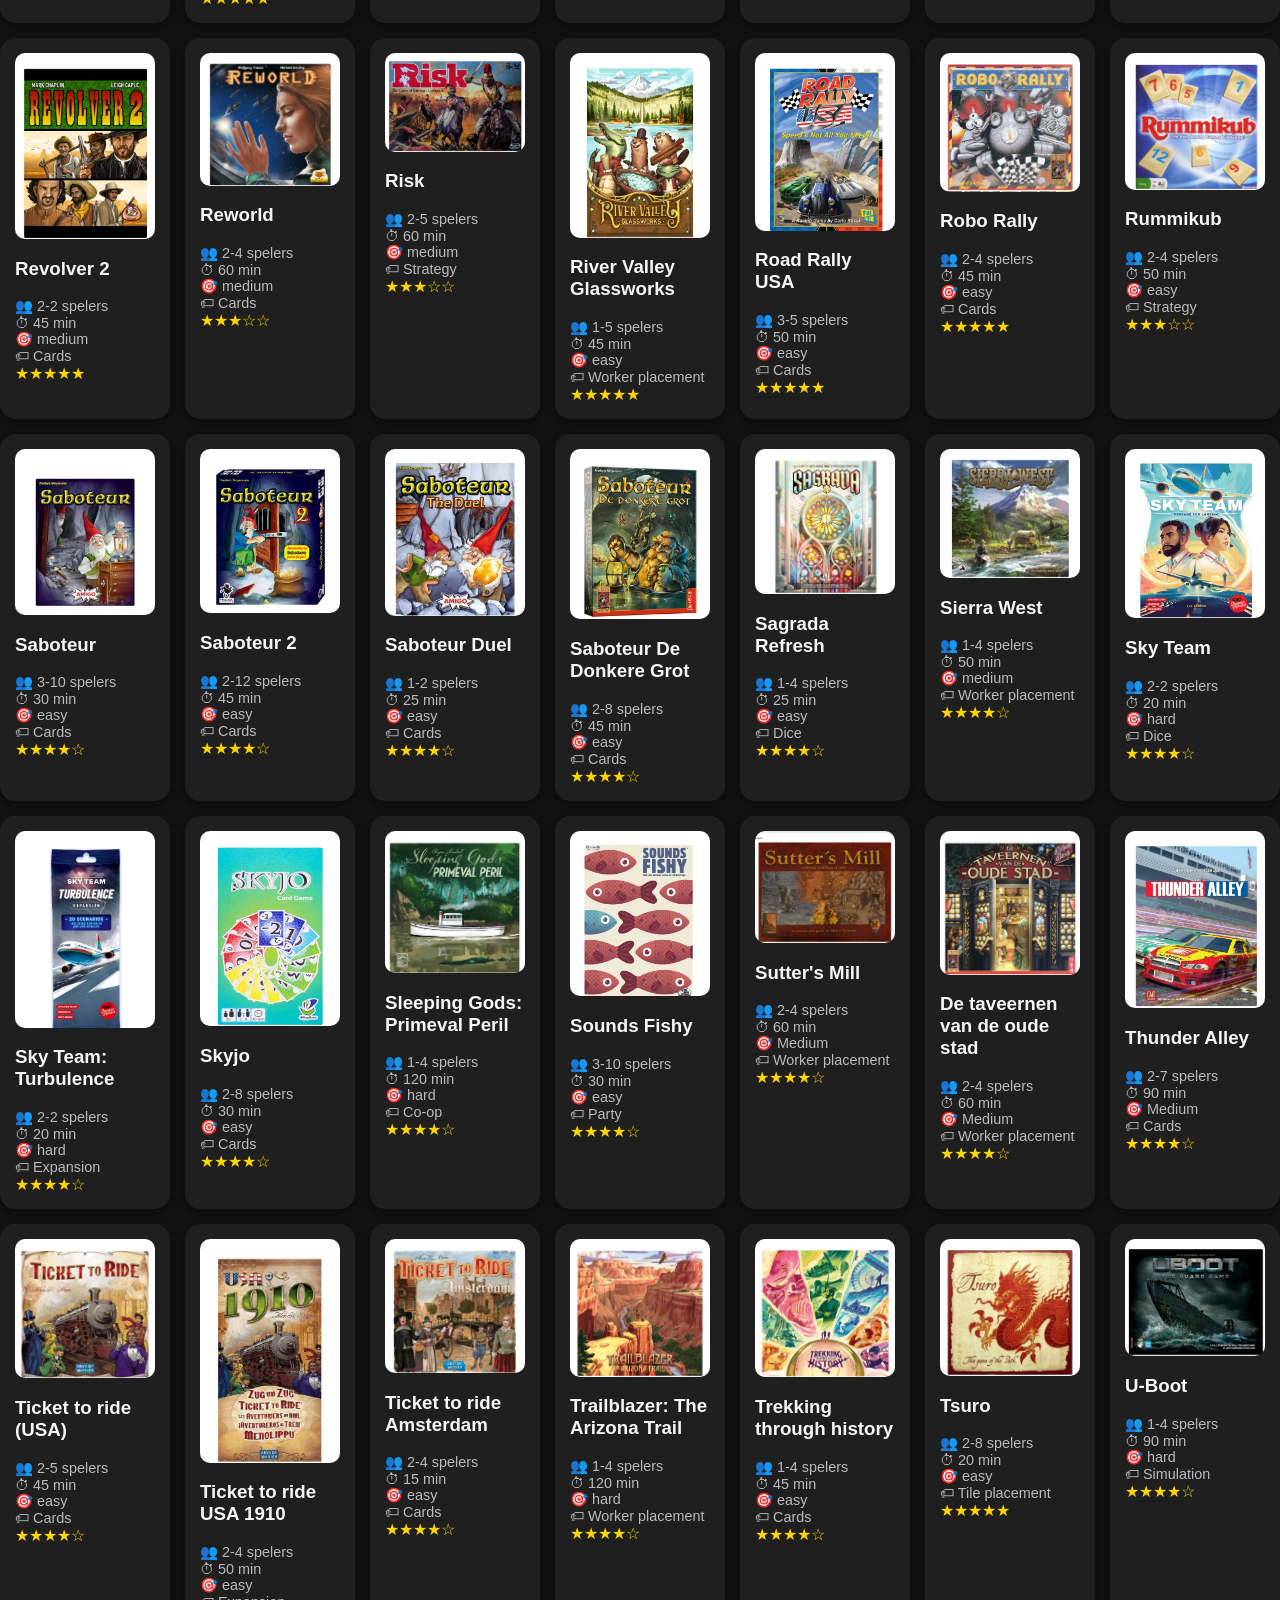
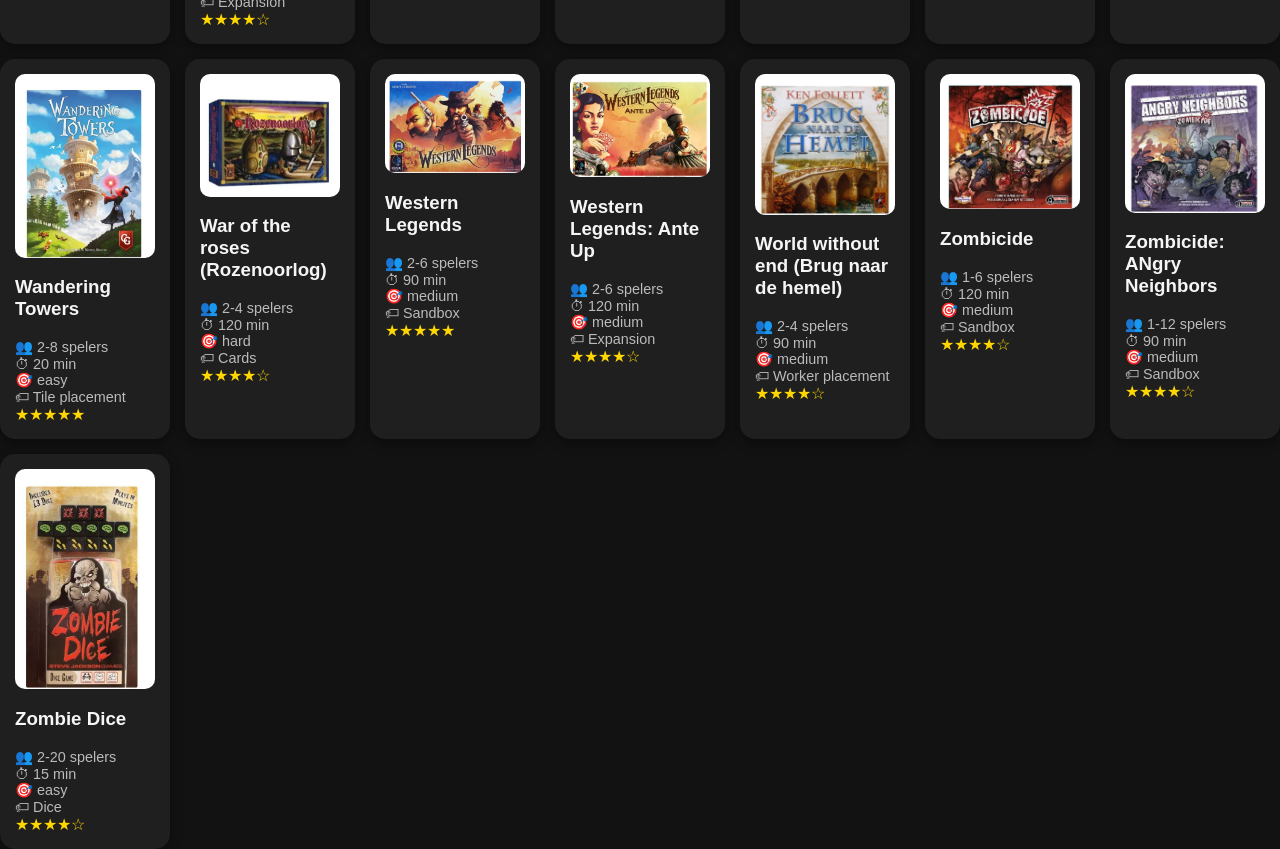
==== commit 76d28082: "Update index.html" ====
--- a/index.html
+++ b/index.html
@@ -50,8 +50,9 @@
   transform: scale(1.03);
 }
 .card img {
-  width: 100%;
-    border-radius: 10px;
+width: 100%;
+  height: auto;
+  border-radius: 10px;
 }
 .stars {
   color: gold;
@@ -76,7 +77,7 @@
   </select>
 </div>
 
-<div class="grid" id="gameGrid"></div>
+<div id="gameGrid"></div>
 
 <script>
 let games = [];
--- a/style.css
+++ b/style.css
@@ -1,17 +1,20 @@
-.game-grid {
+#gameGrid {
   display: grid;
   grid-template-columns: repeat(auto-fill, minmax(150px, 1fr));
   gap: 15px;
 }
 
-.game-card {
+.card {
   width: 100%;
   box-sizing: border-box;
+  background: #1e1e1e;
+  padding: 10px;
+  border-radius: 10px;
 }
 
-.game-card img {
+.card img {
   width: 100%;
   height: auto;
   display: block;
-  object-fit: cover;
+  border-radius: 8px;
 }
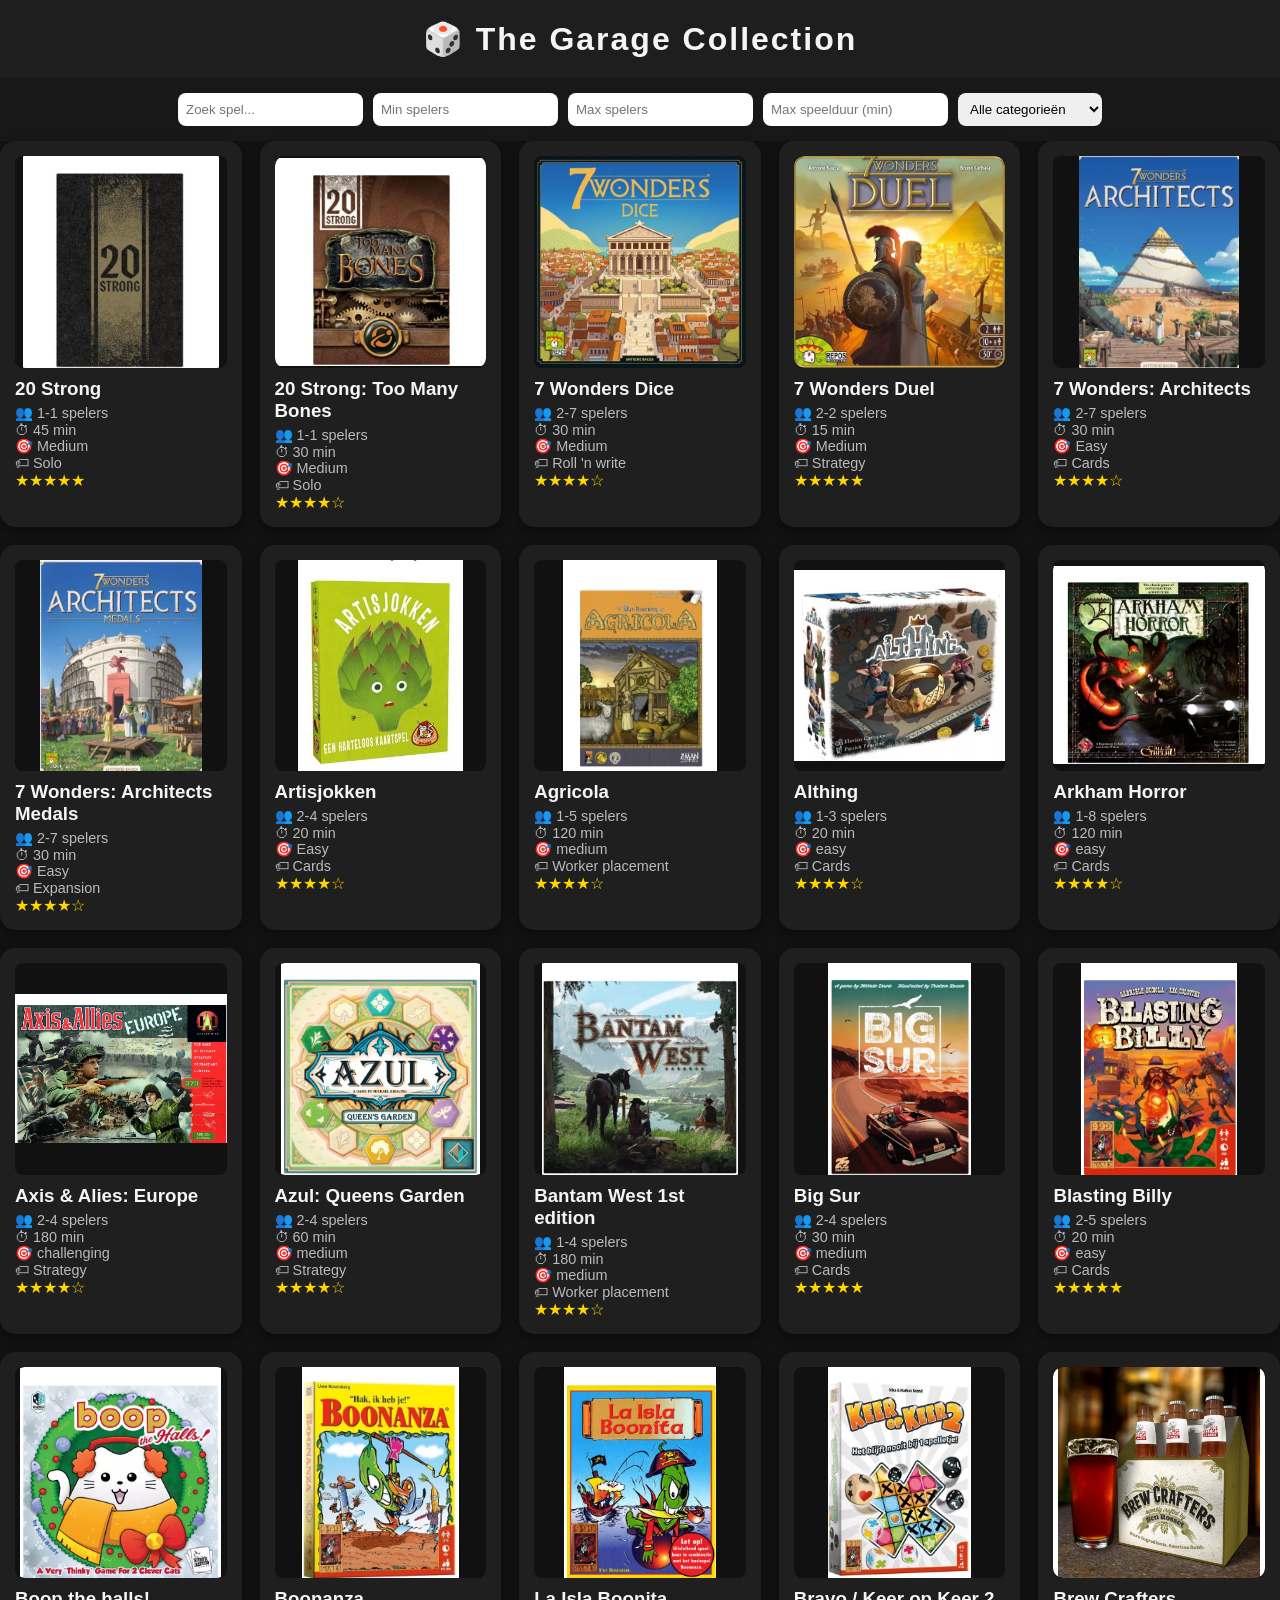
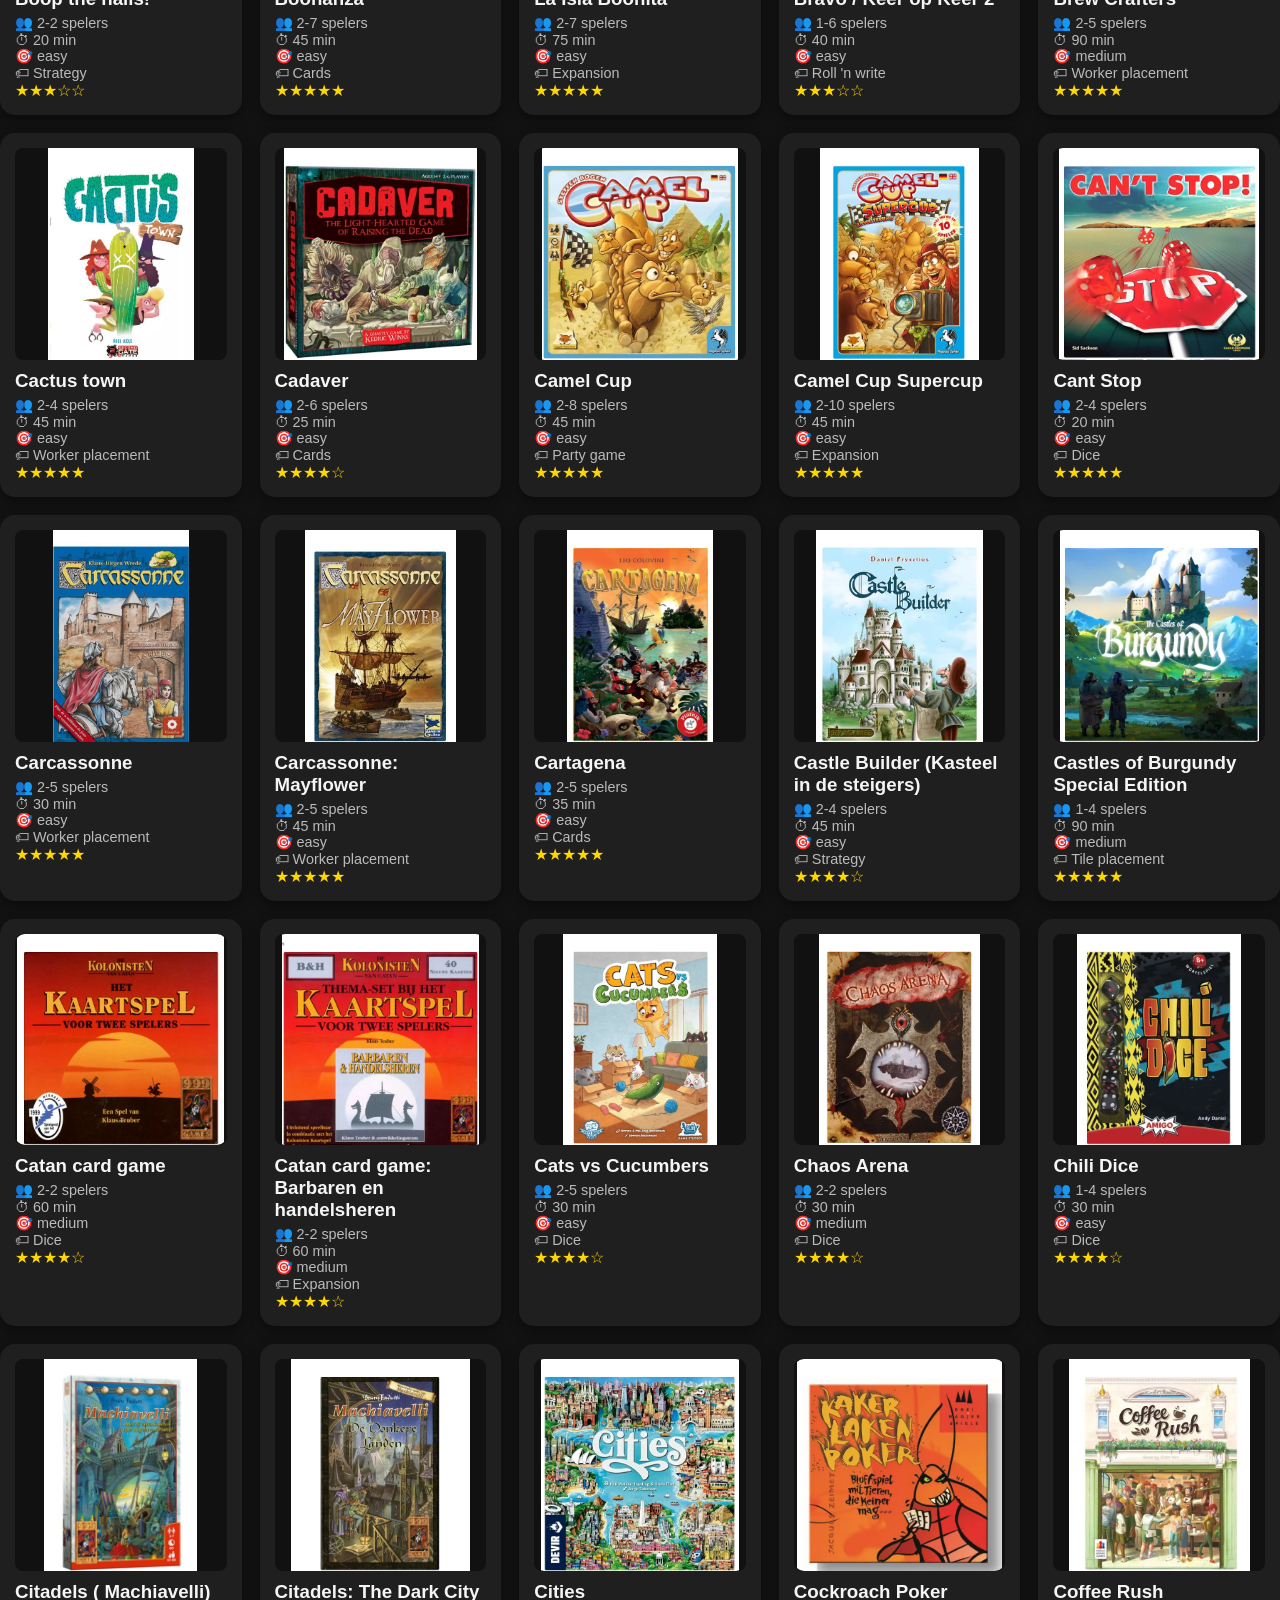
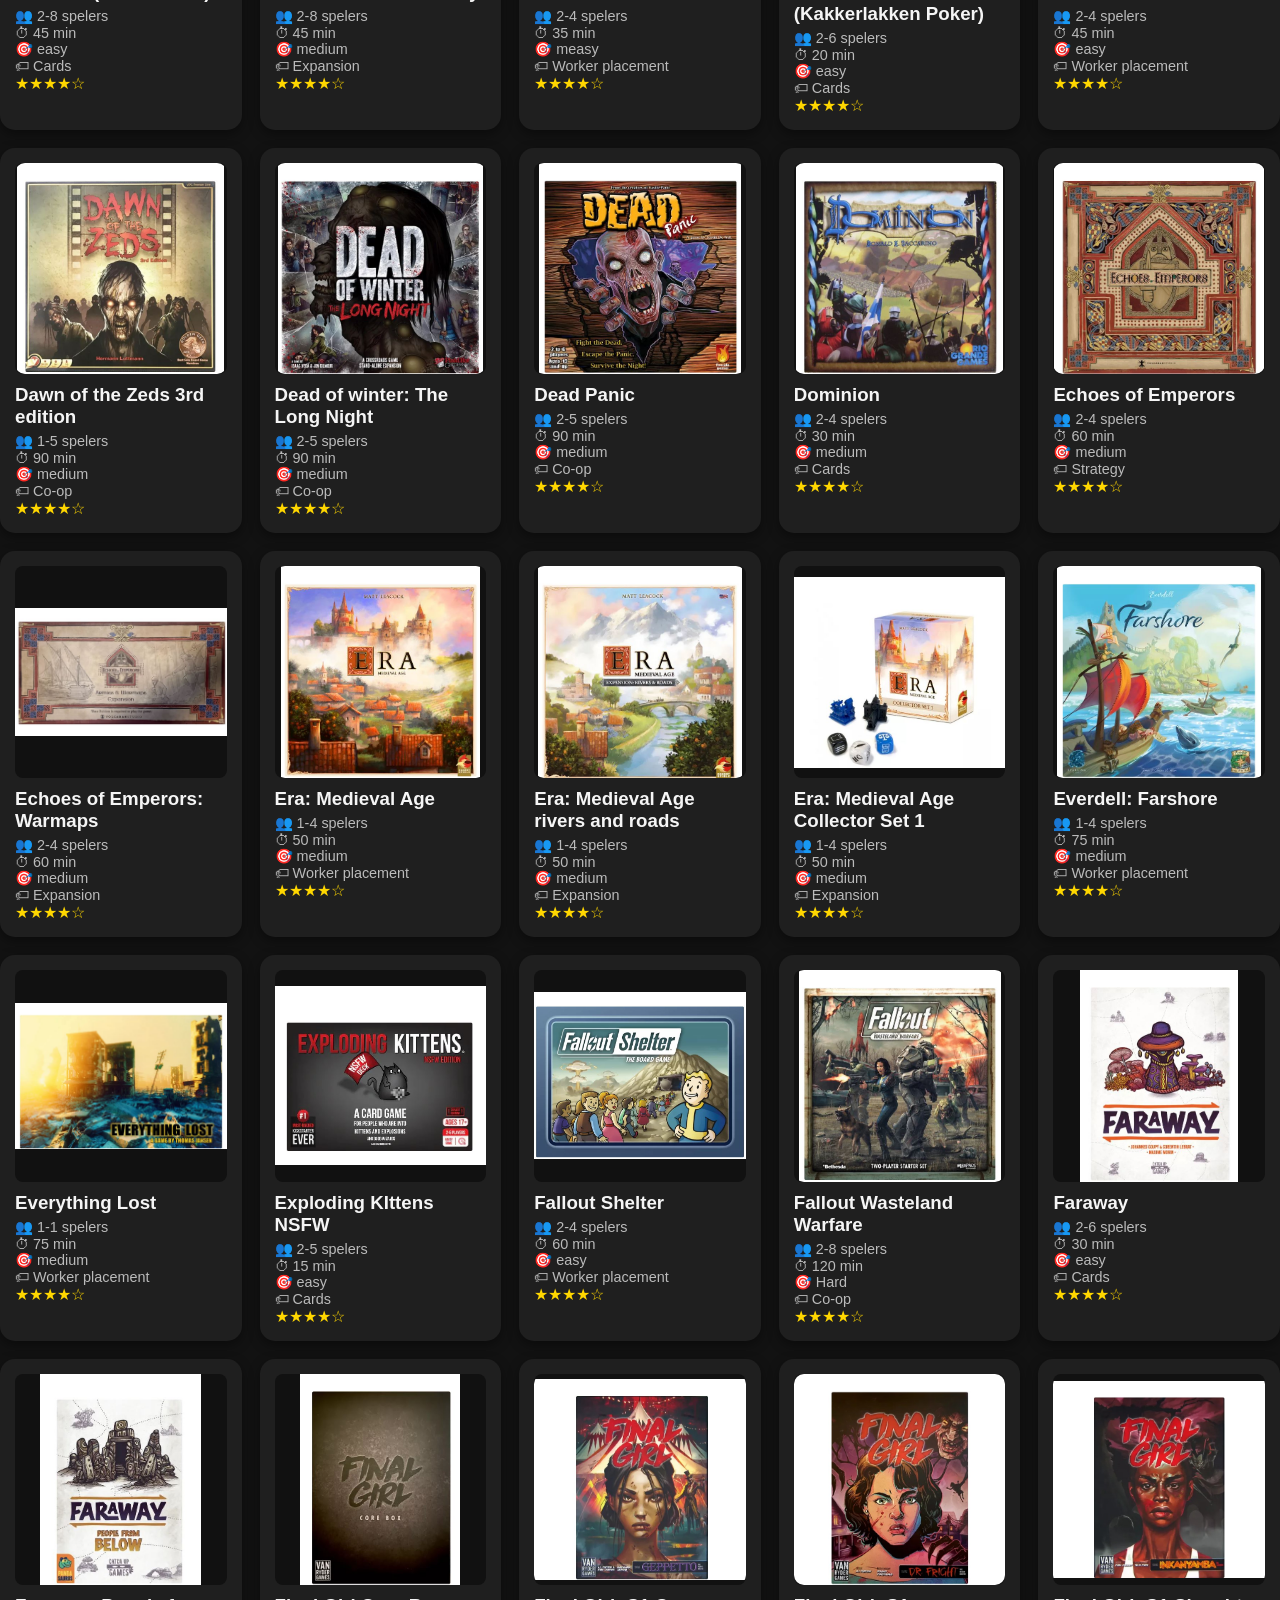
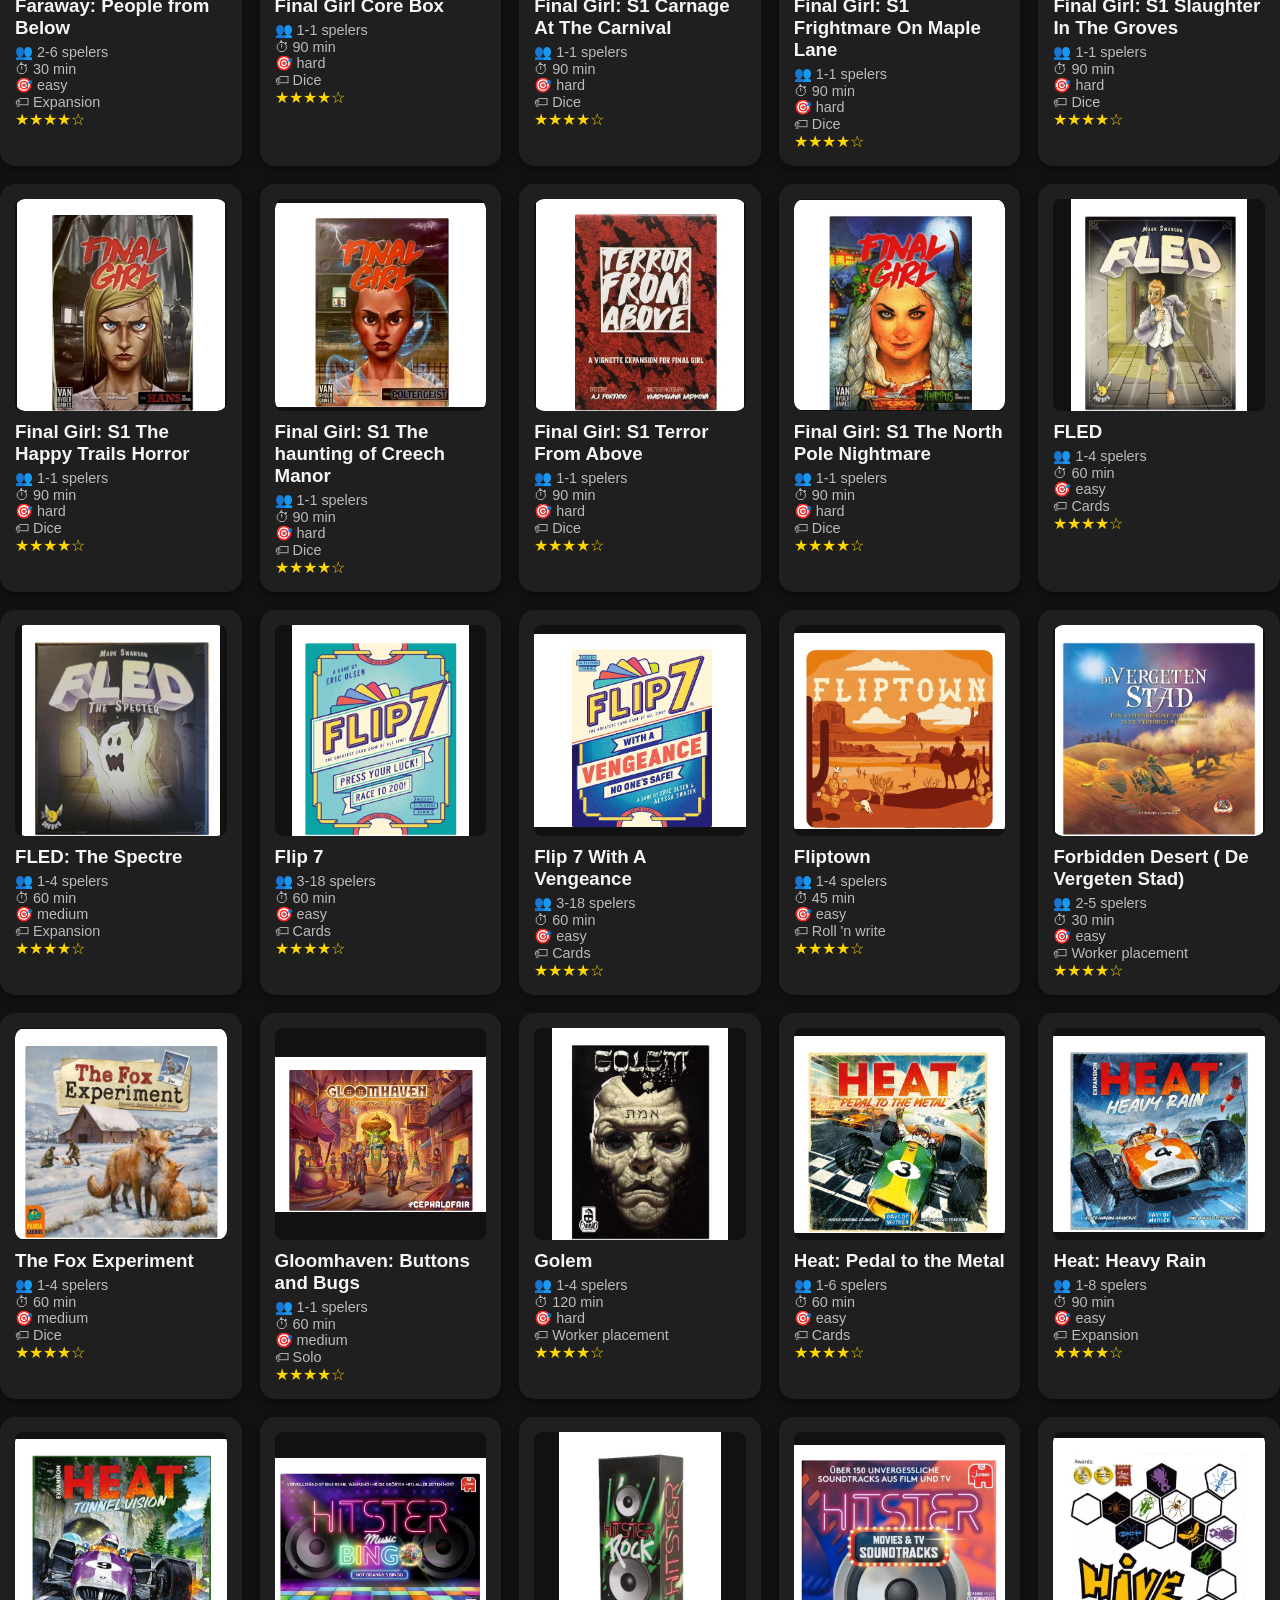
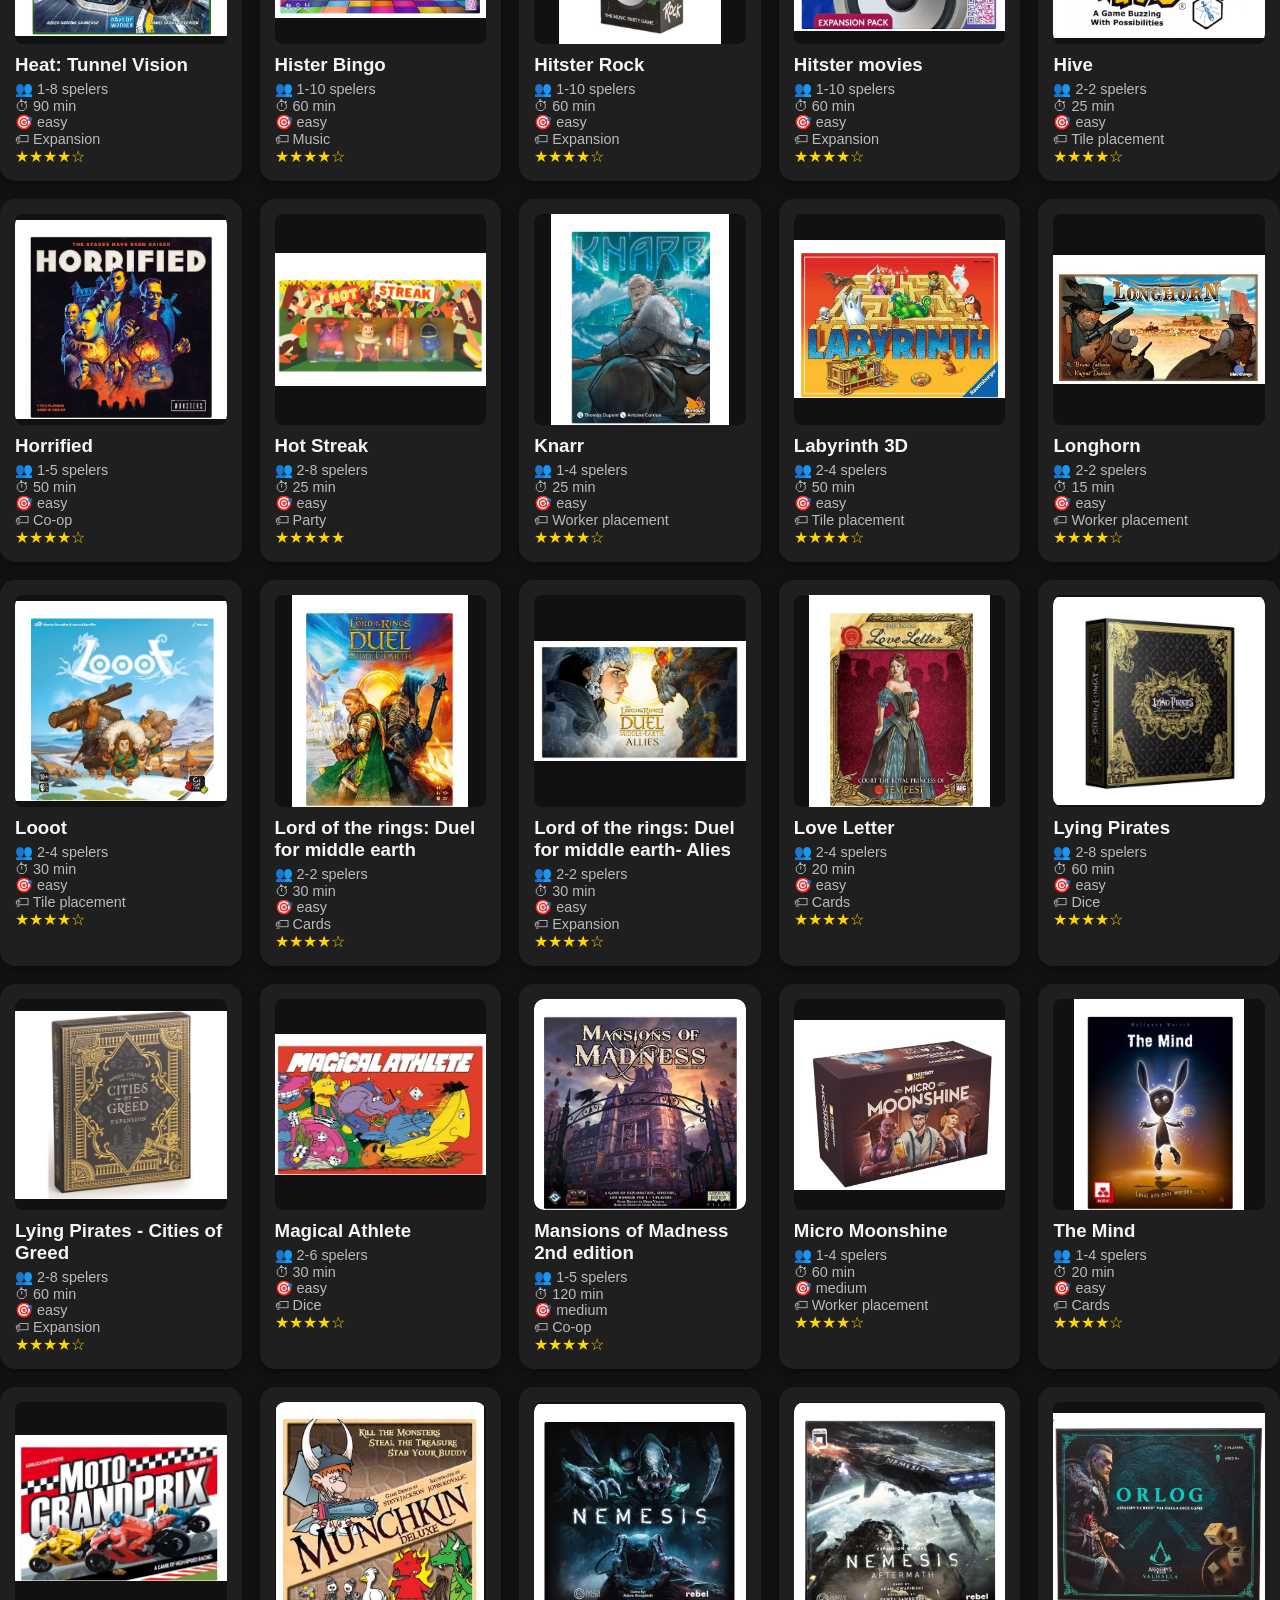
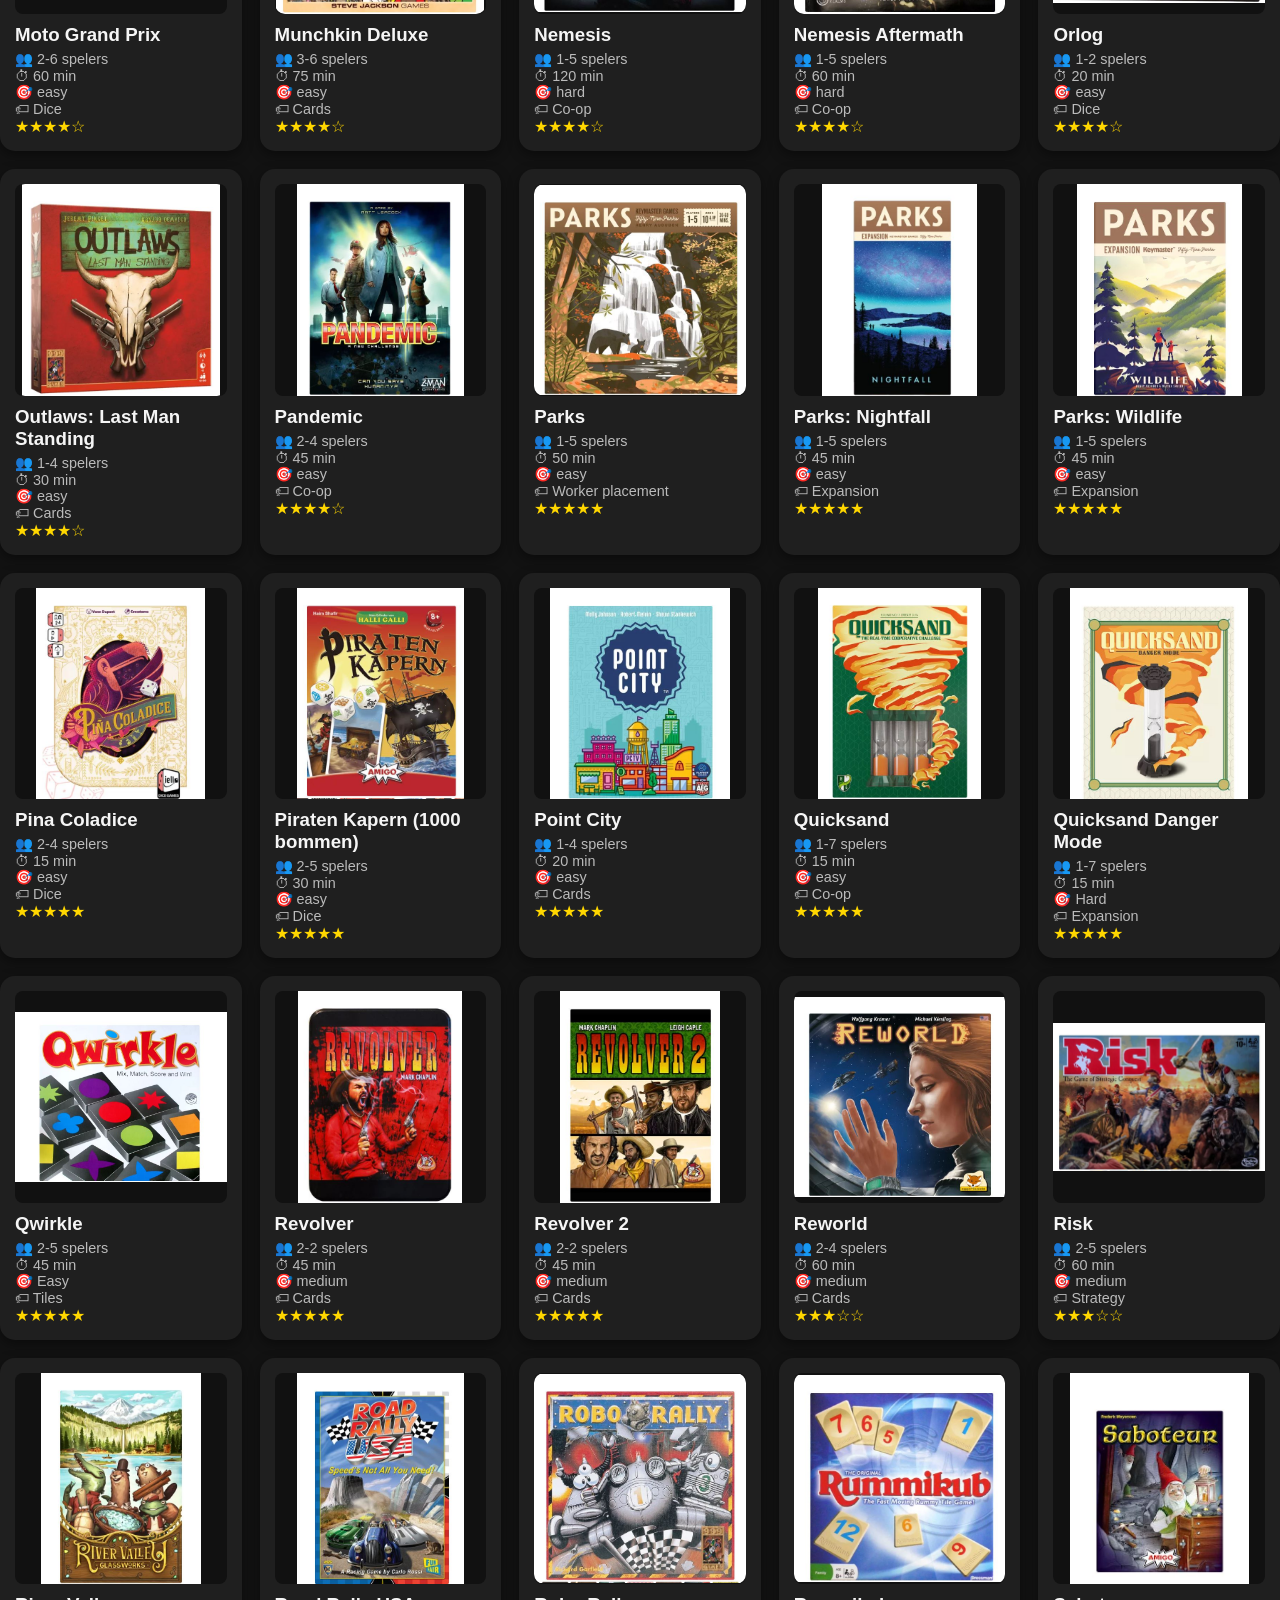
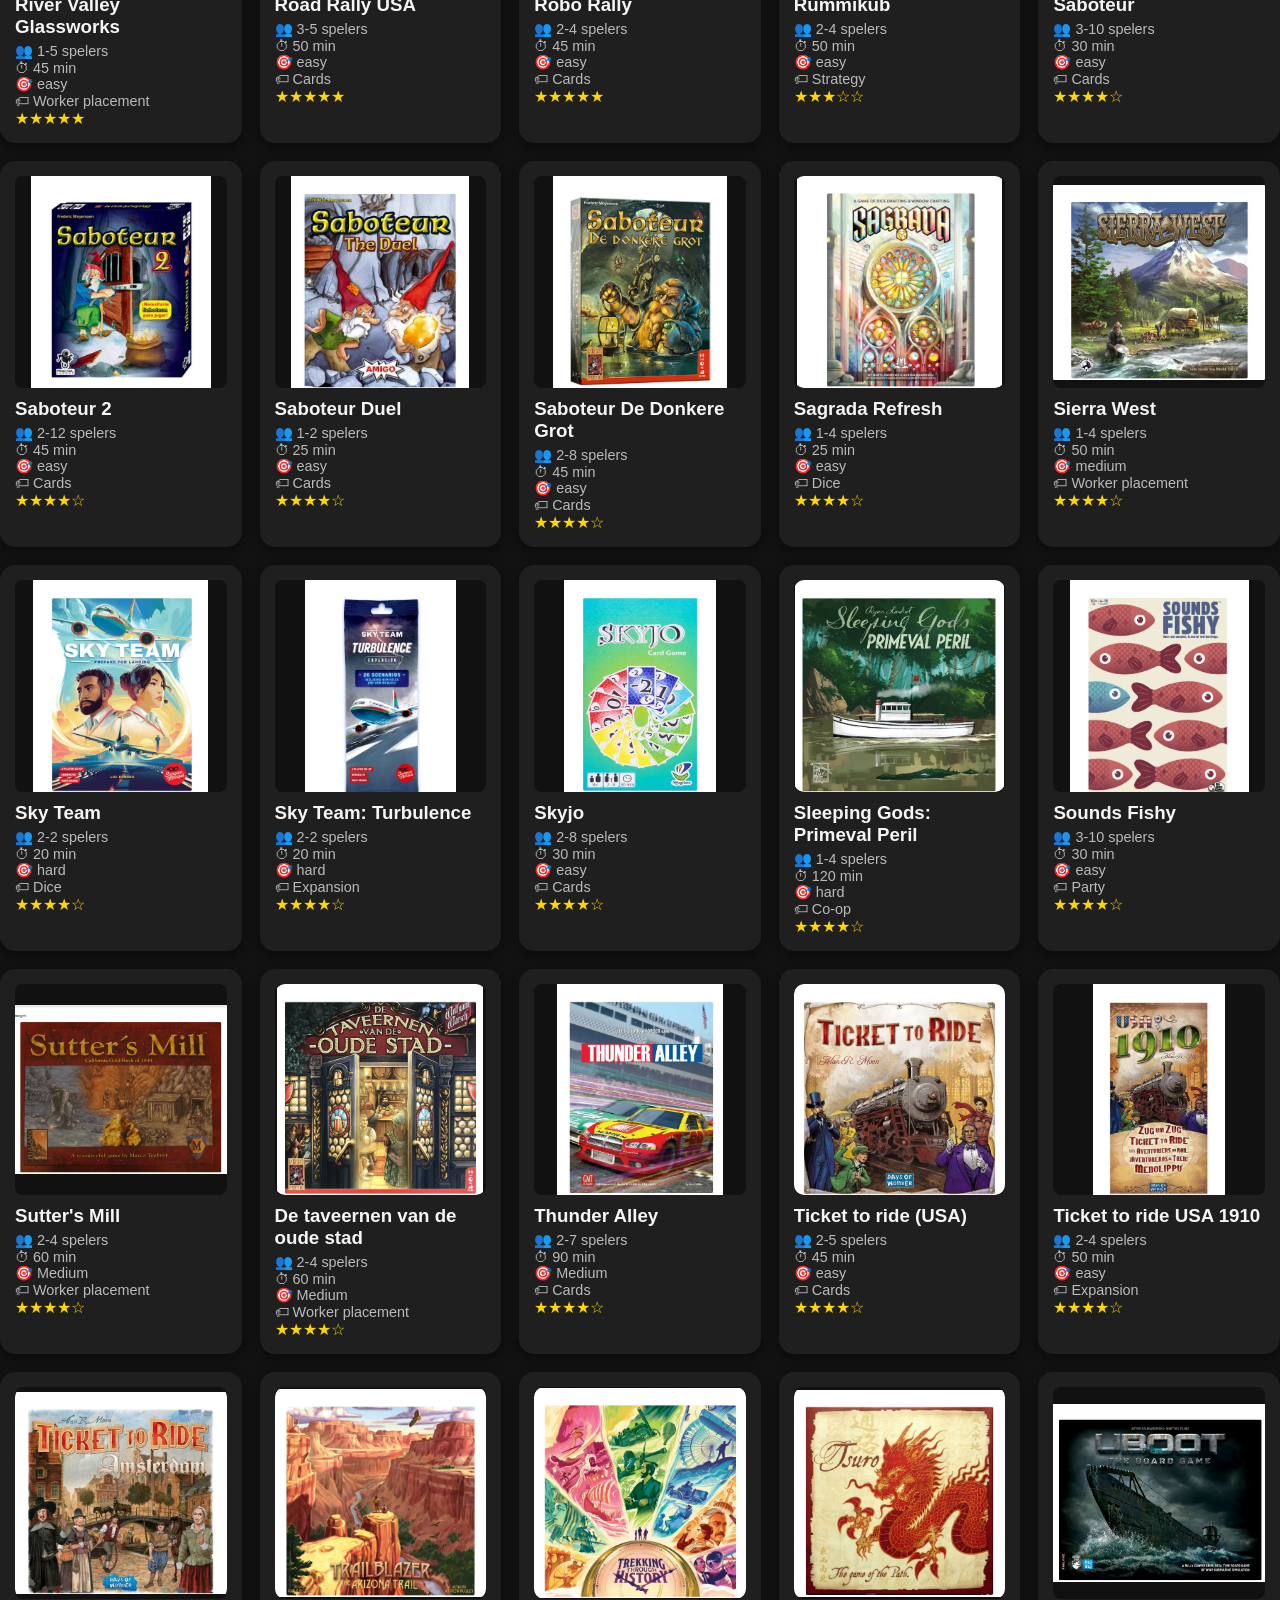
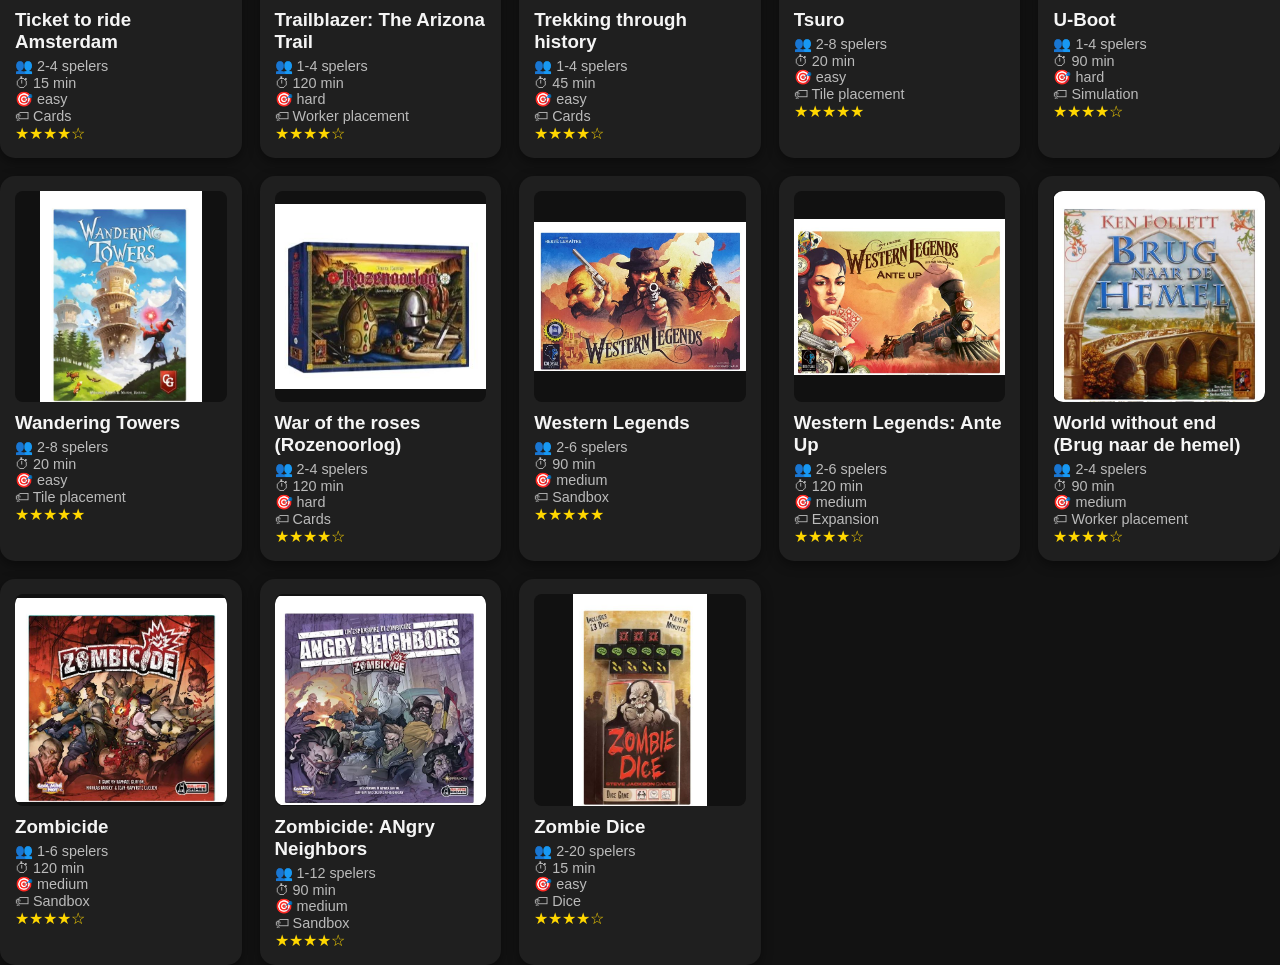
==== commit b227ea57: "Update index.html" ====
--- a/index.html
+++ b/index.html
@@ -107,15 +107,17 @@
   filteredGames.forEach(game => {
     const card = document.createElement("div");
     card.className = "card";
-    card.innerHTML = `
-      <img src="${game.image}" onclick="openGame('${game.name}')">
-      <h3>${game.name}</h3>
-      <div class="small">👥 ${game.playersMin}-${game.playersMax} spelers</div>
-      <div class="small">⏱ ${game.duration} min</div>
-      <div class="small">🎯 ${game.difficulty}</div>
-      <div class="small">🏷 ${game.category}</div>
-      <div class="stars">${"★".repeat(game.rating)}${"☆".repeat(5-game.rating)}</div>
-    `;
+   card.innerHTML = `
+  <div class="img-wrapper">
+    <img src="${game.image}" onclick="openGame('${game.name}')">
+  </div>
+  <h3>${game.name}</h3>
+  <div class="small">👥 ${game.playersMin}-${game.playersMax} spelers</div>
+  <div class="small">⏱ ${game.duration} min</div>
+  <div class="small">🎯 ${game.difficulty}</div>
+  <div class="small">🏷 ${game.category}</div>
+  <div class="stars">${"★".repeat(game.rating)}${"☆".repeat(5-game.rating)}</div>
+`;
     grid.appendChild(card);
   });
   }
--- a/style.css
+++ b/style.css
@@ -1,7 +1,7 @@
 #gameGrid {
   display: grid;
-  grid-template-columns: repeat(auto-fill, minmax(150px, 1fr));
-  gap: 15px;
+  grid-template-columns: repeat(auto-fit, minmax(200px, 1fr));
+  gap: 18px;
 }
 
 .card {
@@ -10,11 +10,30 @@
   background: #1e1e1e;
   padding: 10px;
   border-radius: 10px;
+
+  display: flex;
+  flex-direction: column;
 }
 
-.card img {
+.card .img-wrapper {
   width: 100%;
-  height: auto;
+  aspect-ratio: 1 / 1;
+  background: #111;
+  border-radius: 8px;
+  overflow: hidden;
+
+  display: flex;
+  align-items: center;
+  justify-content: center;
+}
+
+.card .img-wrapper img {
+  width: 100%;
+  height: 100%;
+  object-fit: contain;
   display: block;
-  border-radius: 8px;
 }
+
+.card h3 {
+  margin: 10px 0 5px;
+}
